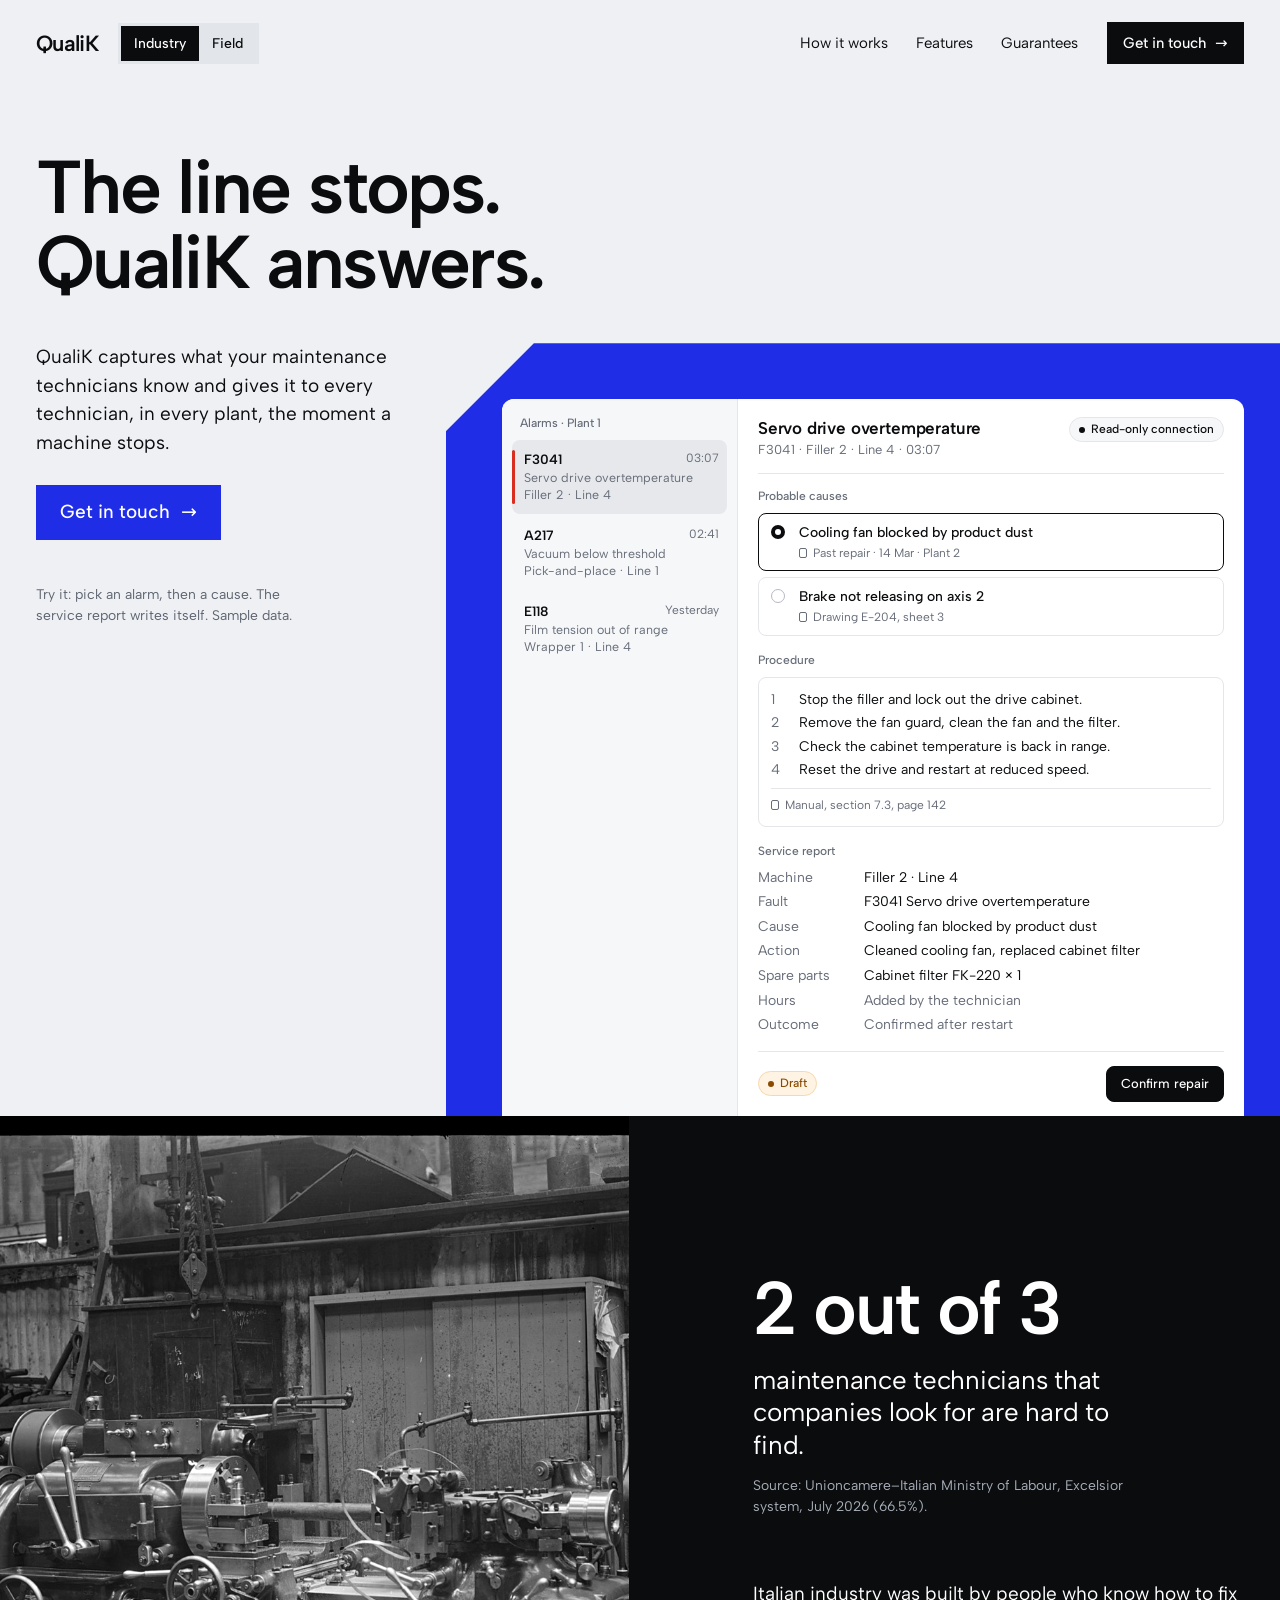
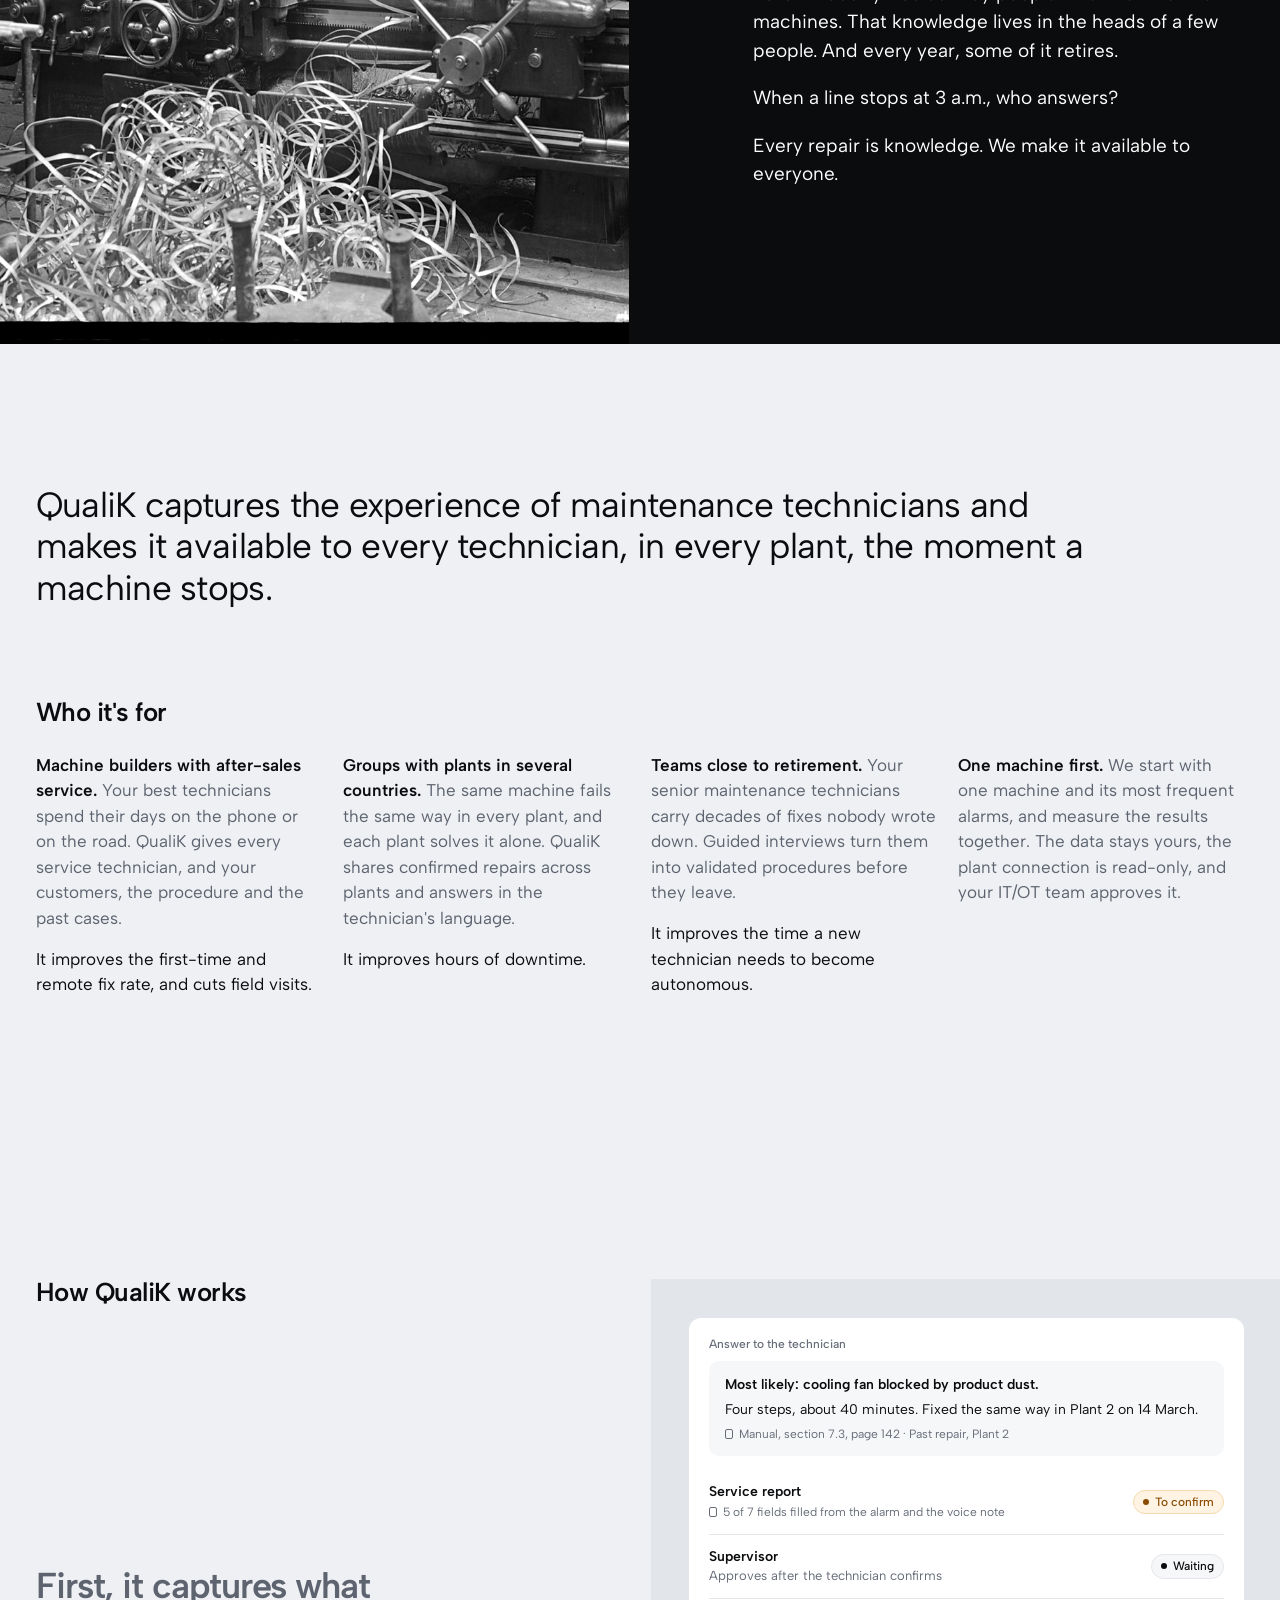
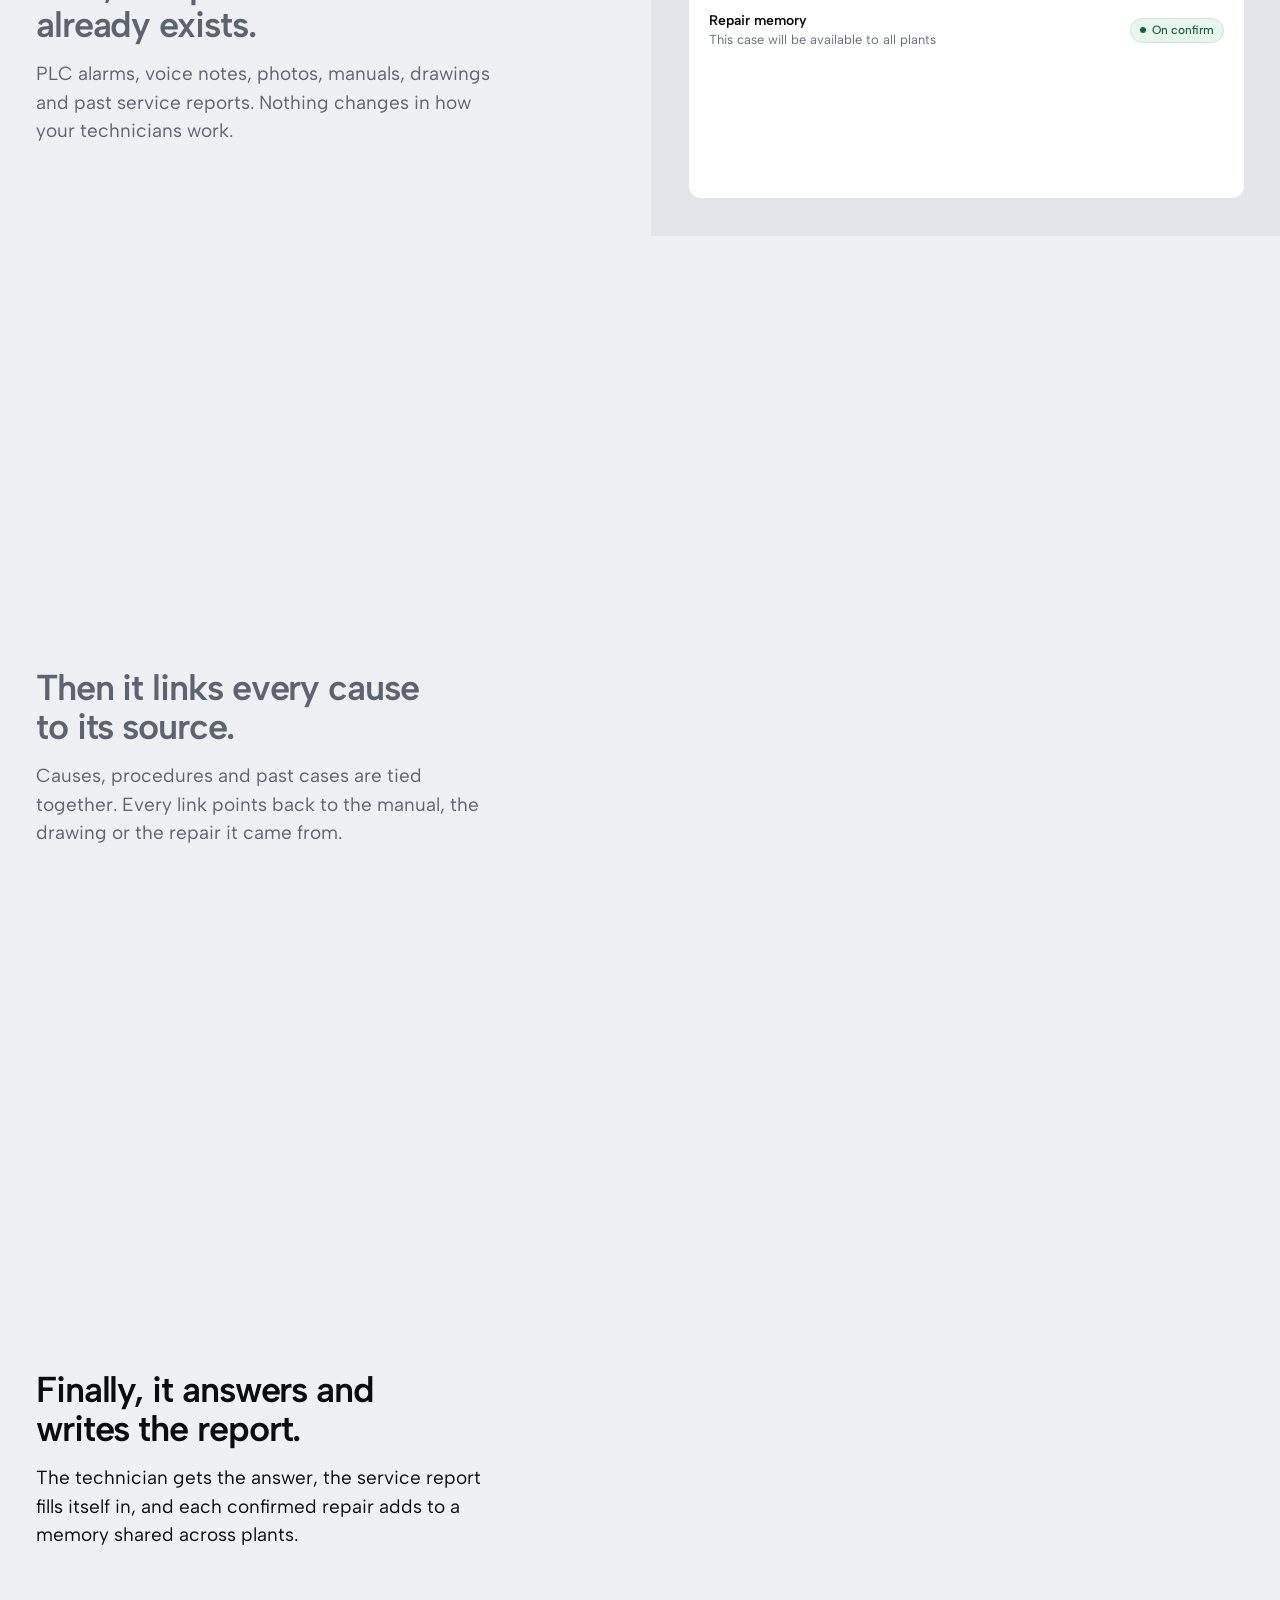
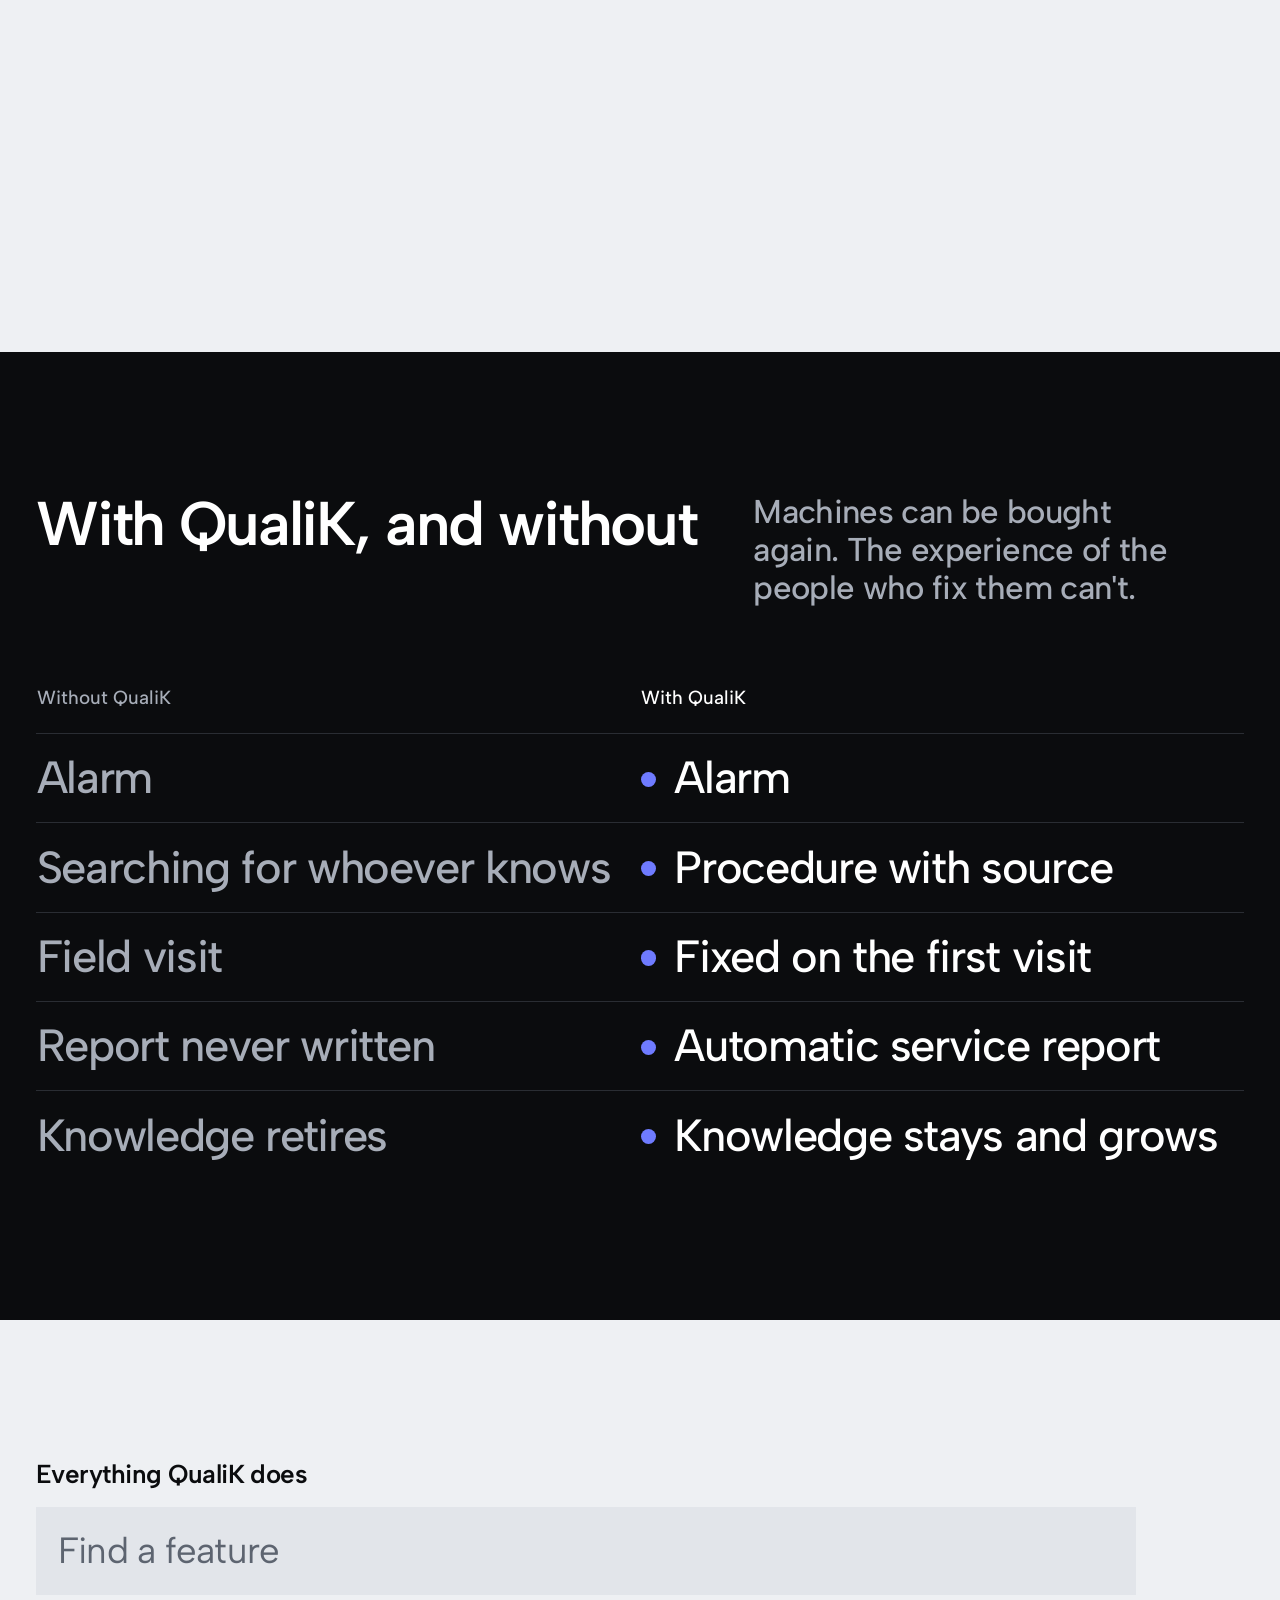
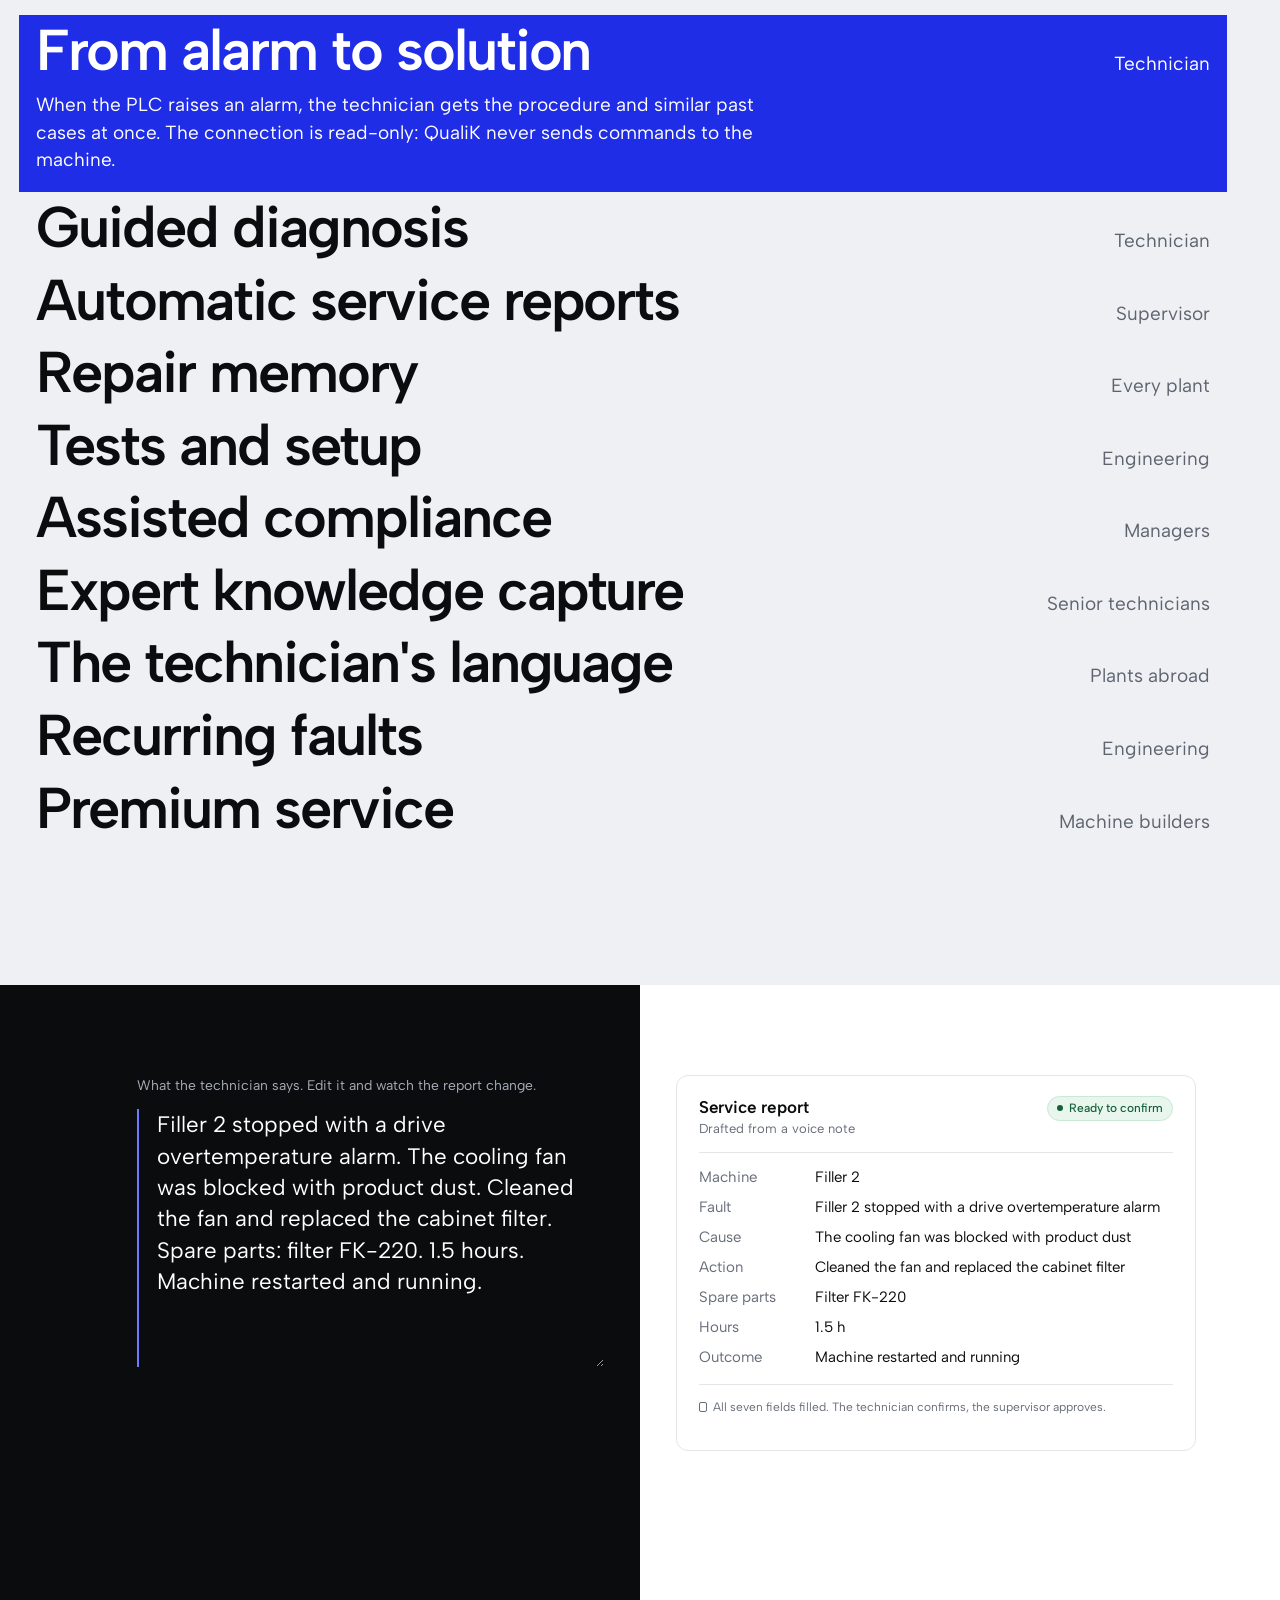
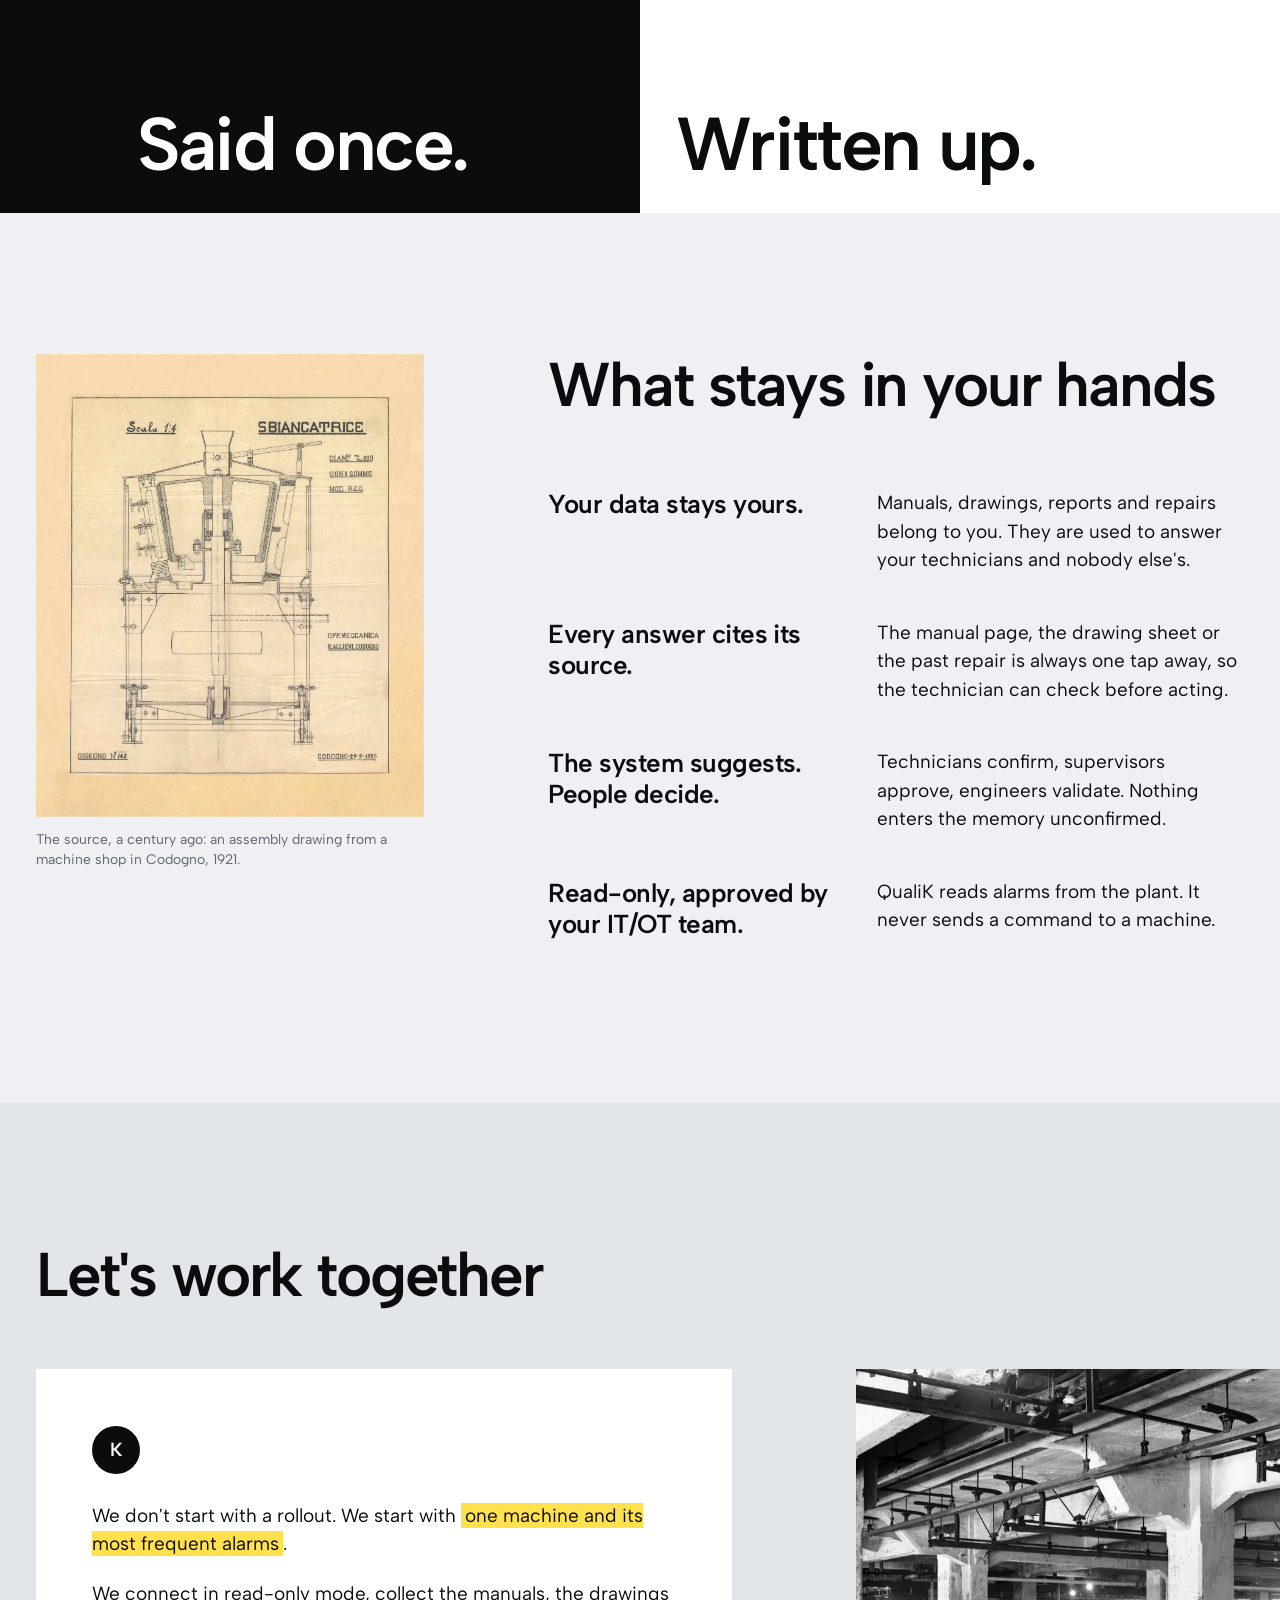
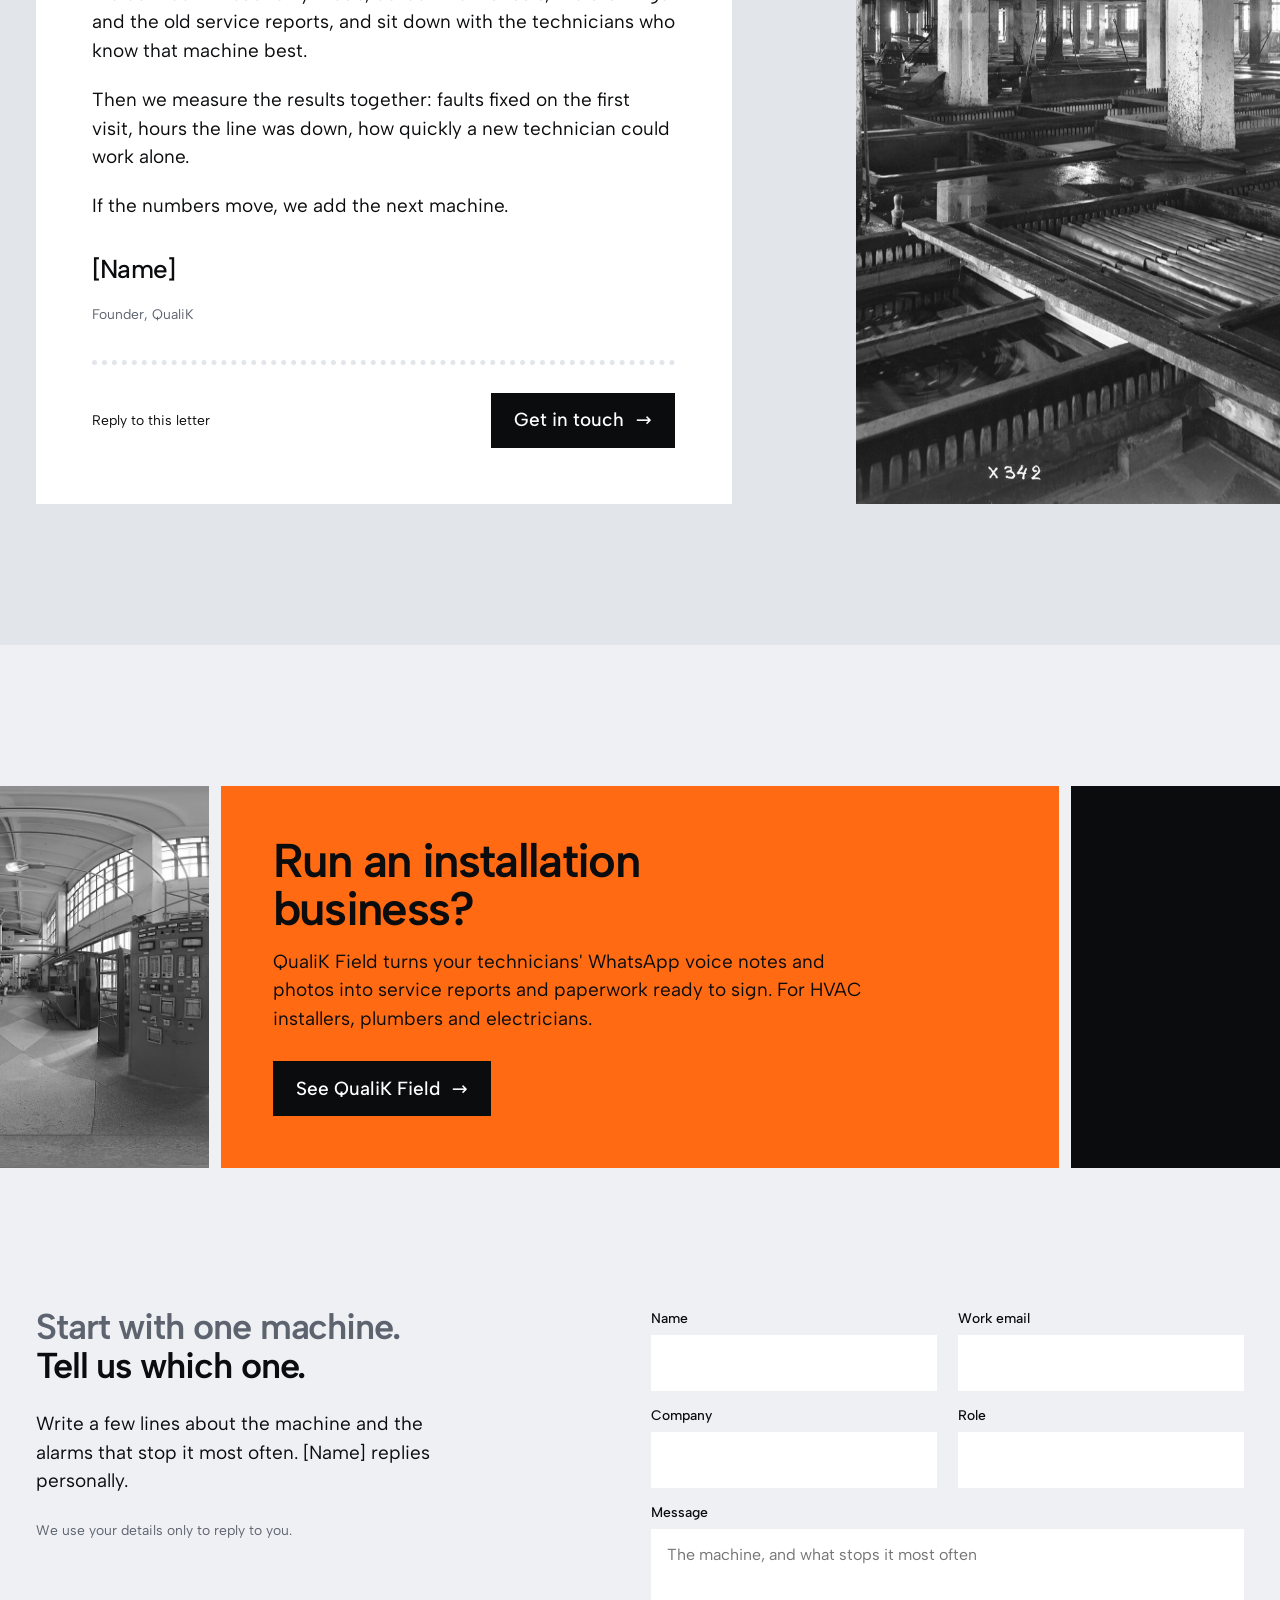
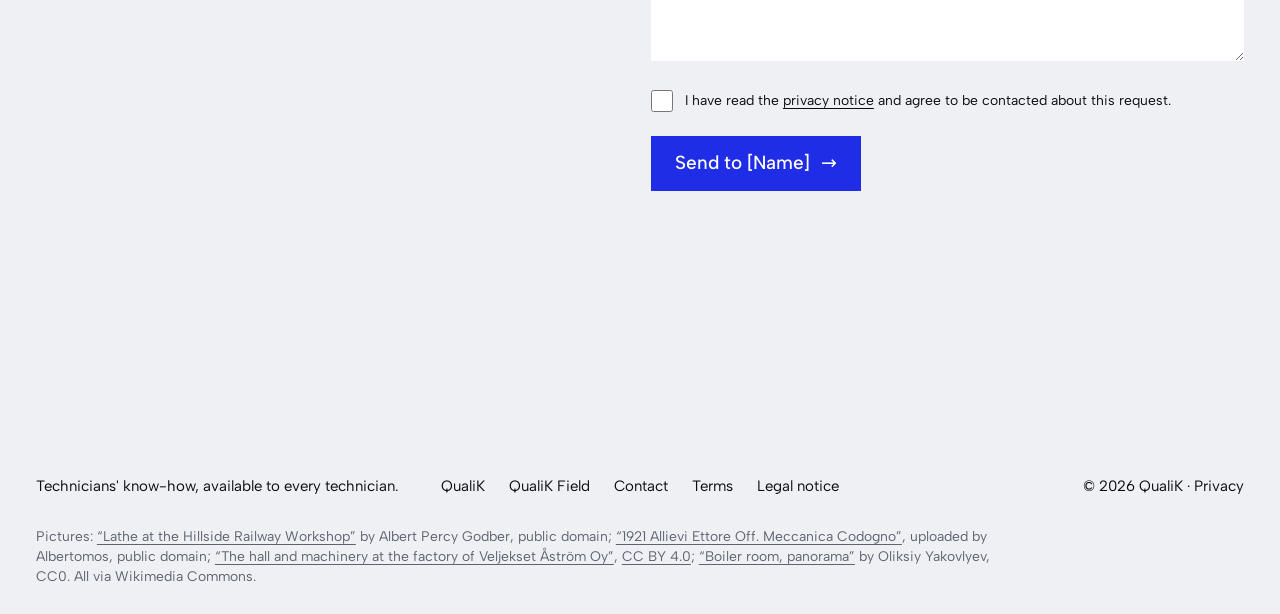
==== index.html @ 940a1e7a "QualiK website: industry and Field pages, privacy, static deploy Co-Authored-By: Claude Fable 5.2 <n" ====
<!doctype html>
<html lang="en">
<head>
<meta charset="utf-8">
<meta name="viewport" content="width=device-width, initial-scale=1">
<title>QualiK — Maintenance know-how, available to every technician</title>
<meta name="description" content="QualiK captures what your maintenance technicians know and gives it to every technician, in every plant: from PLC alarm to procedure with its source, and a service report that fills itself in.">
<link rel="canonical" href="https://www.qualik.example/">
<meta property="og:type" content="website">
<meta property="og:site_name" content="QualiK">
<meta property="og:title" content="QualiK — The line stops. QualiK answers.">
<meta property="og:description" content="From alarm to procedure with its source. Service reports that fill themselves in. A repair memory shared across plants.">
<meta property="og:image" content="https://www.qualik.example/assets/og.jpg">
<meta name="twitter:card" content="summary_large_image">
<meta name="theme-color" content="#eef0f3">
<link rel="icon" href="data:image/svg+xml,%3Csvg xmlns='http://www.w3.org/2000/svg' viewBox='0 0 32 32'%3E%3Crect width='32' height='32' fill='%230b0c0e'/%3E%3Cpath d='M10 7h4v7.2L20.3 7h5l-6.8 7.6L25.8 25h-4.9l-5.2-7.6-1.7 1.9V25h-4z' fill='%23fff'/%3E%3C/svg%3E">
<link rel="preconnect" href="https://fonts.googleapis.com">
<link rel="preconnect" href="https://fonts.gstatic.com" crossorigin>
<link href="https://fonts.googleapis.com/css2?family=Albert+Sans:wght@400;500;600&display=swap" rel="stylesheet">
<link rel="stylesheet" href="css/site.css">
<script>document.documentElement.classList.add('js')</script>
<script type="application/ld+json">
{"@context":"https://schema.org","@graph":[
 {"@type":"Organization","@id":"https://www.qualik.example/#org","name":"QualiK","url":"https://www.qualik.example/","description":"QualiK turns what maintenance technicians know and do into usable knowledge and documents."},
 {"@type":"SoftwareApplication","name":"QualiK","applicationCategory":"BusinessApplication","operatingSystem":"Web","publisher":{"@id":"https://www.qualik.example/#org"},"description":"From PLC alarm to procedure with its source, automatic service reports and a repair memory shared across plants."}
]}
</script>
</head>
<body>

<header class="wrap">
  <nav class="nav" aria-label="Main">
    <div class="brand"><a class="wordmark" href="index.html" aria-label="QualiK home">QualiK</a><div class="switch" role="group" aria-label="Choose a product"><a href="index.html" aria-current="page">Industry</a><a href="field.html">Field</a></div></div>
    <ul>
      <li class="opt"><a href="#how">How it works</a></li>
      <li class="opt"><a href="#features">Features</a></li>
      <li class="opt"><a href="#guarantees">Guarantees</a></li>
      <li class="cta"><a class="btn" href="#contact">Get in touch <span class="arr" aria-hidden="true">→</span></a></li>
    </ul>
  </nav>
</header>

<main>

<!-- HERO: the product performs -->
<section class="hero">
  <div class="wrap grid">
    <h1 data-r>The line stops.<br>QualiK answers.</h1>
    <div class="hero-copy">
      <p data-r>QualiK captures what your maintenance technicians know and gives it to every technician, in every plant, the moment a machine stops.</p>
      <a class="btn btn-accent" href="#contact" data-r>Get in touch <span class="arr" aria-hidden="true">→</span></a>
      <p class="hint small muted" data-r>Try it: pick an alarm, then a cause. The service report writes itself. Sample data.</p>
    </div>

    <div class="stage" data-r>
      <div class="console" data-ui id="console">
        <div class="console-list" role="tablist" aria-label="Active alarms">
          <p class="ui-label">Alarms · Plant 1</p>
          <button class="alarm" role="tab" aria-selected="true" data-alarm="0"><b>F3041 <time>03:07</time></b><span>Servo drive overtemperature</span><span>Filler 2 · Line 4</span></button>
          <button class="alarm" role="tab" aria-selected="false" data-alarm="1"><b>A217 <time>02:41</time></b><span>Vacuum below threshold</span><span>Pick-and-place · Line 1</span></button>
          <button class="alarm" role="tab" aria-selected="false" data-alarm="2"><b>E118 <time>Yesterday</time></b><span>Film tension out of range</span><span>Wrapper 1 · Line 4</span></button>
        </div>
        <div class="console-detail" role="tabpanel" aria-live="polite">
          <div class="cd-head">
            <div>
              <p class="cd-title" id="c-title">Servo drive overtemperature</p>
              <p class="cd-meta" id="c-meta">F3041 · Filler 2 · Line 4 · 03:07</p>
            </div>
            <span class="pill"><i></i>Read-only connection</span>
          </div>
          <p class="ui-label" style="margin-top:0">Probable causes</p>
          <div id="c-causes">
            <button class="cause" aria-pressed="true" data-cause="0"><strong>Cooling fan blocked by product dust</strong><span class="src">Past repair · 14 Mar · Plant 2</span></button>
            <button class="cause" aria-pressed="false" data-cause="1"><strong>Brake not releasing on axis 2</strong><span class="src">Drawing E-204, sheet 3</span></button>
          </div>
          <p class="ui-label">Procedure</p>
          <ol class="proc" id="c-proc">
            <li>Stop the filler and lock out the drive cabinet.</li>
            <li>Remove the fan guard, clean the fan and the filter.</li>
            <li>Check the cabinet temperature is back in range.</li>
            <li>Reset the drive and restart at reduced speed.</li>
            <li class="src">Manual, section 7.3, page 142</li>
          </ol>
          <p class="ui-label">Service report</p>
          <dl class="report" id="c-report">
            <dt>Machine</dt><dd data-k="machine">Filler 2 · Line 4</dd>
            <dt>Fault</dt><dd data-k="fault">F3041 Servo drive overtemperature</dd>
            <dt>Cause</dt><dd data-k="cause">Cooling fan blocked by product dust</dd>
            <dt>Action</dt><dd data-k="action">Cleaned cooling fan, replaced cabinet filter</dd>
            <dt>Spare parts</dt><dd data-k="parts">Cabinet filter FK-220 × 1</dd>
            <dt>Hours</dt><dd data-k="hours" class="wait">Added by the technician</dd>
            <dt>Outcome</dt><dd data-k="outcome" class="wait">Confirmed after restart</dd>
          </dl>
          <div class="cd-foot">
            <span class="pill warn" id="c-status"><i></i>Draft</span>
            <button class="ui-btn" id="c-confirm">Confirm repair</button>
          </div>
        </div>
      </div>
    </div>
  </div>
</section>

<!-- WHY: the one figure -->
<section class="why" aria-labelledby="why-h">
  <div class="wrap grid why-grid">
    <figure class="why-pic shutter drift" data-shutter>
      <img src="assets/lathe-hillside-workshop.jpg" width="1600" height="1185" alt="A heavy lathe in a 1920s workshop, metal swarf piled on the floor beside it." loading="lazy" decoding="async">
    </figure>
    <div class="why-text">
      <h2 id="why-h" data-r>2 out of 3</h2>
      <p class="lead" data-r>maintenance technicians that companies look for are hard to find.</p>
      <p class="small" data-r>Source: Unioncamere–Italian Ministry of Labour, Excelsior system, July 2026 (66.5%).</p>
      <div class="manifesto">
        <p data-r>Italian industry was built by people who know how to fix machines. That knowledge lives in the heads of a few people. And every year, some of it retires.</p>
        <p data-r>When a line stops at 3 a.m., who answers?</p>
        <p data-r>Every repair is knowledge. We make it available to everyone.</p>
      </div>
    </div>
  </div>
</section>

<!-- INTRO: lead line over four columns -->
<section class="intro" aria-labelledby="who-h">
  <div class="wrap grid">
    <p class="lead" data-r>QualiK captures the experience of maintenance technicians and makes it available to every technician, in every plant, the moment a machine stops.</p>
    <h2 id="who-h" data-r>Who it's for</h2>
    <p class="col" data-r><b>Machine builders with after-sales service.</b> Your best technicians spend their days on the phone or on the road. QualiK gives every service technician, and your customers, the procedure and the past cases. <span class="measure">It improves the first-time and remote fix rate, and cuts field visits.</span></p>
    <p class="col" data-r><b>Groups with plants in several countries.</b> The same machine fails the same way in every plant, and each plant solves it alone. QualiK shares confirmed repairs across plants and answers in the technician's language. <span class="measure">It improves hours of downtime.</span></p>
    <p class="col" data-r><b>Teams close to retirement.</b> Your senior maintenance technicians carry decades of fixes nobody wrote down. Guided interviews turn them into validated procedures before they leave. <span class="measure">It improves the time a new technician needs to become autonomous.</span></p>
    <p class="col" data-r><b>One machine first.</b> We start with one machine and its most frequent alarms, and measure the results together. The data stays yours, the plant connection is read-only, and your IT/OT team approves it.</p>
  </div>
</section>

<!-- HOW: pinned fragment, changing state -->
<section class="how" id="how" aria-labelledby="how-h">
  <div class="wrap grid">
    <h2 id="how-h">How QualiK works</h2>
    <div class="how-steps">
      <div class="how-step on" data-step="1">
        <p>First, it captures what already exists.</p>
        <p>PLC alarms, voice notes, photos, manuals, drawings and past service reports. Nothing changes in how your technicians work.</p>
      </div>
      <div class="how-step" data-step="2">
        <p>Then it links every cause to its source.</p>
        <p>Causes, procedures and past cases are tied together. Every link points back to the manual, the drawing or the repair it came from.</p>
      </div>
      <div class="how-step" data-step="3">
        <p>Finally, it answers and writes the report.</p>
        <p>The technician gets the answer, the service report fills itself in, and each confirmed repair adds to a memory shared across plants.</p>
      </div>
    </div>
    <div class="how-stage">
      <div class="how-frag" data-ui data-state="1" aria-hidden="true">
        <div class="how-state s1">
          <p class="ui-label">Captured today · Filler 2</p>
          <div class="cap-row"><span class="kind">PLC</span><div><b>Alarm F3041</b><span class="sub">Servo drive overtemperature</span></div><time>03:07</time></div>
          <div class="cap-row"><span class="kind">Voice</span><div><b><span class="wave" data-n="18"></span>0:42</b><span class="sub">“The fan was full of dust…”</span></div><time>03:31</time></div>
          <div class="cap-row"><span class="kind">Photos</span><div><b>2 photos</b><span class="sub">Drive cabinet, fan guard</span></div><time>03:33</time></div>
          <div class="cap-row"><span class="kind">Manual</span><div><b>Filler series, maintenance manual</b><span class="sub">312 pages, indexed</span></div><time>On file</time></div>
          <div class="cap-row"><span class="kind">Drawing</span><div><b>E-204 Drive cabinet</b><span class="sub">6 sheets</span></div><time>On file</time></div>
          <div class="cap-row"><span class="kind">Report</span><div><b>Service report, Plant 2</b><span class="sub">Same alarm, confirmed</span></div><time>14 Mar</time></div>
        </div>
        <div class="how-state s2">
          <p class="ui-label">Linked knowledge</p>
          <div class="graph">
            <svg viewBox="0 0 100 100" preserveAspectRatio="none">
              <line pathLength="100" x1="50" y1="50" x2="20" y2="13"/>
              <line pathLength="100" x1="50" y1="50" x2="79" y2="14"/>
              <line pathLength="100" x1="50" y1="50" x2="21" y2="87"/>
              <line pathLength="100" x1="50" y1="50" x2="79" y2="87"/>
            </svg>
            <div class="node core" style="left:50%;top:50%"><small>Cause</small>Cooling fan blocked</div>
            <div class="node" style="left:20%;top:13%"><small>Alarm</small>F3041 overtemperature</div>
            <div class="node" style="left:79%;top:14%"><small>Procedure</small>Clean fan and filter</div>
            <div class="node" style="left:21%;top:87%"><small>Past repair</small>14 Mar · Plant 2</div>
            <div class="node" style="left:79%;top:87%"><small>Manual</small>Section 7.3, page 142</div>
          </div>
        </div>
        <div class="how-state s3">
          <p class="ui-label">Answer to the technician</p>
          <div class="answer">
            <p><b>Most likely: cooling fan blocked by product dust.</b></p>
            <p>Four steps, about 40 minutes. Fixed the same way in Plant 2 on 14 March.</p>
            <p class="src">Manual, section 7.3, page 142 · Past repair, Plant 2</p>
          </div>
          <div style="margin-top:14px">
            <div class="rowline"><span><b>Service report</b><br><span class="src" style="margin:0">5 of 7 fields filled from the alarm and the voice note</span></span><span class="pill warn"><i></i>To confirm</span></div>
            <div class="rowline"><span><b>Supervisor</b><br><span style="font-size:13px;color:var(--ui-muted)">Approves after the technician confirms</span></span><span class="pill"><i></i>Waiting</span></div>
            <div class="rowline"><span><b>Repair memory</b><br><span style="font-size:13px;color:var(--ui-muted)">This case will be available to all plants</span></span><span class="pill ok"><i></i>On confirm</span></div>
          </div>
        </div>
      </div>
    </div>
  </div>
</section>

<!-- WITH AND WITHOUT -->
<section class="versus" aria-labelledby="vs-h">
  <div class="wrap grid">
    <h2 id="vs-h" data-r>With QualiK, and without</h2>
    <p class="statement" data-r>Machines can be bought again. The experience of the people who fix them can't.</p>
    <table>
      <thead><tr><th scope="col">Without QualiK</th><th scope="col">With QualiK</th></tr></thead>
      <tbody>
        <tr data-r><td>Alarm</td><td>Alarm</td></tr>
        <tr data-r><td>Searching for whoever knows</td><td>Procedure with source</td></tr>
        <tr data-r><td>Field visit</td><td>Fixed on the first visit</td></tr>
        <tr data-r><td>Report never written</td><td>Automatic service report</td></tr>
        <tr data-r><td>Knowledge retires</td><td>Knowledge stays and grows</td></tr>
      </tbody>
    </table>
  </div>
</section>

<!-- FEATURES: the command list -->
<section class="features" id="features" aria-labelledby="feat-h">
  <div class="wrap">
    <h2 id="feat-h" data-r>Everything QualiK does</h2>
    <div class="cmd" data-ui id="cmd">
      <label class="sr" for="cmd-q">Find a feature</label>
      <input id="cmd-q" type="search" placeholder="Find a feature" autocomplete="off" data-r>
      <ul>
        <li><button class="cmd-row" aria-current="true"><span>From alarm to solution</span><span class="who">Technician</span><span class="more">When the PLC raises an alarm, the technician gets the procedure and similar past cases at once. The connection is read-only: QualiK never sends commands to the machine.</span></button></li>
        <li><button class="cmd-row"><span>Guided diagnosis</span><span class="who">Technician</span><span class="more">Describe the fault in your own words and get the probable causes, each with its source. It also covers remote support between plants and to customers.</span></button></li>
        <li><button class="cmd-row"><span>Automatic service reports</span><span class="who">Supervisor</span><span class="more">From a voice note, photos or the alarm itself, the report fills itself in: machine, fault, cause, action, spare parts, hours, outcome. The technician confirms, the supervisor approves.</span></button></li>
        <li><button class="cmd-row"><span>Repair memory</span><span class="who">Every plant</span><span class="more">Every confirmed report improves the next answers, for every technician in every plant.</span></button></li>
        <li><button class="cmd-row"><span>Tests and setup</span><span class="who">Engineering</span><span class="more">Parameters are saved and linked to the results they produced. Your engineers validate them.</span></button></li>
        <li><button class="cmd-row"><span>Assisted compliance</span><span class="who">Managers</span><span class="more">Compliance and technical documentation is prepared by QualiK, then reviewed and signed by your own managers.</span></button></li>
        <li><button class="cmd-row"><span>Expert knowledge capture</span><span class="who">Senior technicians</span><span class="more">Guided interviews with senior technicians are turned into validated procedures, before that experience retires.</span></button></li>
        <li><button class="cmd-row"><span>The technician's language</span><span class="who">Plants abroad</span><span class="more">Answers arrive in the language of the technician who asks, whatever language the manual was written in.</span></button></li>
        <li><button class="cmd-row"><span>Recurring faults</span><span class="who">Engineering</span><span class="more">Faults that keep coming back are flagged to engineering, with the cases behind them.</span></button></li>
        <li><button class="cmd-row"><span>Premium service</span><span class="who">Machine builders</span><span class="more">Machine builders can offer QualiK to their own customers as a service on the machines they sell.</span></button></li>
      </ul>
      <p class="none" hidden>No feature matches. Try “report”, “alarm” or “language”.</p>
    </div>
  </div>
</section>

<!-- SHOWCASE: input half, output half -->
<section class="split" aria-labelledby="split-h">
  <h2 class="sr" id="split-h">Said once. Written up.</h2>
  <div class="in-half">
    <div>
      <label for="note" class="small">What the technician says. Edit it and watch the report change.</label>
      <textarea id="note" spellcheck="false">Filler 2 stopped with a drive overtemperature alarm. The cooling fan was blocked with product dust. Cleaned the fan and replaced the cabinet filter. Spare parts: filter FK-220. 1.5 hours. Machine restarted and running.</textarea>
    </div>
    <span class="half-head" aria-hidden="true">Said once.</span>
  </div>
  <div class="out-half">
    <div class="sheet-report" data-ui>
      <div class="cd-head">
        <div><p class="cd-title">Service report</p><p class="cd-meta">Drafted from a voice note</p></div>
        <span class="pill warn" id="n-status"><i></i>Draft</span>
      </div>
      <dl class="report" id="n-report" aria-live="polite">
        <dt>Machine</dt><dd data-k="machine">Filler 2</dd>
        <dt>Fault</dt><dd data-k="fault">Filler 2 stopped with a drive overtemperature alarm</dd>
        <dt>Cause</dt><dd data-k="cause">The cooling fan was blocked with product dust</dd>
        <dt>Action</dt><dd data-k="action">Cleaned the fan and replaced the cabinet filter</dd>
        <dt>Spare parts</dt><dd data-k="parts">Filter FK-220</dd>
        <dt>Hours</dt><dd data-k="hours">1.5 h</dd>
        <dt>Outcome</dt><dd data-k="outcome">Machine restarted and running</dd>
      </dl>
      <div class="cd-foot"><span class="src" id="n-note">All seven fields filled. The technician confirms, the supervisor approves.</span></div>
    </div>
    <span class="half-head" aria-hidden="true">Written up.</span>
  </div>
</section>

<!-- GUARANTEES -->
<section class="guarantees" id="guarantees" aria-labelledby="g-h">
  <div class="wrap grid">
    <figure data-r>
      <img src="assets/codogno-1921.jpg" width="1273" height="1517" alt="1921 assembly drawing of a rice-whitening machine, signed by a machine shop in Codogno, Italy." loading="lazy" decoding="async">
      <figcaption class="small">The source, a century ago: an assembly drawing from a machine shop in Codogno, 1921.</figcaption>
    </figure>
    <div class="g-body">
      <h2 id="g-h" data-r>What stays in your hands</h2>
      <ul>
        <li data-r><b>Your data stays yours.</b><span>Manuals, drawings, reports and repairs belong to you. They are used to answer your technicians and nobody else's.</span></li>
        <li data-r><b>Every answer cites its source.</b><span>The manual page, the drawing sheet or the past repair is always one tap away, so the technician can check before acting.</span></li>
        <li data-r><b>The system suggests. People decide.</b><span>Technicians confirm, supervisors approve, engineers validate. Nothing enters the memory unconfirmed.</span></li>
        <li data-r><b>Read-only, approved by your IT/OT team.</b><span>QualiK reads alarms from the plant. It never sends a command to a machine.</span></li>
      </ul>
    </div>
  </div>
</section>

<!-- LETTER: partnership -->
<section class="letter" aria-labelledby="l-h">
  <div class="wrap grid">
    <h2 id="l-h" data-r>Let's work together</h2>
    <div class="sheet" data-r>
      <div class="portrait" role="img" aria-label="Portrait placeholder">K</div>
      <p>We don't start with a rollout. We start with <mark>one machine and its most frequent alarms</mark>.</p>
      <p>We connect in read-only mode, collect the manuals, the drawings and the old service reports, and sit down with the technicians who know that machine best.</p>
      <p>Then we measure the results together: faults fixed on the first visit, hours the line was down, how quickly a new technician could work alone.</p>
      <p>If the numbers move, we add the next machine.</p>
      <p class="sign">[Name]</p>
      <p class="small muted">Founder, QualiK</p>
      <div class="tear">
        <span class="small">Reply to this letter</span>
        <a class="btn" href="#contact">Get in touch <span class="arr" aria-hidden="true">→</span></a>
      </div>
    </div>
    <figure class="pic" data-r>
      <img src="assets/factory-hall-1934.jpg" width="1600" height="1133" alt="An empty factory hall in 1934, daylight falling across rows of machinery." loading="lazy" decoding="async">
    </figure>
  </div>
</section>

<!-- THE OTHER PRODUCT -->
<section class="tiles" aria-labelledby="t-h">
  <div class="wrap">
    <div class="row">
      <div class="tile pic" aria-hidden="true"><img src="assets/boiler-room.jpg" width="1600" height="800" alt="" loading="lazy" decoding="async" style="object-position:30% 50%"></div>
      <div class="tile main" data-r>
        <h2 id="t-h">Run an installation business?</h2>
        <p>QualiK Field turns your technicians' WhatsApp voice notes and photos into service reports and paperwork ready to sign. For HVAC installers, plumbers and electricians.</p>
        <a class="btn" href="field.html">See QualiK Field <span class="arr" aria-hidden="true">→</span></a>
      </div>
      <div class="tile flat" aria-hidden="true"></div>
    </div>
  </div>
</section>

<!-- CONTACT -->
<section class="contact" id="contact" aria-labelledby="c-h">
  <div class="wrap grid">
    <div class="prompt">
      <h2 id="c-h" data-r><span>Start with one machine.</span><span>Tell us which one.</span></h2>
      <p data-r>Write a few lines about the machine and the alarms that stop it most often. [Name] replies personally.</p>
      <p class="small muted" data-r>We use your details only to reply to you.</p>
    </div>
    <form action="#" method="post" data-endpoint="NEXT_PUBLIC_FORM_ENDPOINT_QUALIK" novalidate>
      <input type="hidden" name="product" value="qualik">
      <label class="f"><span>Name</span><input name="name" autocomplete="name" required></label>
      <label class="f"><span>Work email</span><input name="email" type="email" autocomplete="email" required></label>
      <label class="f"><span>Company</span><input name="company" autocomplete="organization" required></label>
      <label class="f"><span>Role</span><input name="role" autocomplete="organization-title"></label>
      <label class="f wide"><span>Message</span><textarea name="message" placeholder="The machine, and what stops it most often"></textarea></label>
      <label class="consent"><input type="checkbox" name="privacy" required><span>I have read the <a href="privacy.html">privacy notice</a> and agree to be contacted about this request.</span></label>
      <div class="send">
        <button class="btn btn-accent" type="submit">Send to [Name] <span class="arr" aria-hidden="true">→</span></button>
        <p class="done small" role="status" hidden></p>
      </div>
    </form>
  </div>
</section>

</main>

<footer class="wrap">
  <div class="line">
    <p>Technicians' know-how, available to every technician.</p>
    <ul>
      <li><a href="index.html">QualiK</a></li>
      <li><a href="field.html">QualiK Field</a></li>
      <li><a href="#contact">Contact</a></li>
      <li><a href="privacy.html#terms">Terms</a></li>
      <li><a href="privacy.html#legal">Legal notice</a></li>
    </ul>
    <p>© 2026 QualiK · <a href="privacy.html">Privacy</a></p>
  </div>
  <p class="credits small">Pictures: <a href="https://commons.wikimedia.org/wiki/File:Lathe_at_the_Hillside_Railway_Workshop_ATLIB_224446.png">“Lathe at the Hillside Railway Workshop”</a> by Albert Percy Godber, public domain; <a href="https://commons.wikimedia.org/wiki/File:1921-Allievi-Ettore-Off-Meccanica-Codogno.jpg">“1921 Allievi Ettore Off. Meccanica Codogno”</a>, uploaded by Albertomos, public domain; <a href="https://commons.wikimedia.org/wiki/File:The_hall_and_machinery_at_the_factory_of_Veljekset_%C3%85str%C3%B6m_Oy_1934_(JOKAKAL3B-3613).tif">“The hall and machinery at the factory of Veljekset Åström Oy”</a>, <a href="https://creativecommons.org/licenses/by/4.0">CC BY 4.0</a>; <a href="https://commons.wikimedia.org/wiki/File:Boiler_room_%E2%80%93_Panorama_(Oliksiy_Yakovlyev_via_Poly_Haven).jpg">“Boiler room, panorama”</a> by Oliksiy Yakovlyev, CC0. All via Wikimedia Commons.</p>
</footer>

<script src="js/config.js" defer></script>
<script src="js/site.js" defer></script>
</body>
</html>
---- css/site.css ----
/* QualiK mockup B — "the product performs". Tokens first; everything below uses them. */
:root {
  --bg: #eef0f3;
  --surface: #e2e5ea;
  --sheet: #ffffff;
  --ink: #0b0c0e;
  --muted: #5d6470;
  --on-dark-muted: #a7adb8;
  --accent: #1f2de6;
  --accent-ink: #ffffff;
  --field: #ff6a13;

  --m: clamp(20px, 2.8vw, 40px);
  --g: clamp(16px, 1.7vw, 24px);

  --small: clamp(0.8125rem, 0.79rem + 0.1vw, 0.875rem);
  --body: clamp(1.0625rem, 1rem + 0.25vw, 1.1875rem);
  --lead: clamp(1.25rem, 1.1rem + 0.7vw, 1.625rem);
  --head: clamp(2rem, 1.3rem + 3.2vw, 4rem);
  --display: clamp(2.6rem, 1rem + 4.6vw, 5rem);

  --ease: cubic-bezier(0.2, 0.7, 0.2, 1);
  --gap-section: clamp(96px, 11vw, 176px);
}
.field-page { --accent: #ff6a13; --accent-ink: #0b0c0e; }

*, *::before, *::after { box-sizing: border-box; }
html { -webkit-text-size-adjust: 100%; scroll-behavior: smooth; }
body {
  margin: 0; background: var(--bg); color: var(--ink);
  font: 400 var(--body)/1.5 "Albert Sans", system-ui, -apple-system, "Segoe UI", sans-serif;
  -webkit-font-smoothing: antialiased; text-rendering: optimizeLegibility;
}
h1, h2, h3, p, ol, ul, dl, dd, dt, figure, blockquote, table { margin: 0; padding: 0; }
ol, ul { list-style: none; }
img { display: block; max-width: 100%; height: auto; }
a { color: inherit; text-underline-offset: 0.18em; text-decoration-thickness: 1px; }
button, input, textarea, select { font: inherit; color: inherit; }
button { cursor: pointer; }
:focus-visible { outline: 2px solid var(--accent); outline-offset: 3px; }
.field-page :focus-visible { outline-color: var(--ink); }
::selection { background: var(--accent); color: var(--accent-ink); }
.sr { position: absolute; width: 1px; height: 1px; overflow: hidden; clip-path: inset(50%); white-space: nowrap; }

.wrap { padding-inline: var(--m); }
.grid { display: grid; grid-template-columns: repeat(12, minmax(0, 1fr)); column-gap: var(--g); }
section { padding-block: var(--gap-section); }

h1, h2, .display { font-weight: 600; letter-spacing: -0.035em; line-height: 1; text-wrap: balance; }
h1 { font-size: var(--display); }
h2 { font-size: var(--head); }
.lead { font-size: var(--lead); line-height: 1.25; letter-spacing: -0.01em; }
.statement { font-size: clamp(1.5rem, 1.1rem + 1.2vw, 2.25rem); line-height: 1.15; letter-spacing: -0.02em; font-weight: 500; text-wrap: balance; }
.small { font-size: var(--small); line-height: 1.45; }
.muted { color: var(--muted); }
strong, b { font-weight: 600; }

/* Buttons: square, flat, one shape everywhere */
.btn {
  display: inline-flex; align-items: center; gap: 0.6em; border: 0; border-radius: 0;
  background: var(--ink); color: #fff; padding: 0.85em 1.25em; font-weight: 500; font-size: var(--body);
  line-height: 1.2; text-decoration: none; transition: background 0.2s var(--ease), color 0.2s var(--ease), transform 0.15s var(--ease);
}
.btn .arr { display: inline-block; transition: transform 0.25s var(--ease); }
.btn:hover .arr { transform: translateX(4px); }
.btn:hover { background: var(--accent); color: var(--accent-ink); }
.btn:active { transform: translateY(1px); }
.btn-accent { background: var(--accent); color: var(--accent-ink); }
.btn-accent:hover { background: var(--ink); color: #fff; }

/* Navigation: plain row */
.nav { display: flex; align-items: center; justify-content: space-between; gap: 24px; padding-block: 22px; }
.wordmark { font-weight: 600; font-size: 1.375rem; letter-spacing: -0.03em; text-decoration: none; }
.wordmark span { font-weight: 400; }
.nav ul { display: flex; align-items: center; gap: clamp(16px, 2.2vw, 36px); font-size: 0.9375rem; }
.nav ul a { text-decoration: none; padding-block: 6px; }
.nav ul a:hover { text-decoration: underline; }
.nav ul a.btn { padding: 0.8em 1.1em; font-size: 0.9375rem; }
.nav ul a.btn:hover { text-decoration: none; }
@media (max-width: 860px) { .nav .opt { display: none; } }

.brand { display: flex; align-items: center; gap: clamp(12px, 1.6vw, 22px); }
.switch { display: flex; background: var(--surface); padding: 3px; font-size: 0.875rem; font-weight: 500; }
.switch a { padding: 7px 13px; text-decoration: none; transition: background 0.2s var(--ease), color 0.2s var(--ease); }
.switch a:hover { background: var(--bg); }
.switch a[aria-current] { background: var(--ink); color: #fff; }
@media (max-width: 520px) { .nav .cta { display: none; } }
.legal { padding-block: clamp(48px, 7vw, 96px); }
.legal h1 { font-size: var(--head); margin-bottom: 24px; }
.legal h2 { font-size: var(--lead); letter-spacing: -0.02em; margin: 2.2em 0 0.6em; }
.legal p { max-width: 68ch; margin-top: 0.9em; }

/* Hero */
.hero { padding-block: clamp(36px, 5vw, 72px) 0; overflow: hidden; }
.hero h1 { grid-column: 1 / 10; margin-bottom: clamp(28px, 3.4vw, 52px); }
.hero-copy { grid-column: 1 / 5; padding-bottom: 72px; }
.hero-copy p { max-width: 40ch; }
.hero-copy .btn { margin-top: 28px; }
.hero-copy .hint { margin-top: 44px; max-width: 30ch; }
.stage {
  grid-column: 5 / -1; margin-right: calc(var(--m) * -1); background: var(--accent);
  clip-path: polygon(88px 0, 100% 0, 100% 100%, 0 100%, 0 88px);
  padding: 56px var(--m) 0 56px;
}
@media (max-width: 1000px) {
  .hero h1, .hero-copy { grid-column: 1 / -1; }
  .hero-copy { padding-bottom: 48px; }
  .hero-copy .hint { margin-top: 24px; }
  .stage { grid-column: 1 / -1; margin-inline: calc(var(--m) * -1); padding: 40px 16px 0; clip-path: polygon(72px 0, 100% 0, 100% 100%, 0 100%, 0 72px); }
}

/* ---------- Interface fragments (the product's own conventions live here) ---------- */
[data-ui] {
  --line: #e4e6ea; --ui-muted: #666c78; --ui-bg: #f6f7f9;
  background: var(--sheet); color: var(--ink); border-radius: 12px; font-size: 14px; line-height: 1.4;
  letter-spacing: 0; overflow: hidden;
}
[data-ui] .ui-label { font-size: 12px; color: var(--ui-muted); font-weight: 500; margin-bottom: 8px; }
[data-ui] .pill { display: inline-flex; align-items: center; gap: 6px; font-size: 12px; font-weight: 500; padding: 3px 9px; border-radius: 99px; background: var(--ui-bg); border: 1px solid var(--line); white-space: nowrap; } /* taste-skill-ignore: inside a data-ui fragment or a real table */
[data-ui] .pill.ok { background: #e8f6ee; border-color: #c9e8d6; color: #12613a; }
[data-ui] .pill.warn { background: #fff3e3; border-color: #f6d9ad; color: #8a4b00; }
[data-ui] .pill i { width: 6px; height: 6px; border-radius: 50%; background: currentColor; }
[data-ui] .ui-btn { border: 1px solid var(--ink); background: var(--ink); color: #fff; border-radius: 8px; padding: 8px 14px; font-size: 13px; font-weight: 500; transition: background 0.15s, transform 0.15s; } /* taste-skill-ignore: inside a data-ui fragment or a real table */
[data-ui] .ui-btn:hover { background: #2a2d33; }
[data-ui] .ui-btn:active { transform: scale(0.97); }
[data-ui] .src { font-size: 12px; color: var(--ui-muted); }
[data-ui] .src::before { content: ""; display: inline-block; width: 8px; height: 10px; margin-right: 6px; border: 1px solid currentColor; border-radius: 2px; vertical-align: -1px; } /* taste-skill-ignore: inside a data-ui fragment or a real table */

/* Console (hero) */
.console { display: grid; grid-template-columns: 236px minmax(0, 1fr); max-width: 820px; border-radius: 12px 12px 0 0; }
.console-list { background: var(--ui-bg); border-right: 1px solid var(--line); padding: 16px 10px; } /* taste-skill-ignore: inside a data-ui fragment or a real table */
.console-list .ui-label { padding-inline: 8px; }
.alarm { display: block; width: 100%; text-align: left; border: 0; background: none; border-radius: 8px; padding: 10px 8px 10px 12px; position: relative; transition: background 0.15s; }
.alarm + .alarm { margin-top: 2px; }
.alarm:hover { background: #eceef1; }
.alarm[aria-selected="true"] { background: #e6e8ec; }
.alarm[aria-selected="true"]::before { content: ""; position: absolute; left: 0; top: 10px; bottom: 10px; width: 3px; border-radius: 2px; background: #d92d20; }
.alarm b { display: flex; justify-content: space-between; gap: 8px; font-weight: 600; font-size: 13.5px; }
.alarm b time { font-weight: 400; color: var(--ui-muted); font-size: 12px; white-space: nowrap; }
.alarm span { display: block; color: var(--ui-muted); font-size: 12.5px; }
.console-detail { padding: 18px 20px 0; min-width: 0; }
.cd-head { display: flex; justify-content: space-between; align-items: flex-start; gap: 12px; padding-bottom: 14px; margin-bottom: 14px; border-bottom: 1px solid var(--line); } /* taste-skill-ignore: inside a data-ui fragment or a real table */
.cd-title { font-size: 17px; font-weight: 600; letter-spacing: -0.01em; }
.cd-meta { color: var(--ui-muted); font-size: 13px; }
.cause { display: grid; grid-template-columns: 18px 1fr; gap: 2px 10px; width: 100%; text-align: left; background: #fff; border: 1px solid var(--line); border-radius: 8px; padding: 9px 12px; transition: border-color 0.15s, background 0.15s; } /* taste-skill-ignore: inside a data-ui fragment or a real table */
.cause + .cause { margin-top: 6px; }
.cause:hover { background: var(--ui-bg); }
.cause::before { content: ""; width: 14px; height: 14px; margin-top: 2px; border-radius: 50%; border: 1.5px solid #b4b9c2; grid-row: span 2; } /* taste-skill-ignore: inside a data-ui fragment or a real table */
.cause[aria-pressed="true"] { border-color: var(--ink); }
.cause[aria-pressed="true"]::before { border: 4.5px solid var(--ink); }
.cause strong { font-weight: 500; }
.console .ui-label { margin-top: 16px; }
.console .console-list .ui-label { margin-top: 0; }
.proc { counter-reset: s; border: 1px solid var(--line); border-radius: 8px; padding: 10px 12px; } /* taste-skill-ignore: inside a data-ui fragment or a real table */
.proc li { counter-increment: s; display: grid; grid-template-columns: 18px 1fr; gap: 10px; padding-block: 2px; }
.proc li::before { content: counter(s); color: var(--ui-muted); font-variant-numeric: tabular-nums; }
.proc li.src { display: block; counter-increment: none; margin-top: 6px; padding-top: 8px; border-top: 1px solid var(--line); } /* taste-skill-ignore: inside a data-ui fragment or a real table */
.report { display: grid; grid-template-columns: 92px minmax(0, 1fr); gap: 5px 14px; }
.report dt { color: var(--ui-muted); }
.report dd { min-height: 1.4em; }
.report dd.wait { color: var(--ui-muted); }
.report dd.miss { color: #b42318; font-weight: 500; }
.cd-foot { display: flex; justify-content: space-between; align-items: center; gap: 12px; margin-top: 16px; padding-block: 14px; border-top: 1px solid var(--line); } /* taste-skill-ignore: inside a data-ui fragment or a real table */
.caret::after { content: ""; display: inline-block; width: 1.5px; height: 1em; background: var(--ink); margin-left: 1px; vertical-align: -2px; animation: blink 0.8s steps(1) infinite; }
@keyframes blink { 50% { opacity: 0; } }
@media (max-width: 640px) {
  .cd-head { flex-wrap: wrap; }
  .console { grid-template-columns: 1fr; }
  .console-list { border-right: 0; border-bottom: 1px solid var(--line); } /* taste-skill-ignore: inside a data-ui fragment or a real table */
  .alarm { padding-block: 12px; }
  .report { grid-template-columns: 84px minmax(0, 1fr); }
}

/* ---------- Why (the one figure) ---------- */
.why { background: var(--ink); color: #fff; padding-block: 0; }
.why-grid { align-items: stretch; }
.why-pic { grid-column: 1 / 7; margin-left: calc(var(--m) * -1); position: relative; min-height: min(92svh, 860px); overflow: hidden; }
.why-pic img { position: absolute; inset: 0; width: 100%; height: 100%; object-fit: cover; filter: grayscale(1) contrast(1.05); }
.why-text { grid-column: 8 / -1; padding-block: clamp(72px, 9vw, 140px); display: flex; flex-direction: column; justify-content: center; }
.why-text h2 { font-size: var(--display); }
.why-text .lead { margin-top: 18px; max-width: 24ch; }
.why-text .small { color: var(--on-dark-muted); margin-top: 14px; max-width: 46ch; }
.why-text .manifesto { margin-top: clamp(40px, 5vw, 72px); max-width: 44ch; }
.why-text .manifesto p + p { margin-top: 1em; }
@media (max-width: 900px) {
  .why-pic { grid-column: 1 / -1; margin-inline: calc(var(--m) * -1); min-height: 62svh; }
  .why-text { grid-column: 1 / -1; padding-block: 56px 80px; }
}

/* ---------- Intro: lead line over four columns ---------- */
.intro .lead { grid-column: 1 / -1; font-size: clamp(1.375rem, 1rem + 1.5vw, 2.25rem); line-height: 1.18; letter-spacing: -0.02em; max-width: 50ch; }
.intro h2 { grid-column: 1 / -1; font-size: var(--lead); letter-spacing: -0.02em; margin-top: clamp(64px, 7vw, 104px); margin-bottom: 28px; }
.intro .col { grid-column: span 3; color: var(--muted); font-size: 1.0625rem; line-height: 1.5; }
.intro .col b { color: var(--ink); }
.intro .col .measure { display: block; margin-top: 0.9em; color: var(--ink); }
@media (max-width: 1000px) { .intro .col { grid-column: span 6; margin-bottom: 36px; } }
@media (max-width: 600px) { .intro .col { grid-column: 1 / -1; } }

/* ---------- How it works: pinned fragment ---------- */
.how { padding-bottom: 0; }
.how h2 { grid-column: 1 / 6; font-size: var(--lead); letter-spacing: -0.02em; }
.how-steps { grid-column: 1 / 6; grid-row: 2; }
.how-step { min-height: 78vh; display: flex; flex-direction: column; justify-content: center; color: var(--muted); transition: color 0.3s var(--ease); }
.how-step p:first-child { font-size: clamp(1.625rem, 1.2rem + 1.4vw, 2.25rem); font-weight: 600; letter-spacing: -0.03em; line-height: 1.08; max-width: 18ch; }
.how-step p + p { margin-top: 16px; max-width: 38ch; }
.how-step.on { color: var(--ink); }
.how-stage { grid-column: 7 / -1; grid-row: 1 / span 2; position: sticky; top: 12vh; align-self: start; background: var(--surface); padding: clamp(20px, 3vw, 44px); margin-right: calc(var(--m) * -1); padding-right: var(--m); }
.how-frag { position: relative; height: 480px; max-width: 560px; }
.how-state { position: absolute; inset: 0; padding: 18px 20px; opacity: 0; visibility: hidden; transform: translateY(12px); transition: opacity 0.35s var(--ease), transform 0.35s var(--ease), visibility 0s 0.35s; }
.how-frag[data-state="1"] .s1, .how-frag[data-state="2"] .s2, .how-frag[data-state="3"] .s3 { opacity: 1; visibility: visible; transform: none; transition-delay: 0s; }
.cap-row { display: grid; grid-template-columns: 64px 1fr auto; gap: 12px; align-items: center; padding: 11px 0; border-bottom: 1px solid var(--line); } /* taste-skill-ignore: inside a data-ui fragment or a real table */
.cap-row:last-child { border-bottom: 0; }
.cap-row .kind { font-size: 12px; font-weight: 500; color: var(--ui-muted); }
.cap-row b { font-weight: 500; display: block; }
.cap-row span.sub { color: var(--ui-muted); font-size: 13px; }
.cap-row time { color: var(--ui-muted); font-size: 12px; }
.wave { display: inline-flex; align-items: center; gap: 2px; height: 16px; vertical-align: -3px; margin-right: 8px; }
.wave i { width: 2px; background: currentColor; border-radius: 1px; }
.graph { position: relative; height: 380px; margin-top: 6px; }
.graph svg { position: absolute; inset: 0; width: 100%; height: 100%; }
.graph line { stroke: #9aa0ab; stroke-width: 0.35; stroke-dasharray: 100; stroke-dashoffset: 100; transition: stroke-dashoffset 0.8s 0.25s var(--ease); }
.how-frag[data-state="2"] .graph line { stroke-dashoffset: 0; }
.node { position: absolute; transform: translate(-50%, -50%); background: #fff; border: 1px solid var(--line); border-radius: 8px; padding: 8px 12px; width: max-content; max-width: 190px; } /* taste-skill-ignore: inside a data-ui fragment or a real table */
.node small { display: block; font-size: 12px; color: var(--ui-muted); }
.node.core { background: var(--ink); color: #fff; border-color: var(--ink); }
.node.core small { color: #c3c7cf; }
.answer { background: var(--ui-bg); border-radius: 10px; padding: 14px 16px; }
.answer p + p { margin-top: 6px; }
.s3 .rowline { display: flex; justify-content: space-between; align-items: center; gap: 12px; padding: 12px 0; border-bottom: 1px solid var(--line); } /* taste-skill-ignore: inside a data-ui fragment or a real table */
.s3 .rowline:last-child { border-bottom: 0; }
@media (max-width: 900px) {
  .how h2 { grid-column: 1 / -1; margin-bottom: 20px; }
  .how-stage { grid-column: 1 / -1; grid-row: 2; top: 0; z-index: 2; margin-inline: calc(var(--m) * -1); padding: 14px var(--m); }
  .how-frag { height: 372px; max-width: none; }
  .graph { height: 300px; }
  .node { max-width: 150px; padding: 6px 9px; font-size: 13px; }
  .how-steps { grid-column: 1 / -1; grid-row: 3; }
  .how-step { min-height: 62svh; justify-content: flex-start; padding-top: 40px; }
  .cap-row { padding: 8px 0; grid-template-columns: 52px 1fr auto; }
}

/* ---------- With and without ---------- */
.versus { background: var(--ink); color: #fff; margin-top: var(--gap-section); }
.versus h2 { grid-column: 1 / 8; }
.versus .statement { grid-column: 8 / -1; align-self: end; color: var(--on-dark-muted); }
.versus table { grid-column: 1 / -1; width: 100%; border-collapse: collapse; margin-top: clamp(48px, 6vw, 96px); }
.versus th { text-align: left; font-size: var(--body); font-weight: 500; padding-bottom: 20px; width: 50%; color: var(--on-dark-muted); }
.versus th:last-child { color: #fff; }
.versus td { font-size: clamp(1.5rem, 0.9rem + 2.4vw, 3rem); font-weight: 500; letter-spacing: -0.03em; line-height: 1.05; padding-block: clamp(14px, 1.6vw, 24px); vertical-align: top; border-top: 1px solid #2a2d33; padding-right: 24px; } /* taste-skill-ignore: inside a data-ui fragment or a real table */
.versus td:first-child { color: var(--on-dark-muted); }
.versus td:last-child::before { content: ""; display: inline-block; width: 0.34em; height: 0.34em; border-radius: 50%; background: #6f7bff; margin-right: 0.4em; vertical-align: 0.14em; opacity: 0; transform: scale(0.5); transition: transform 0.5s 0.3s var(--ease), opacity 0.5s 0.3s var(--ease); }
.field-page .versus td:last-child::before { background: var(--field); }
.versus tr.in td:last-child::before, html:not(.js) .versus td:last-child::before { transform: scale(1); opacity: 1; }
@media (max-width: 760px) {
  .versus h2, .versus .statement { grid-column: 1 / -1; }
  .versus .statement { margin-top: 20px; }
  .versus thead { position: absolute; width: 1px; height: 1px; overflow: hidden; clip-path: inset(50%); }
  .versus tr { display: block; border-top: 1px solid #2a2d33; padding-block: 16px; } /* taste-skill-ignore: inside a data-ui fragment or a real table */
  .versus td { display: block; border: 0; padding: 0; }
  .versus td:first-child { font-size: var(--body); letter-spacing: 0; font-weight: 400; line-height: 1.4; margin-bottom: 6px; }
  .versus td:first-child::before { content: "Without: "; }
}

/* ---------- Features: the command list ---------- */
.features h2 { font-size: var(--lead); letter-spacing: -0.02em; margin-bottom: 20px; }
.cmd { background: transparent; border-radius: 0; overflow: visible; font-size: inherit; line-height: inherit; }
.cmd input { width: min(100%, 1100px); border: 0; border-radius: 0; background: var(--surface); font-size: clamp(1.375rem, 1rem + 1.6vw, 2.5rem); letter-spacing: -0.02em; padding: 0.45em 0.6em; outline: 0; }
.cmd input:focus-visible { outline: 2px solid var(--accent); outline-offset: -2px; }
.cmd input::placeholder { color: var(--muted); opacity: 1; }
.cmd ul { margin-top: 20px; }
.cmd li[hidden] { display: none; }
.cmd-row { display: grid; grid-template-columns: 1fr auto; align-items: baseline; gap: 4px 24px; width: 100%; text-align: left; border: 0; background: none; padding: 0.06em 0.3em 0.1em; margin-left: -0.3em; font-size: clamp(2rem, 1.2rem + 3vw, 3.75rem); font-weight: 600; letter-spacing: -0.035em; line-height: 1.1; transition: background 0.18s var(--ease), color 0.18s var(--ease); }
.cmd-row .who { font-size: var(--body); font-weight: 400; letter-spacing: 0; color: var(--muted); }
.cmd-row .more { grid-column: 1 / -1; font-size: var(--body); font-weight: 400; letter-spacing: 0; line-height: 1.45; max-width: 62ch; display: none; padding-block: 6px 12px; }
.cmd-row[aria-current="true"] { background: var(--accent); color: var(--accent-ink); }
.cmd-row[aria-current="true"] .who { color: inherit; }
.cmd-row[aria-current="true"] .more { display: block; }
.cmd .none { font-size: var(--lead); color: var(--muted); padding-top: 12px; }
@media (max-width: 700px) { .cmd-row .who { display: none; } }

/* ---------- Showcase: input half, output half ---------- */
.split { padding-block: 0; display: grid; grid-template-columns: 1fr 1fr; }
.split > div { min-height: min(92svh, 880px); display: flex; flex-direction: column; justify-content: space-between; padding: clamp(56px, 7vw, 110px) var(--m) 32px; }
.split .in-half { background: var(--ink); color: #fff; padding-left: calc(var(--m) + (100vw - 2 * var(--m)) / 12); }
.split .out-half { background: var(--sheet); }
.split label { display: block; color: var(--on-dark-muted); margin-bottom: 14px; }
.split textarea { display: block; width: 100%; max-width: 34ch; min-height: 11.5em; resize: vertical; background: transparent; color: #fff; border: 0; border-left: 2px solid #6f7bff; padding: 0 0 0 18px; font-size: clamp(1.125rem, 1rem + 0.5vw, 1.5rem); line-height: 1.4; outline: 0; caret-color: #fff; }
.split textarea:focus-visible { border-left-color: #fff; }
.split .sheet-report { border: 1px solid #e4e6ea; max-width: 520px; padding: 20px 22px; } /* taste-skill-ignore: inside a data-ui fragment or a real table */
.sheet-report .cd-head { margin-bottom: 14px; }
.sheet-report .report { gap: 9px 16px; font-size: 15px; grid-template-columns: 100px minmax(0, 1fr); }
.split .half-head { display: block; font-size: var(--display); font-weight: 600; letter-spacing: -0.035em; line-height: 1; margin-top: 48px; }
@media (max-width: 860px) {
  .split { grid-template-columns: 1fr; }
  .split > div { min-height: 0; padding: 56px var(--m) 28px; }
  .split .in-half { padding-left: var(--m); }
  .split textarea { max-width: none; font-size: 1.125rem; }
  .split .out-half .half-head { order: -1; margin: 0 0 32px; }
  .split .out-half { padding-top: 28px; padding-bottom: 56px; justify-content: flex-start; }
}

/* ---------- Guarantees ---------- */
.guarantees figure { grid-column: 1 / 5; }
.guarantees figure img { width: 100%; }
.guarantees figcaption { margin-top: 12px; color: var(--muted); }
.guarantees .g-body { grid-column: 6 / -1; }
.guarantees .g-head { grid-column: 1 / 6; }
.guarantees h2 { margin-bottom: clamp(36px, 4vw, 64px); }
.guarantees li { display: grid; grid-template-columns: minmax(0, 5fr) minmax(0, 6fr); gap: 8px var(--g); padding-block: 22px; }
.guarantees li b { font-size: var(--lead); line-height: 1.2; letter-spacing: -0.02em; }
@media (max-width: 900px) {
  .guarantees figure { grid-column: 1 / -1; max-width: 420px; margin-bottom: 56px; }
  .guarantees .g-body, .guarantees .g-head { grid-column: 1 / -1; }
  .guarantees li { grid-template-columns: 1fr; }
}

/* ---------- Letter ---------- */
.letter { background: var(--surface); }
.letter h2 { grid-column: 1 / -1; margin-bottom: clamp(40px, 5vw, 72px); }
.letter .sheet { grid-column: 1 / 8; background: var(--sheet); padding: clamp(28px, 4.4vw, 64px); max-width: 720px; }
.letter .portrait { width: 48px; height: 48px; border-radius: 50%; background: var(--ink); color: #fff; display: grid; place-items: center; font-weight: 600; margin-bottom: 28px; }
.letter .sheet p { max-width: 52ch; }
.letter .sheet p + p { margin-top: 1.1em; }
.letter mark { background: #ffe14d; color: inherit; padding: 0.05em 0.2em; }
.letter .sign { margin-top: 2em; font-size: var(--lead); font-weight: 500; letter-spacing: -0.02em; }
.letter .tear { display: flex; flex-wrap: wrap; align-items: center; justify-content: space-between; gap: 16px; margin-top: 36px; padding-top: 28px; border-top: 5px dotted var(--surface); }
.letter .pic { grid-column: 9 / -1; margin-right: calc(var(--m) * -1); position: relative; min-height: 420px; overflow: hidden; }
.letter .pic img { position: absolute; inset: 0; width: 100%; height: 100%; object-fit: cover; filter: grayscale(1); }
.letter .pic figcaption { position: absolute; left: 0; bottom: 0; background: var(--surface); padding: 8px 12px 0 0; }
@media (max-width: 900px) {
  .letter .sheet { grid-column: 1 / -1; margin-inline: calc(var(--m) * -1); max-width: none; padding-inline: var(--m); }
  .letter .pic { grid-column: 1 / -1; margin-inline: calc(var(--m) * -1); min-height: 300px; order: -1; }
  .letter h2 { order: -2; }
}

/* ---------- Action tiles (the other product) ---------- */
.tiles { padding-bottom: 0; }
.tiles .row { display: grid; grid-template-columns: 1fr 4fr 1fr; gap: 12px; margin-inline: calc(var(--m) * -1); }
.tile { min-height: 380px; position: relative; overflow: hidden; }
.tile.main { background: var(--field); color: var(--ink); padding: clamp(28px, 4vw, 56px); display: flex; flex-direction: column; justify-content: center; align-items: flex-start; }
.tile.main.blue { background: #1f2de6; color: #fff; }
.tile.main h2 { font-size: clamp(1.9rem, 1.2rem + 2.2vw, 3rem); max-width: 18ch; }
.tile.main p { margin-top: 16px; max-width: 50ch; }
.tile.main .btn { margin-top: 28px; }
.tile.main .btn:hover { background: #fff; color: var(--ink); }
.tile.pic img { position: absolute; inset: 0; width: 100%; height: 100%; object-fit: cover; filter: grayscale(1); }
.tile.flat { background: var(--ink); }
@media (max-width: 760px) {
  .tiles .row { grid-template-columns: 1fr 1fr; margin-inline: 0; }
  .tile.main { grid-column: 1 / -1; min-height: 300px; }
  .tile.pic, .tile.flat { min-height: 120px; }
}

/* ---------- Contact ---------- */
.contact .prompt { grid-column: 1 / 6; }
.contact h2 { font-size: clamp(1.625rem, 1.2rem + 1.4vw, 2.25rem); line-height: 1.08; letter-spacing: -0.03em; }
.contact h2 span { display: block; }
.contact h2 span:first-child { color: var(--muted); }
.contact .prompt p { margin-top: 24px; max-width: 36ch; }
.contact form { grid-column: 7 / -1; display: grid; grid-template-columns: 1fr 1fr; gap: 14px var(--g); }
.contact .f { display: block; }
.contact .f.wide { grid-column: 1 / -1; }
.contact .f > span { display: block; font-size: var(--small); font-weight: 500; margin-bottom: 6px; }
.contact input:not([type="checkbox"]), .contact textarea, .contact select { width: 100%; min-height: 56px; border: 0; border-radius: 0; background-color: var(--sheet); padding: 14px 16px; outline: 0; font-size: 1rem; appearance: none; -webkit-appearance: none; }
.contact select { background-image: url("data:image/svg+xml,%3Csvg xmlns='http://www.w3.org/2000/svg' width='12' height='8'%3E%3Cpath d='M1 1l5 5 5-5' fill='none' stroke='%230b0c0e' stroke-width='1.6'/%3E%3C/svg%3E"); background-repeat: no-repeat; background-position: calc(100% - 18px) 50%; }
.contact textarea { min-height: 132px; resize: vertical; }
.contact input:focus-visible, .contact textarea:focus-visible, .contact select:focus-visible { outline: 2px solid var(--accent); outline-offset: -2px; }
.field-page .contact input:focus-visible, .field-page .contact textarea:focus-visible, .field-page .contact select:focus-visible { outline: 2px solid var(--ink); outline-offset: -2px; }
.contact .consent { grid-column: 1 / -1; display: grid; grid-template-columns: 22px 1fr; gap: 12px; align-items: start; font-size: var(--small); line-height: 1.45; margin-top: 6px; }
.contact .consent input { width: 22px; height: 22px; margin: 0; accent-color: var(--ink); }
.contact .send { grid-column: 1 / -1; display: flex; flex-wrap: wrap; align-items: center; gap: 16px 24px; margin-top: 10px; }
.contact .done { font-weight: 500; }
@media (max-width: 900px) {
  .contact .prompt, .contact form { grid-column: 1 / -1; }
  .contact form { margin-top: 40px; }
}
@media (max-width: 520px) { .contact form { grid-template-columns: 1fr; } .contact .f { grid-column: 1 / -1; } }

/* ---------- Footer: one quiet line ---------- */
footer { padding-block: clamp(96px, 16svh, 200px) 28px; }
footer .line { display: grid; grid-template-columns: 1fr auto 1fr; gap: 24px; font-size: 0.9375rem; align-items: baseline; }
footer .line > :last-child { text-align: right; }
footer .line ul { display: flex; flex-wrap: wrap; gap: 6px 24px; }
footer .line a { text-decoration: none; }
footer .line a:hover { text-decoration: underline; }
footer .credits { margin-top: 28px; color: var(--muted); max-width: 110ch; }
@media (max-width: 860px) { footer .line { grid-template-columns: 1fr; gap: 10px; } footer .line > :last-child { text-align: left; } }

/* ---------- Field page ---------- */
.field-page .stage { display: grid; grid-template-columns: minmax(0, 360px) minmax(0, 400px); gap: 20px; align-items: end; }
.chat { display: flex; flex-direction: column; border-radius: 12px 12px 0 0; height: 620px; }
.chat-head { display: flex; align-items: center; gap: 10px; padding: 12px 14px; border-bottom: 1px solid var(--line); } /* taste-skill-ignore: inside a data-ui fragment or a real table */
.chat-head .av { width: 32px; height: 32px; border-radius: 50%; background: var(--ink); color: #fff; display: grid; place-items: center; font-weight: 600; font-size: 13px; }
.chat-head b { display: block; font-weight: 600; }
.chat-head span { font-size: 12px; color: var(--ui-muted); }
.chat-body { flex: 1; background: var(--ui-bg); padding: 14px; display: flex; flex-direction: column; justify-content: flex-end; gap: 8px; overflow: hidden; }
.msg { max-width: 84%; padding: 8px 11px; border-radius: 12px; background: #fff; border: 1px solid var(--line); align-self: flex-start; } /* taste-skill-ignore: inside a data-ui fragment or a real table */
.msg.me { align-self: flex-end; background: #ffe3d1; border-color: #ffd0b3; }
.msg time { display: block; text-align: right; font-size: 11px; color: var(--ui-muted); margin-top: 2px; }
.msg .thumbs { display: grid; grid-template-columns: 1fr 1fr; gap: 4px; width: 150px; }
.msg .thumbs img { width: 100%; aspect-ratio: 1; object-fit: cover; border-radius: 6px; }
.msg .voice { display: flex; align-items: center; gap: 10px; min-width: 190px; }
.msg .voice .play { width: 0; height: 0; border-left: 11px solid var(--ink); border-block: 7px solid transparent; }
.msg .voice .wave { height: 22px; flex: 1; justify-content: space-between; margin: 0; }
.js .chat .msg { display: none; }
.js .chat .msg.show { display: block; animation: pop 0.35s var(--ease); }
@keyframes pop { from { opacity: 0; transform: translateY(10px) scale(0.97); } }
.chat-foot { padding: 10px 12px; border-top: 1px solid var(--line); display: flex; gap: 8px; } /* taste-skill-ignore: inside a data-ui fragment or a real table */
.chat-foot .ui-btn { flex: 1; padding-block: 11px; }
.job { border-radius: 12px 12px 0 0; padding: 16px 18px 6px; }
.job .cd-head { margin-bottom: 12px; padding-bottom: 12px; }
.job .report { grid-template-columns: 84px minmax(0, 1fr); }
.docs { margin-top: 14px; border-top: 1px solid var(--line); } /* taste-skill-ignore: inside a data-ui fragment or a real table */
.docs li { display: flex; justify-content: space-between; align-items: center; gap: 10px; padding: 9px 0; border-bottom: 1px solid var(--line); } /* taste-skill-ignore: inside a data-ui fragment or a real table */
.docs li:last-child { border-bottom: 0; }
@media (max-width: 1180px) and (min-width: 1001px) { .field-page .stage { grid-template-columns: minmax(0, 1fr) minmax(0, 1.1fr); gap: 14px; padding-left: 40px; } }
@media (max-width: 720px) { .field-page .stage { grid-template-columns: 1fr; } .chat { border-radius: 12px; height: 640px; } }

.problem h2 { grid-column: 1 / -1; margin-bottom: clamp(40px, 5vw, 72px); }
.problem .col { grid-column: span 3; color: var(--muted); }
.problem .col b { color: var(--ink); display: block; font-size: var(--lead); line-height: 1.2; letter-spacing: -0.02em; margin-bottom: 10px; }
@media (max-width: 1000px) { .problem h2 { grid-column: 1 / -1; } .problem .col { grid-column: span 6; margin-bottom: 36px; } }
@media (max-width: 600px) { .problem .col { grid-column: 1 / -1; } }

.steps { background: var(--surface); }
.steps .side { grid-column: 1 / 6; }
.steps .side figure { margin-top: clamp(32px, 4vw, 56px); margin-left: calc(var(--m) * -1); overflow: hidden; }
.steps .side img { width: 100%; aspect-ratio: 4 / 3; object-fit: cover; filter: grayscale(1); }
.steps .side figcaption { margin: 10px 0 0 var(--m); color: var(--muted); }
.steps ol { grid-column: 7 / -1; }
.steps ol li { padding-block: 26px; }
.steps ol b { display: block; font-size: clamp(1.5rem, 1.1rem + 1.3vw, 2.125rem); letter-spacing: -0.03em; line-height: 1.1; margin-bottom: 10px; max-width: 22ch; }
.steps ol p { max-width: 46ch; }
@media (max-width: 900px) { .steps .side, .steps ol { grid-column: 1 / -1; } .steps ol { margin-top: 24px; } }

.trades h2 { grid-column: 1 / 9; margin-bottom: clamp(36px, 4vw, 64px); }
.trades [role="tablist"] { grid-column: 1 / 6; display: flex; flex-direction: column; align-items: flex-start; }
.trades [role="tab"] { border: 0; background: none; text-align: left; padding: 0.1em 0.3em 0.14em; margin-left: -0.3em; font-size: clamp(1.75rem, 1.1rem + 2.4vw, 3rem); font-weight: 600; letter-spacing: -0.035em; line-height: 1.12; color: var(--muted); transition: background 0.18s, color 0.18s; }
.trades [role="tab"]:hover { color: var(--ink); }
.trades [role="tab"][aria-selected="true"] { background: var(--accent); color: var(--accent-ink); }
.trades .panels { grid-column: 7 / -1; grid-row: 2 / span 2; }
.trades .everyone { grid-column: 1 / 6; margin-top: 40px; max-width: 40ch; }
.pack { padding: 6px 20px; border: 1px solid #e4e6ea; } /* taste-skill-ignore: inside a data-ui fragment or a real table */
.pack li { display: grid; grid-template-columns: 1fr auto; gap: 4px 16px; align-items: center; padding: 15px 0; border-bottom: 1px solid var(--line); font-size: 15px; } /* taste-skill-ignore: inside a data-ui fragment or a real table */
.pack li:last-child { border-bottom: 0; }
.pack li b { font-weight: 600; font-size: 16px; }
.pack li span.sub { grid-column: 1; color: var(--ui-muted); font-size: 13.5px; }
.pack li .pill { grid-row: 1 / span 2; grid-column: 2; }
.trades .note { margin-top: 16px; color: var(--muted); }
@media (max-width: 900px) {
  .trades h2, .trades [role="tablist"], .trades .panels, .trades .everyone { grid-column: 1 / -1; grid-row: auto; }
  .trades [role="tablist"] { margin-bottom: 28px; }
  .trades .everyone { margin-top: 28px; }
}

/* ---------- Motion ---------- */
.js [data-r] { opacity: 0; transform: translateY(24px); }
/* The first screen never waits for a scroll observer */
.js .hero [data-r] { opacity: 1; transform: none; animation: rise 0.7s var(--ease) both; animation-delay: calc(var(--i, 0) * 75ms); }
@keyframes rise { from { opacity: 0; transform: translateY(24px); } }
.js [data-r].in { opacity: 1; transform: none; transition: opacity 0.7s var(--ease), transform 0.7s var(--ease); transition-delay: calc(var(--i, 0) * 75ms); }
.js .shutter img { clip-path: inset(0 100% 0 0); }
.js .shutter.in img { clip-path: inset(0 0 0 0); transition: clip-path 1.1s var(--ease); }
.drift img { animation: drift 26s ease-in-out infinite alternate; }
@keyframes drift { from { transform: scale(1.02); } to { transform: scale(1.1) translate3d(-1.5%, -1%, 0); } }
@media (prefers-reduced-motion: reduce) {
  html { scroll-behavior: auto; }
  .js [data-r], .js [data-r].in { opacity: 1; transform: none; transition: none; }
  .js .hero [data-r] { animation: none; }
  .js .shutter img, .drift img { clip-path: none; transform: none; animation: none; transition: none; }
  .caret::after { animation: none; }
  .graph line { transition: none; stroke-dashoffset: 0; }
  .js .chat .msg.show { animation: none; }
  .btn, .btn .arr, .how-state { transition: none; }
}
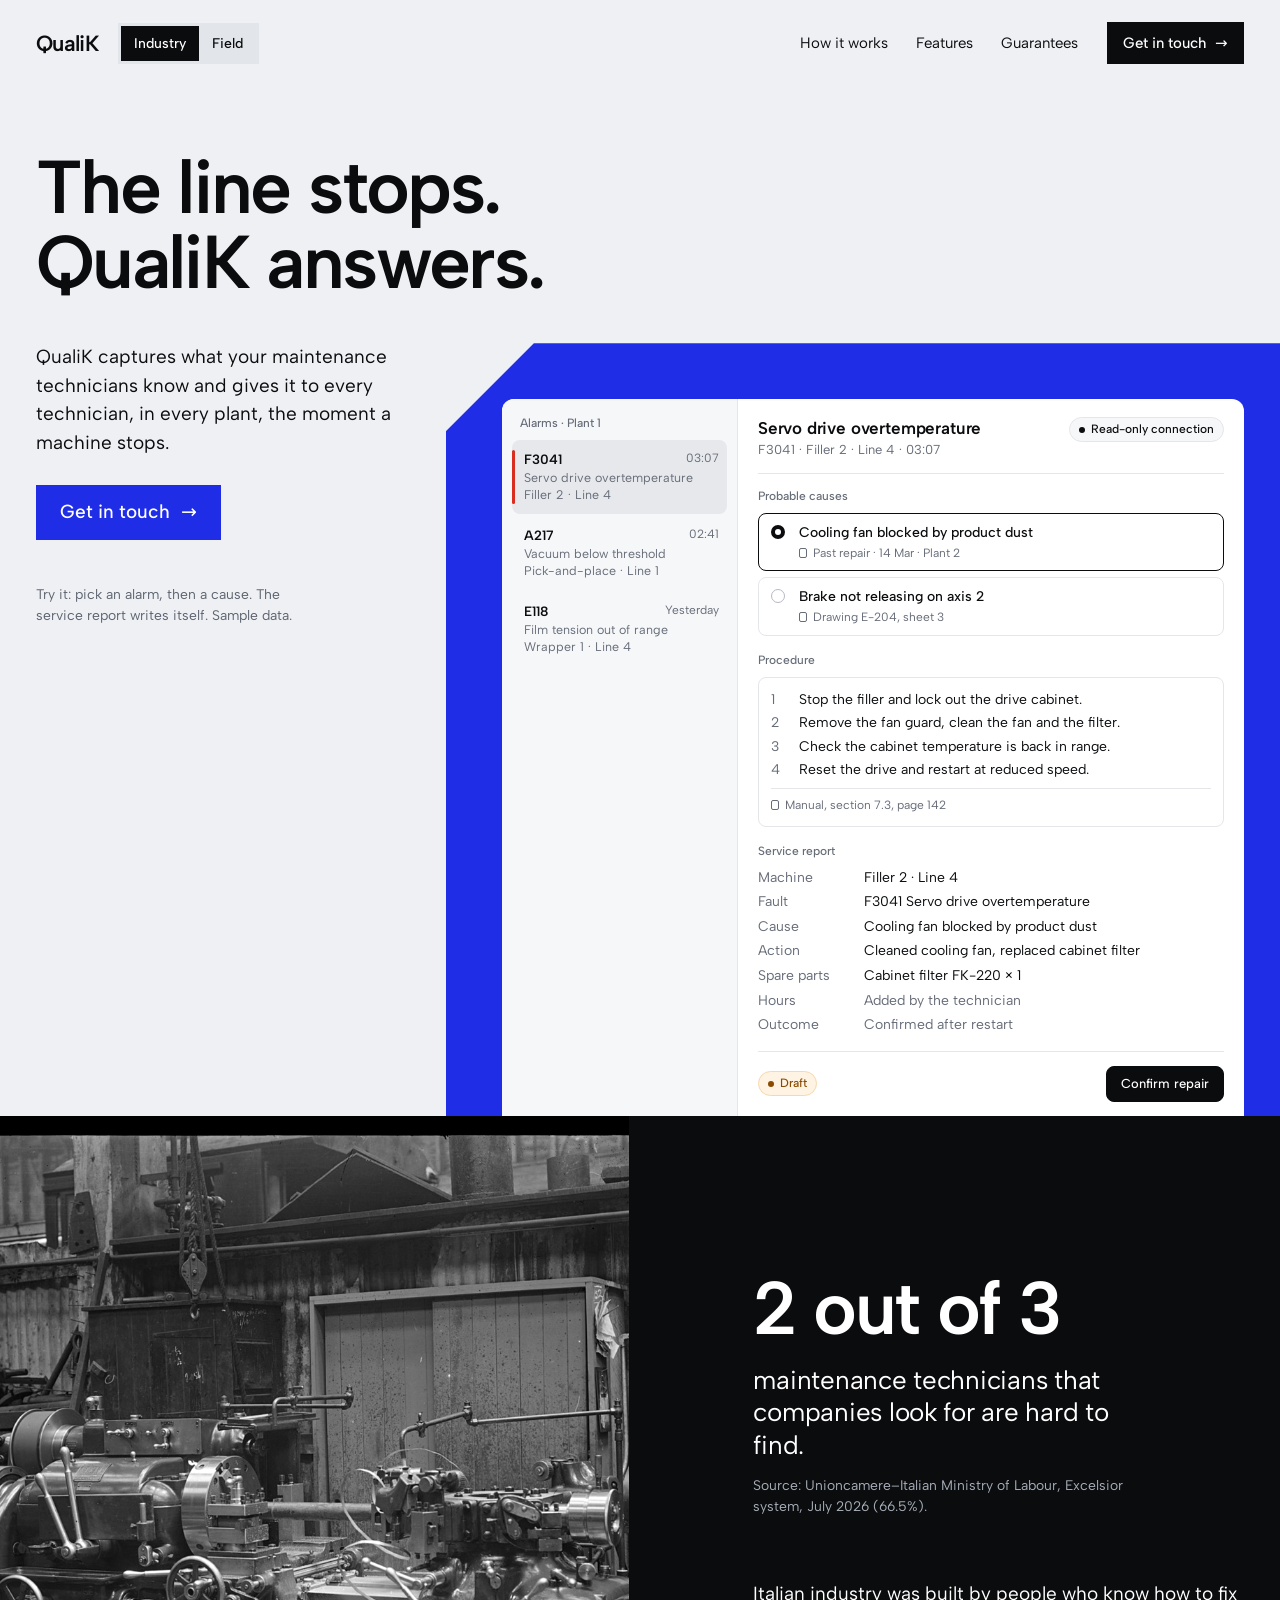
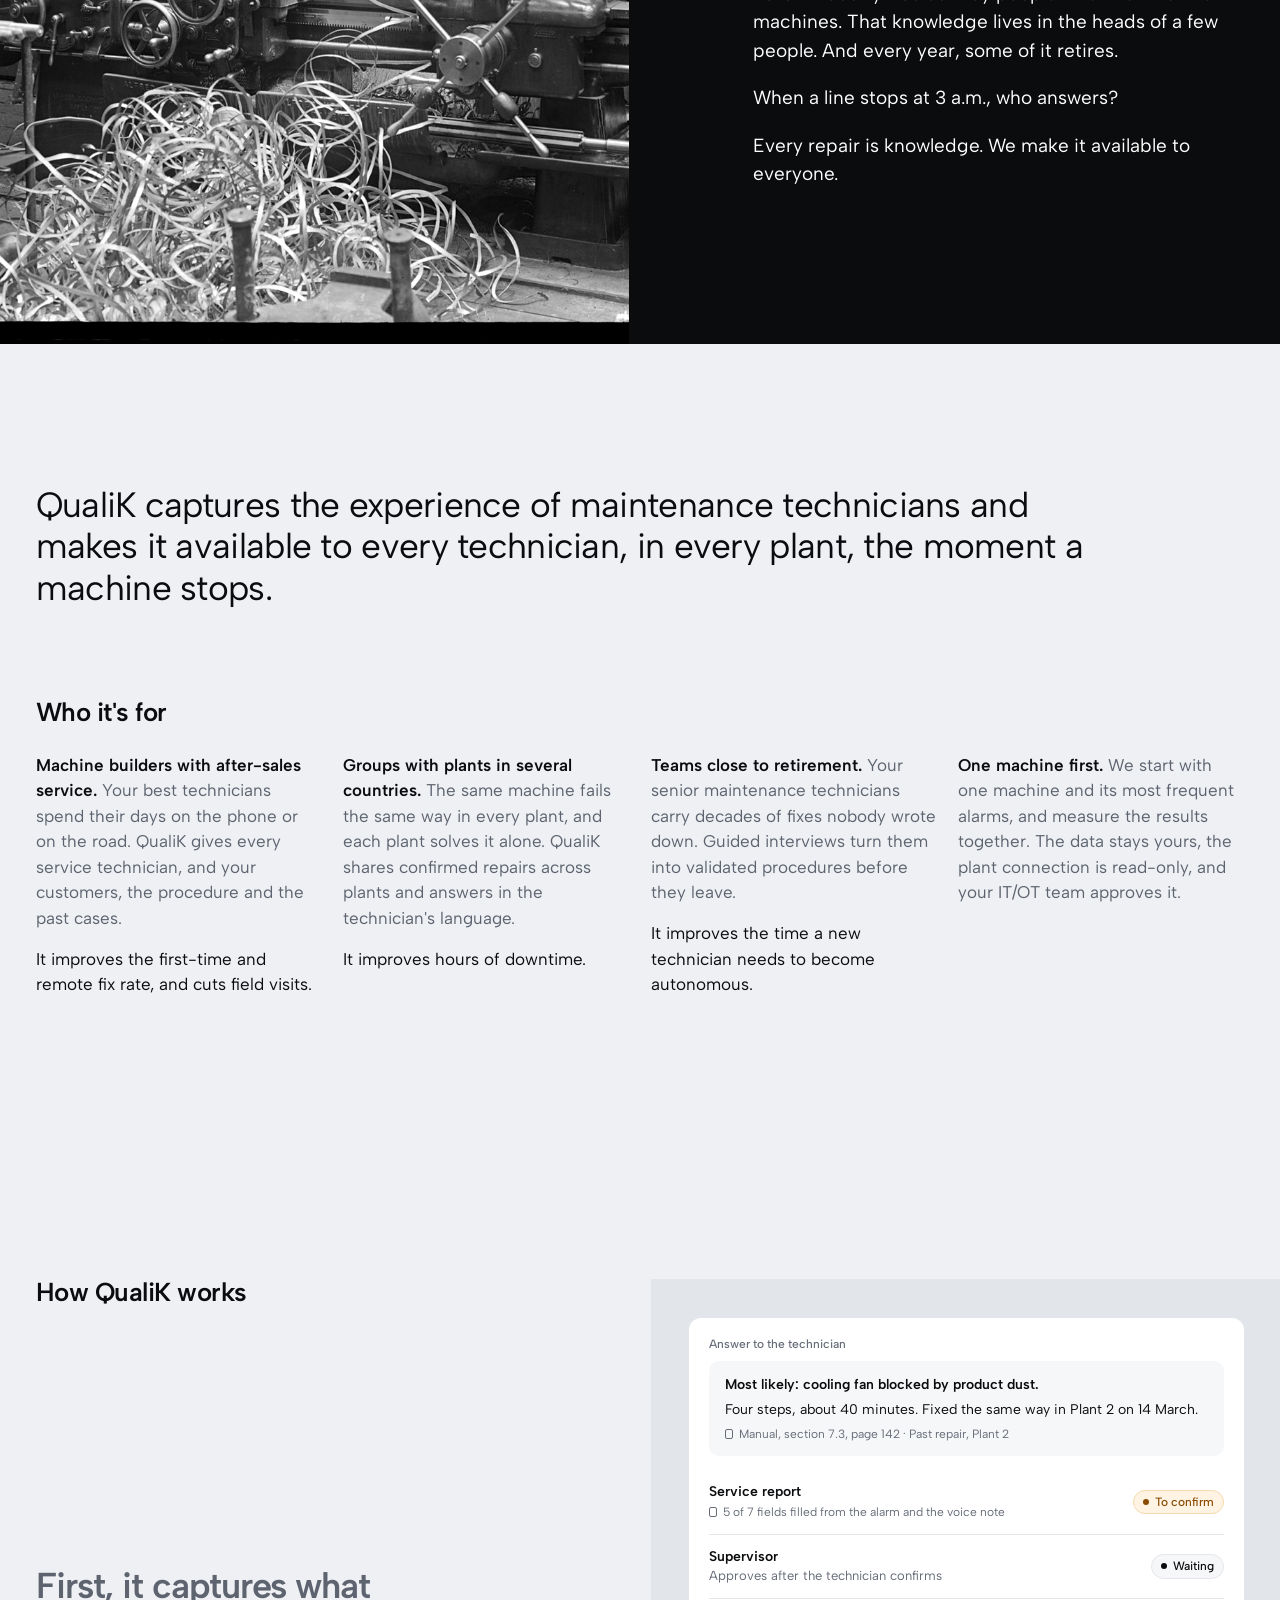
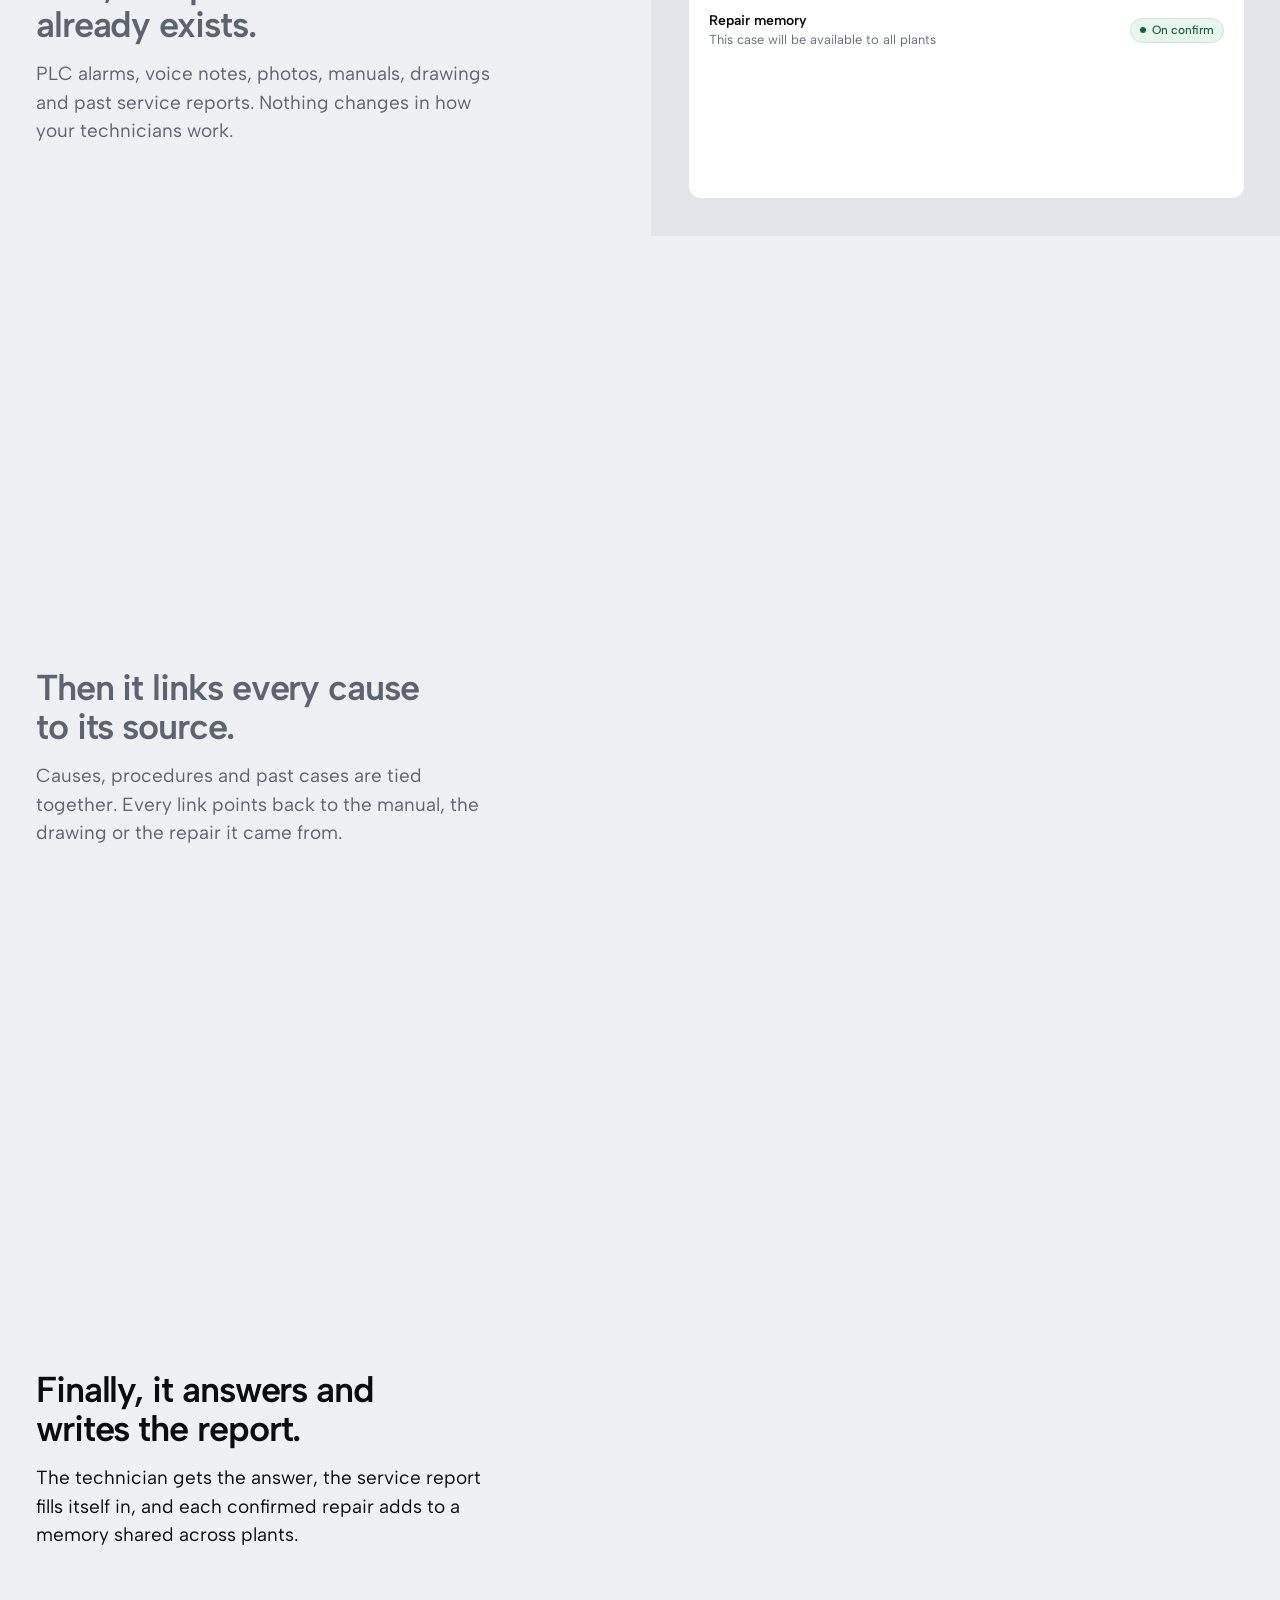
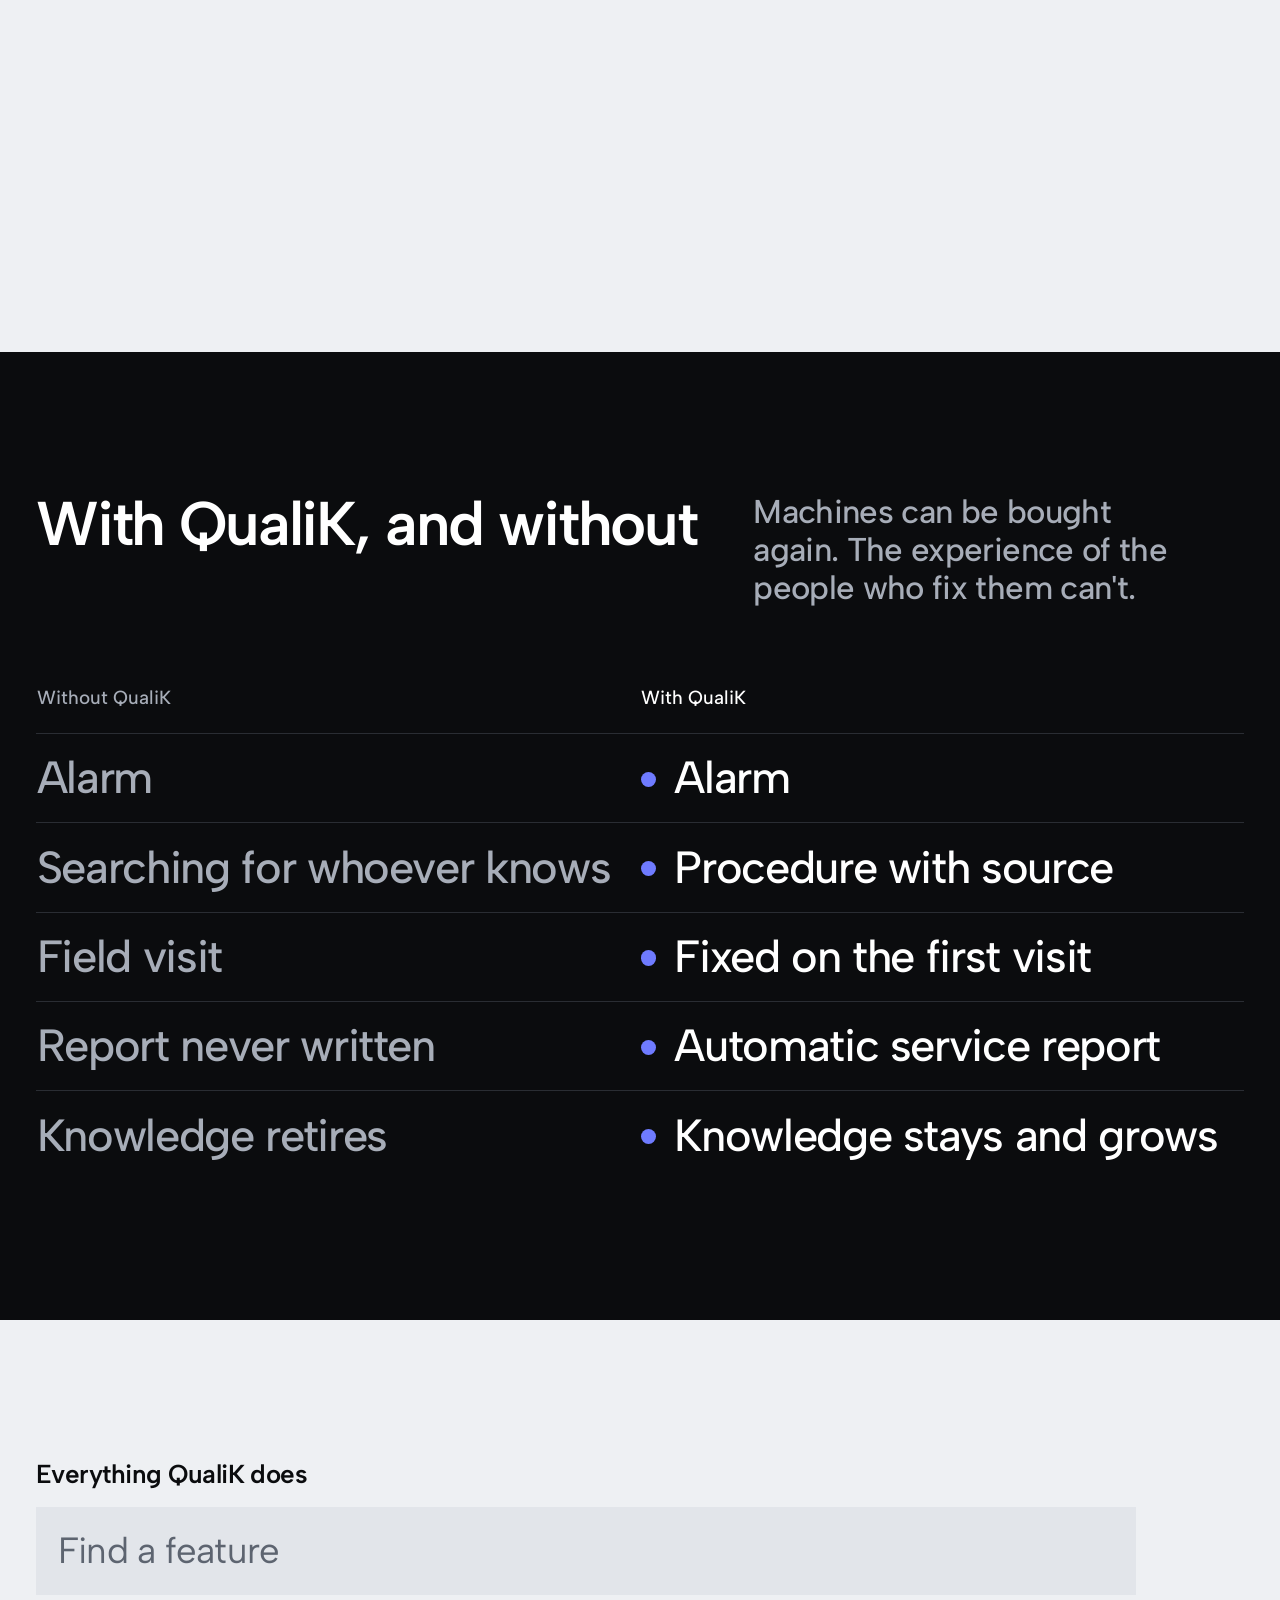
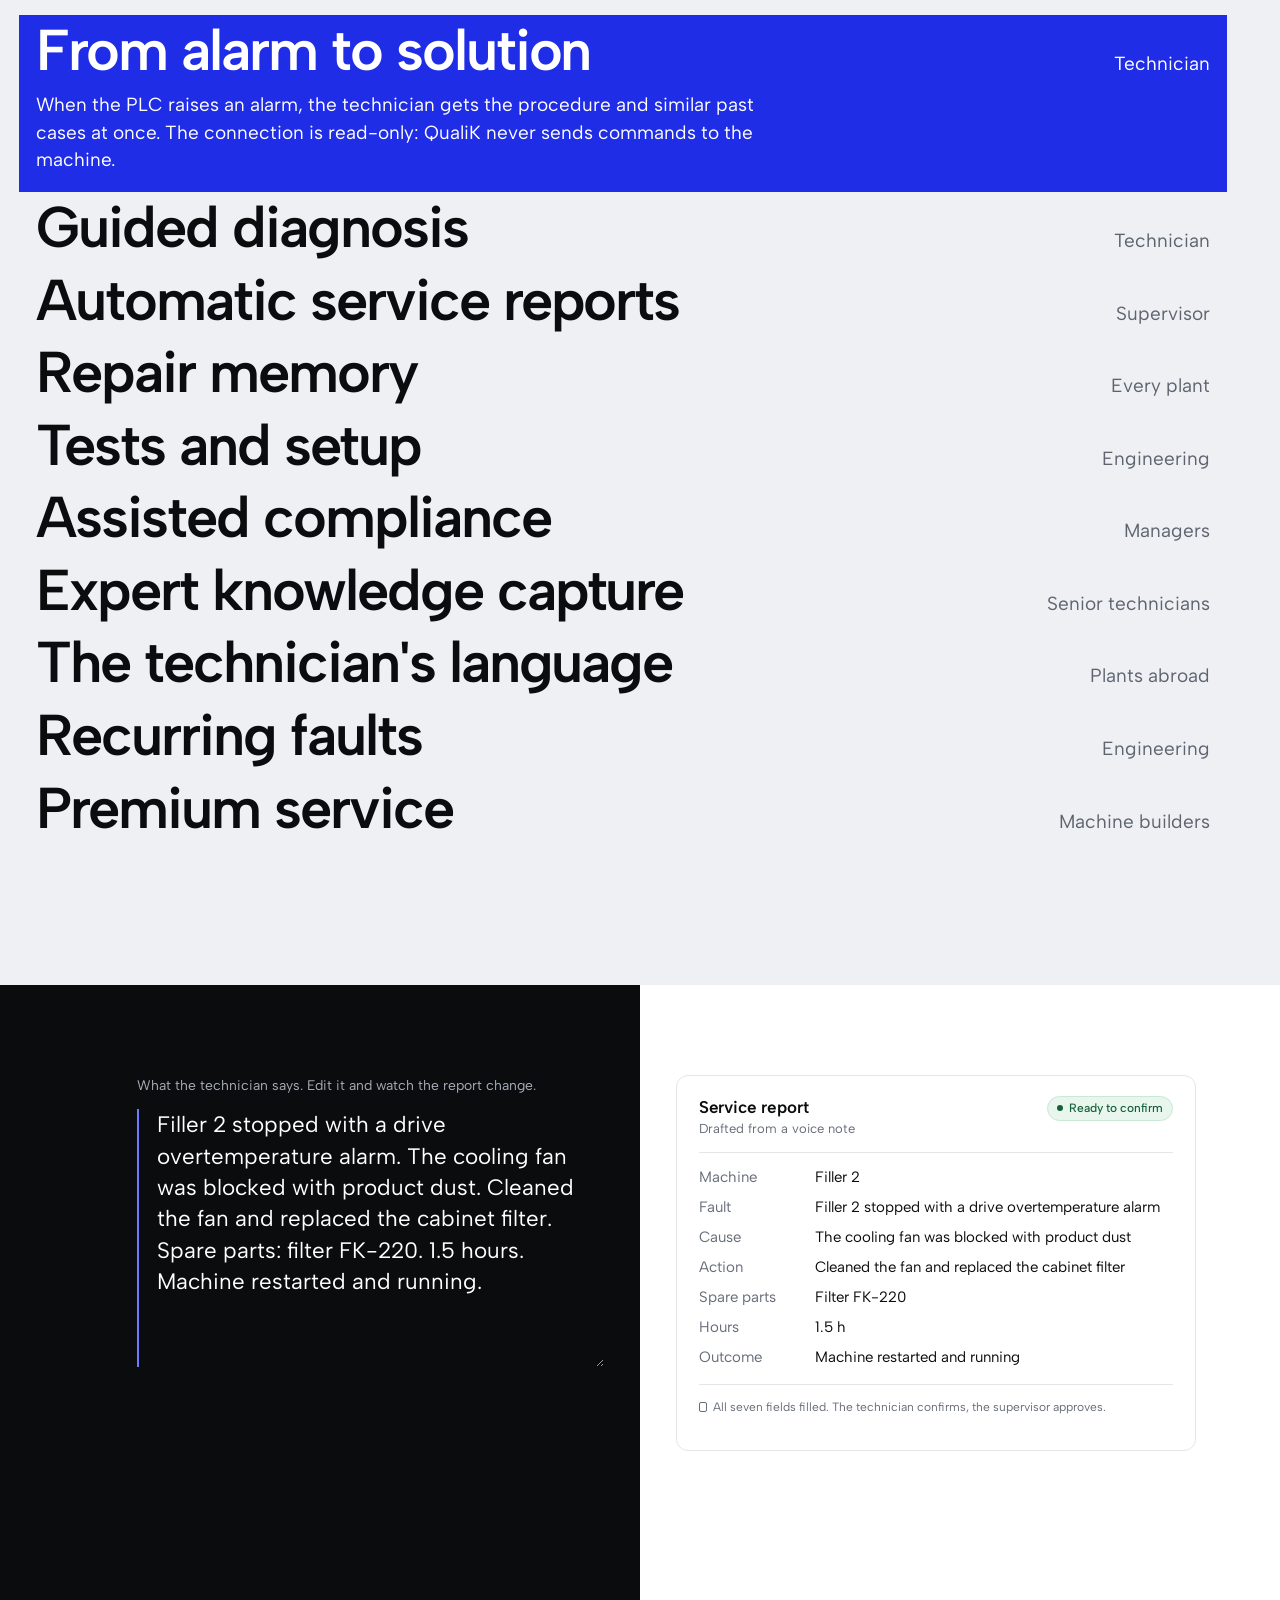
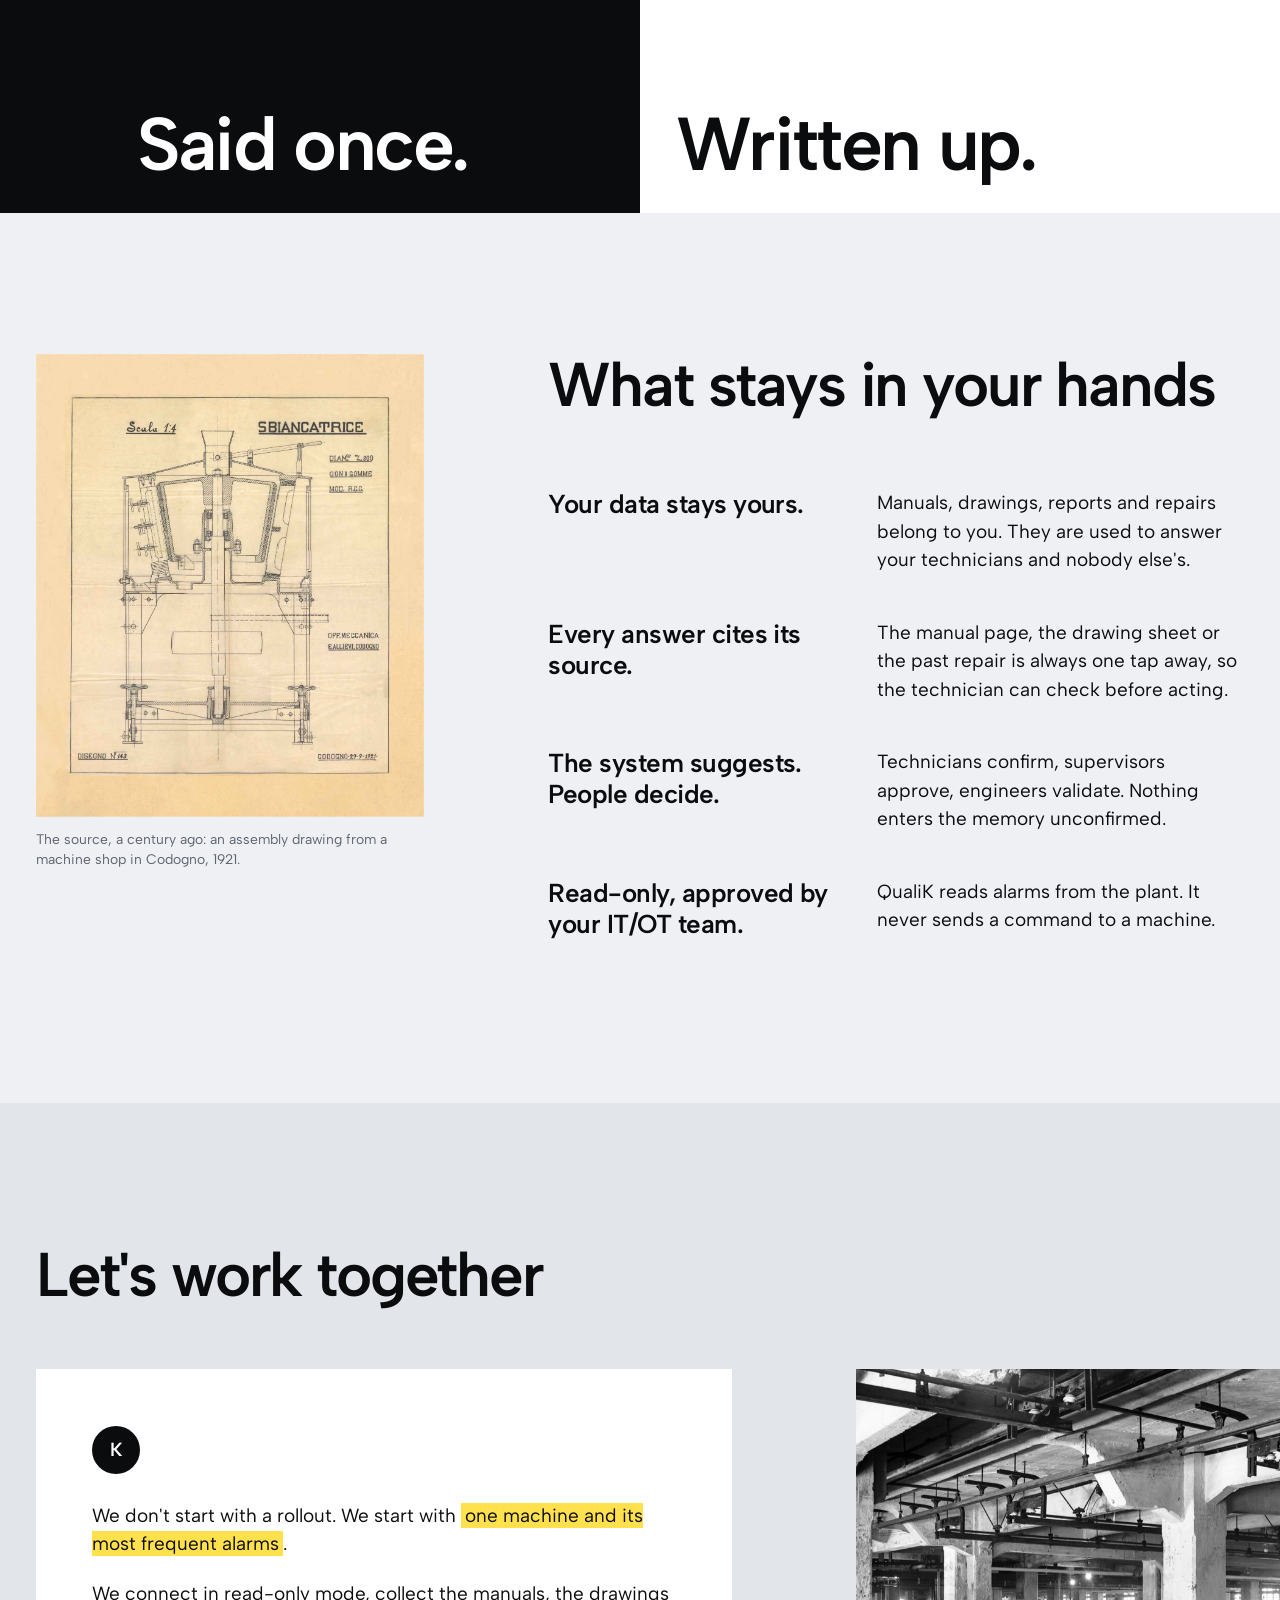
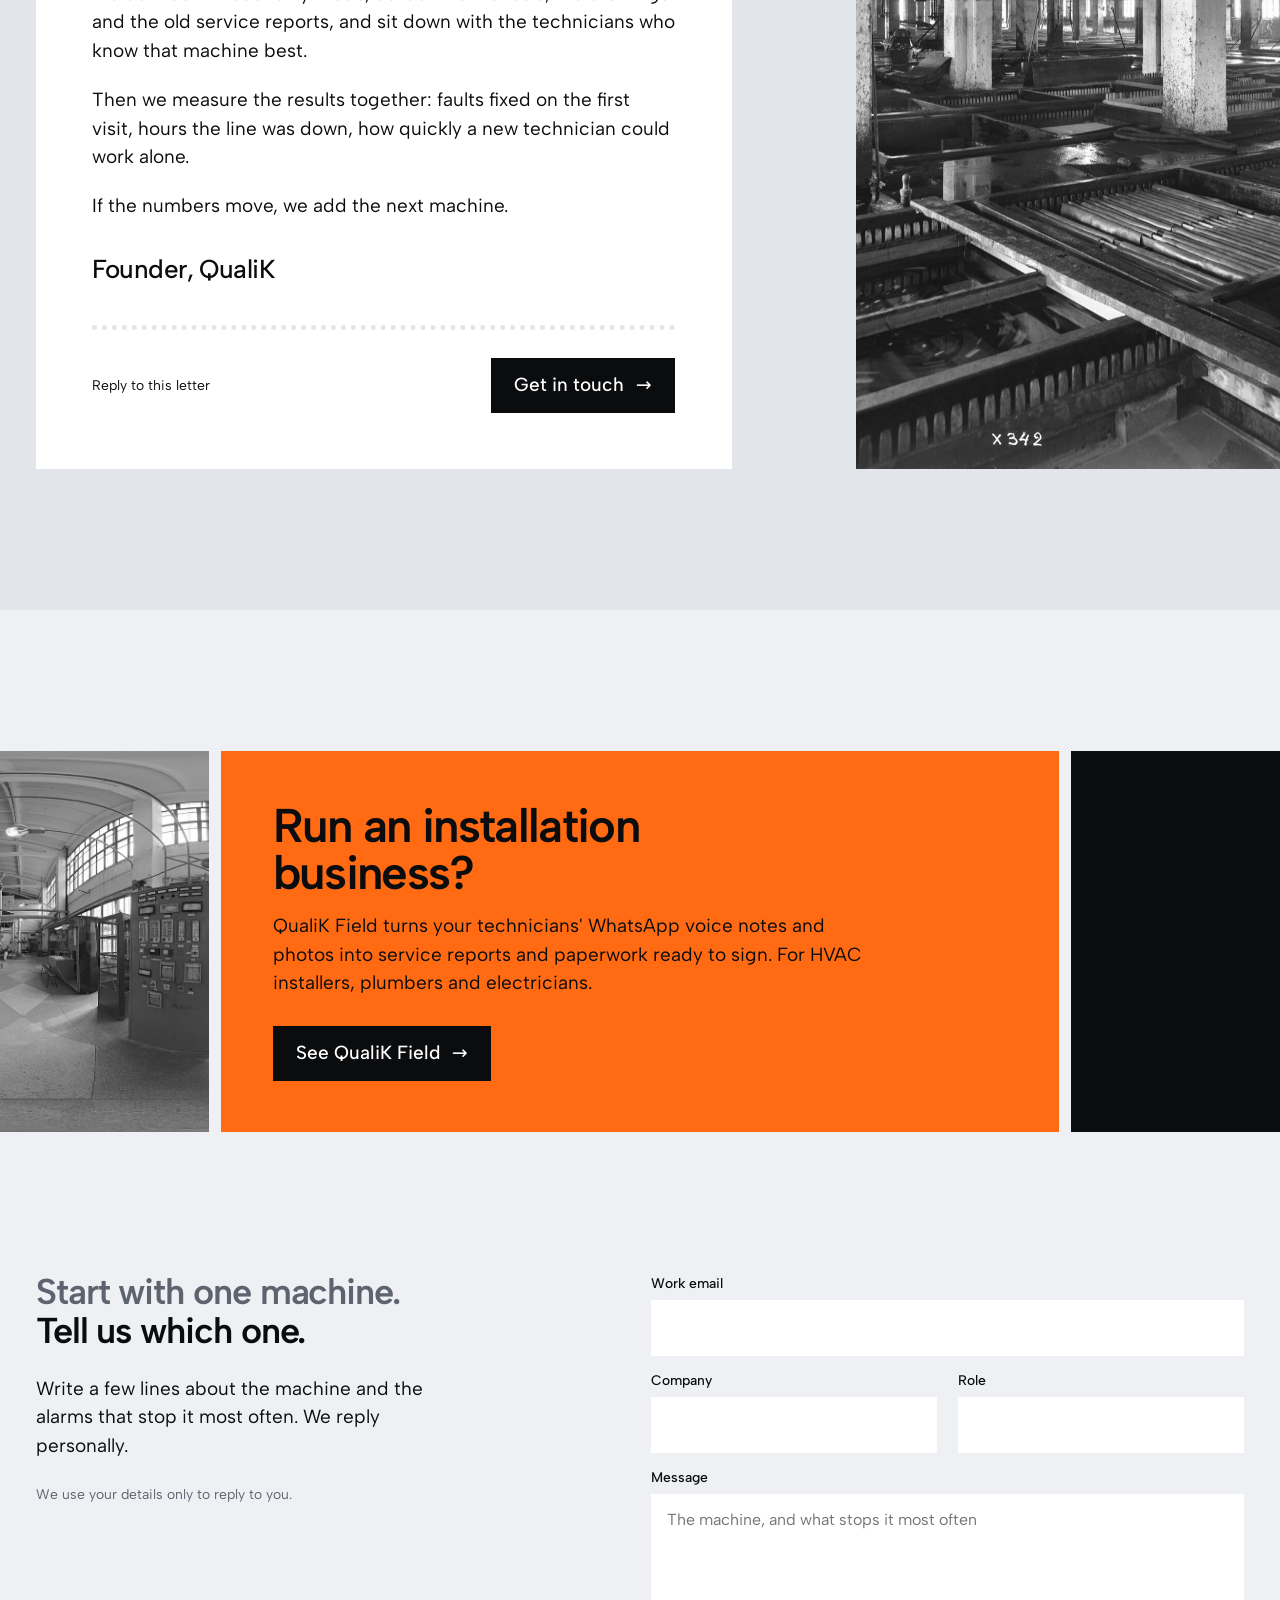
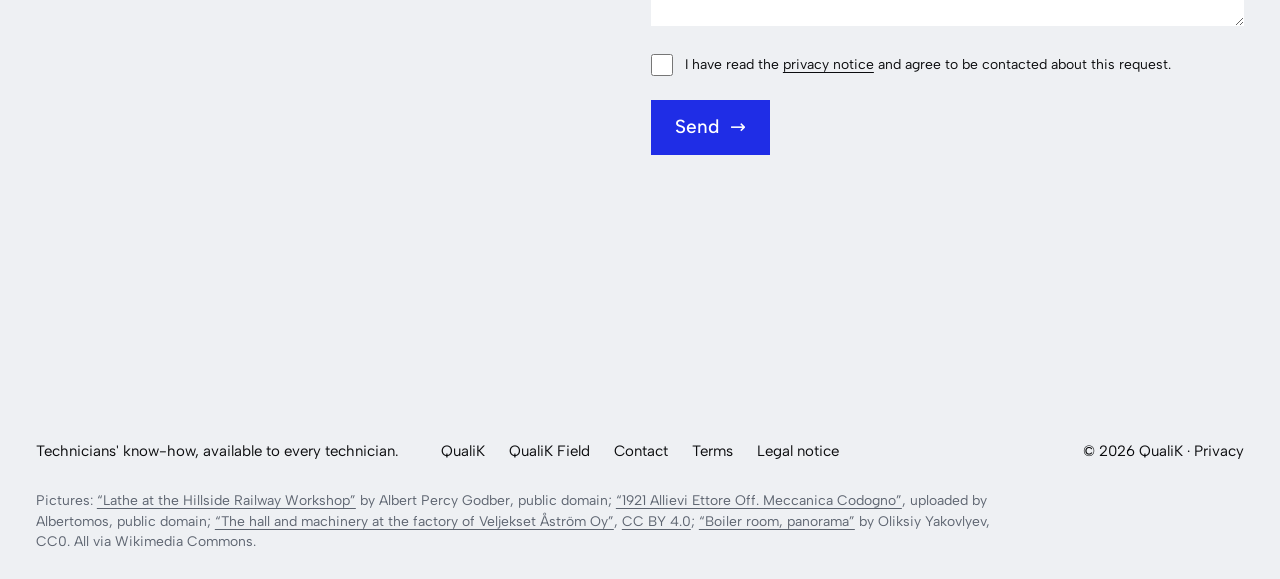
==== commit d23643b9: "Remove name field and name placeholders Co-Authored-By: Claude Fable 5.2 <noreply@anthropic.com>" ====
--- a/index.html
+++ b/index.html
@@ -297,8 +297,7 @@
       <p>We connect in read-only mode, collect the manuals, the drawings and the old service reports, and sit down with the technicians who know that machine best.</p>
       <p>Then we measure the results together: faults fixed on the first visit, hours the line was down, how quickly a new technician could work alone.</p>
       <p>If the numbers move, we add the next machine.</p>
-      <p class="sign">[Name]</p>
-      <p class="small muted">Founder, QualiK</p>
+      <p class="sign">Founder, QualiK</p>
       <div class="tear">
         <span class="small">Reply to this letter</span>
         <a class="btn" href="#contact">Get in touch <span class="arr" aria-hidden="true">→</span></a>
@@ -330,19 +329,18 @@
   <div class="wrap grid">
     <div class="prompt">
       <h2 id="c-h" data-r><span>Start with one machine.</span><span>Tell us which one.</span></h2>
-      <p data-r>Write a few lines about the machine and the alarms that stop it most often. [Name] replies personally.</p>
+      <p data-r>Write a few lines about the machine and the alarms that stop it most often. We reply personally.</p>
       <p class="small muted" data-r>We use your details only to reply to you.</p>
     </div>
     <form action="#" method="post" data-endpoint="NEXT_PUBLIC_FORM_ENDPOINT_QUALIK" novalidate>
       <input type="hidden" name="product" value="qualik">
-      <label class="f"><span>Name</span><input name="name" autocomplete="name" required></label>
-      <label class="f"><span>Work email</span><input name="email" type="email" autocomplete="email" required></label>
+      <label class="f wide"><span>Work email</span><input name="email" type="email" autocomplete="email" required></label>
       <label class="f"><span>Company</span><input name="company" autocomplete="organization" required></label>
       <label class="f"><span>Role</span><input name="role" autocomplete="organization-title"></label>
       <label class="f wide"><span>Message</span><textarea name="message" placeholder="The machine, and what stops it most often"></textarea></label>
       <label class="consent"><input type="checkbox" name="privacy" required><span>I have read the <a href="privacy.html">privacy notice</a> and agree to be contacted about this request.</span></label>
       <div class="send">
-        <button class="btn btn-accent" type="submit">Send to [Name] <span class="arr" aria-hidden="true">→</span></button>
+        <button class="btn btn-accent" type="submit">Send <span class="arr" aria-hidden="true">→</span></button>
         <p class="done small" role="status" hidden></p>
       </div>
     </form>
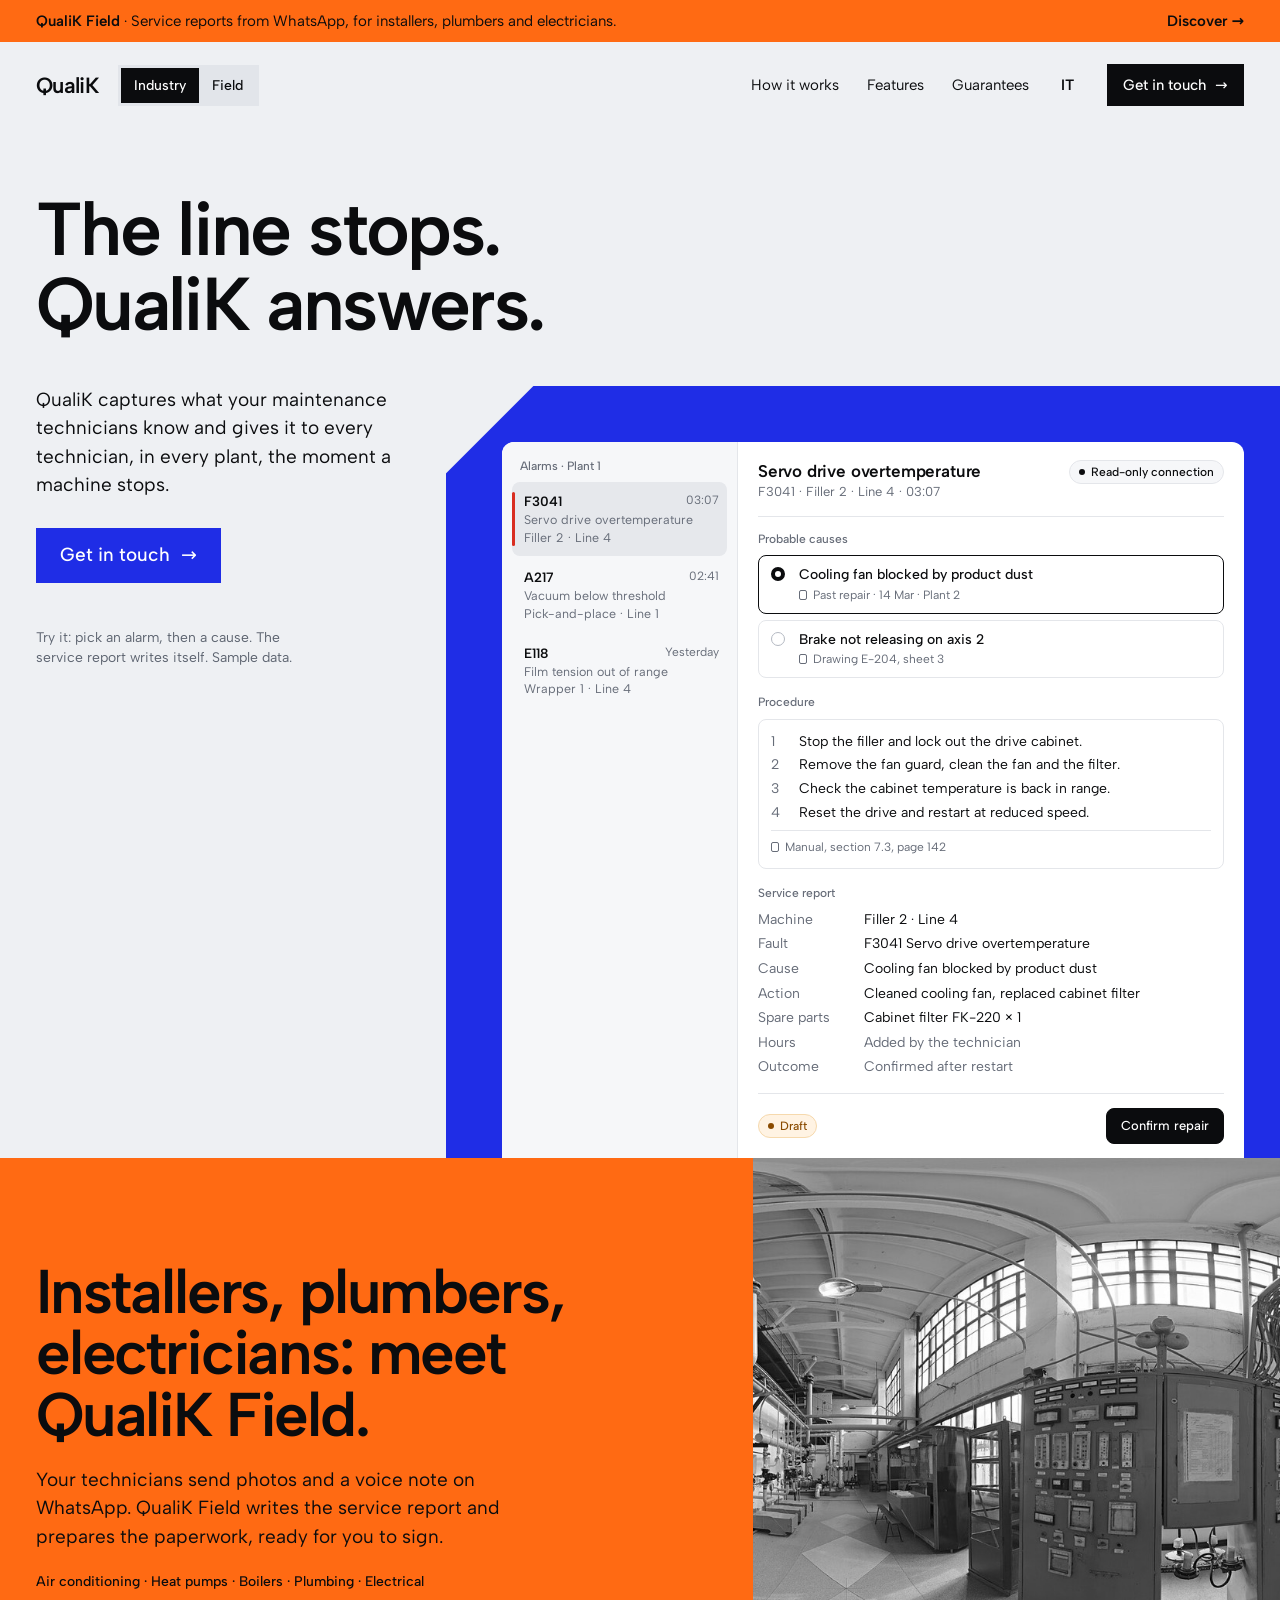
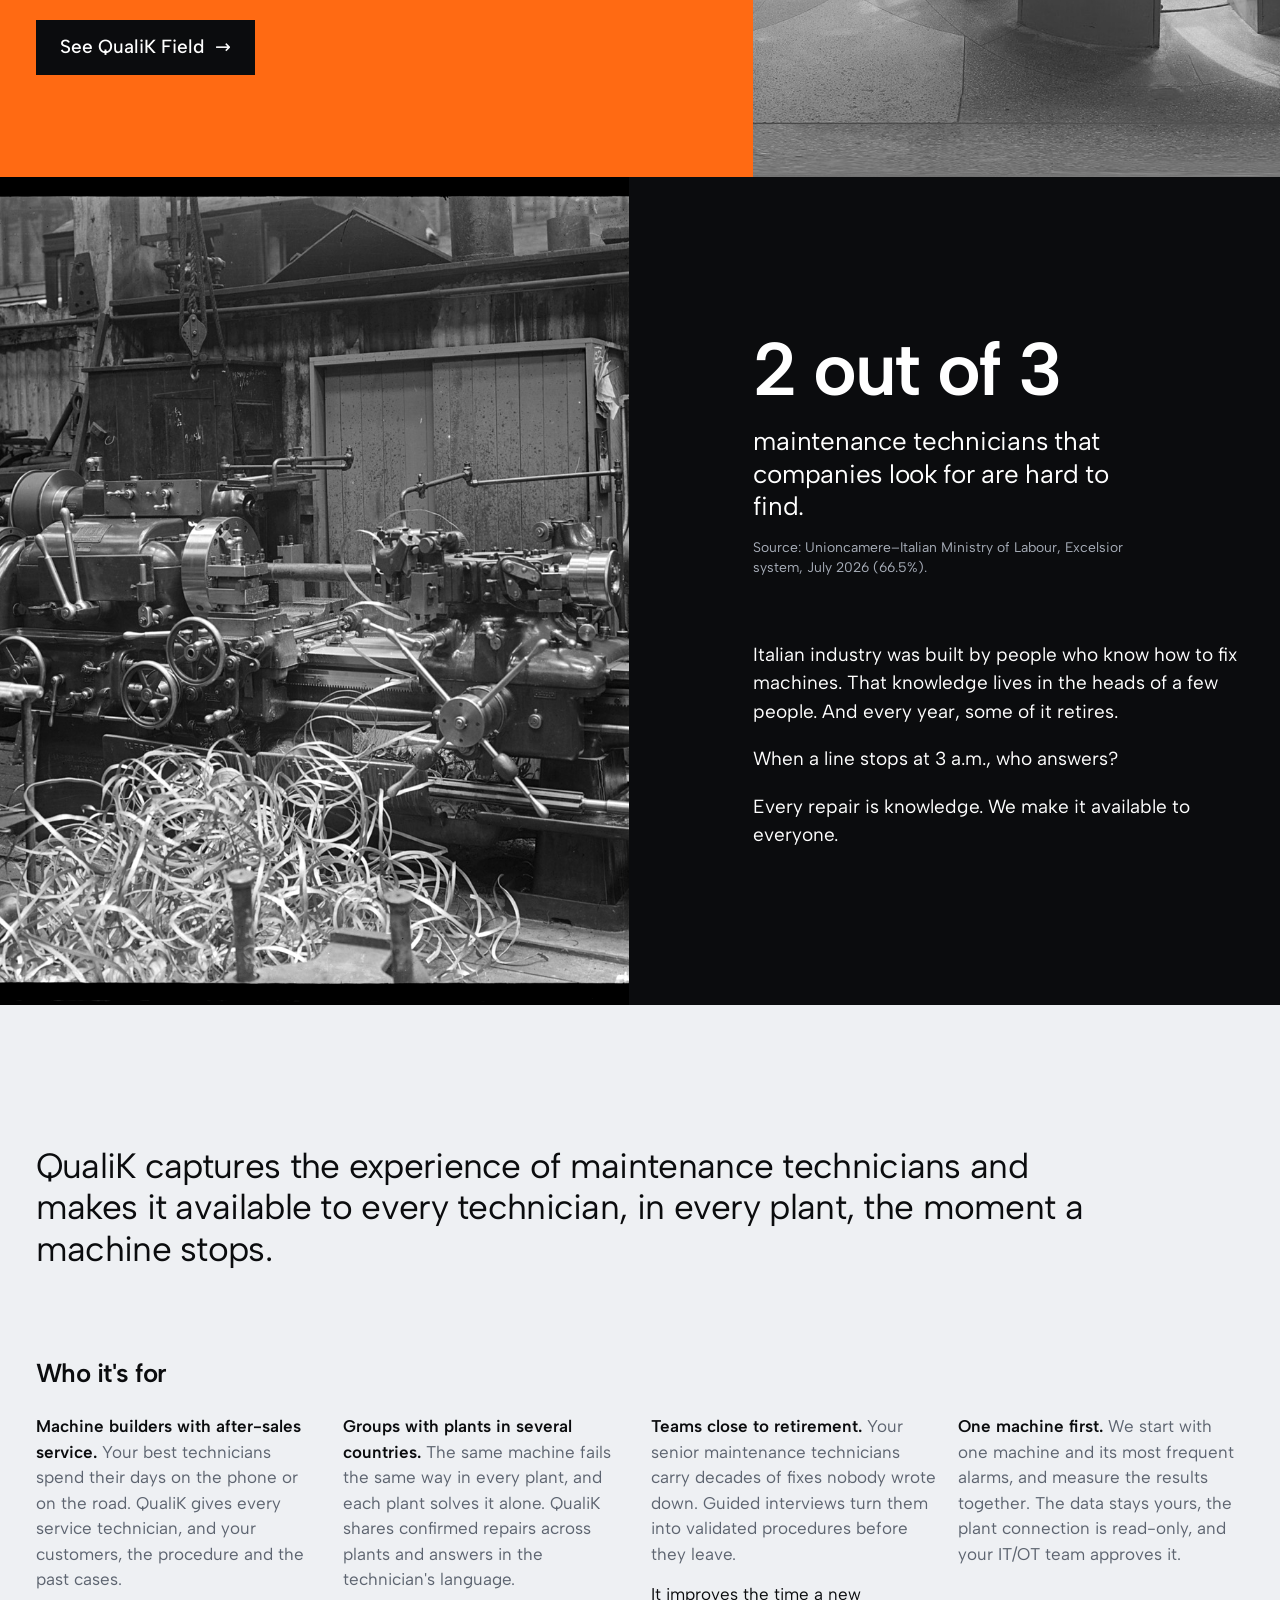
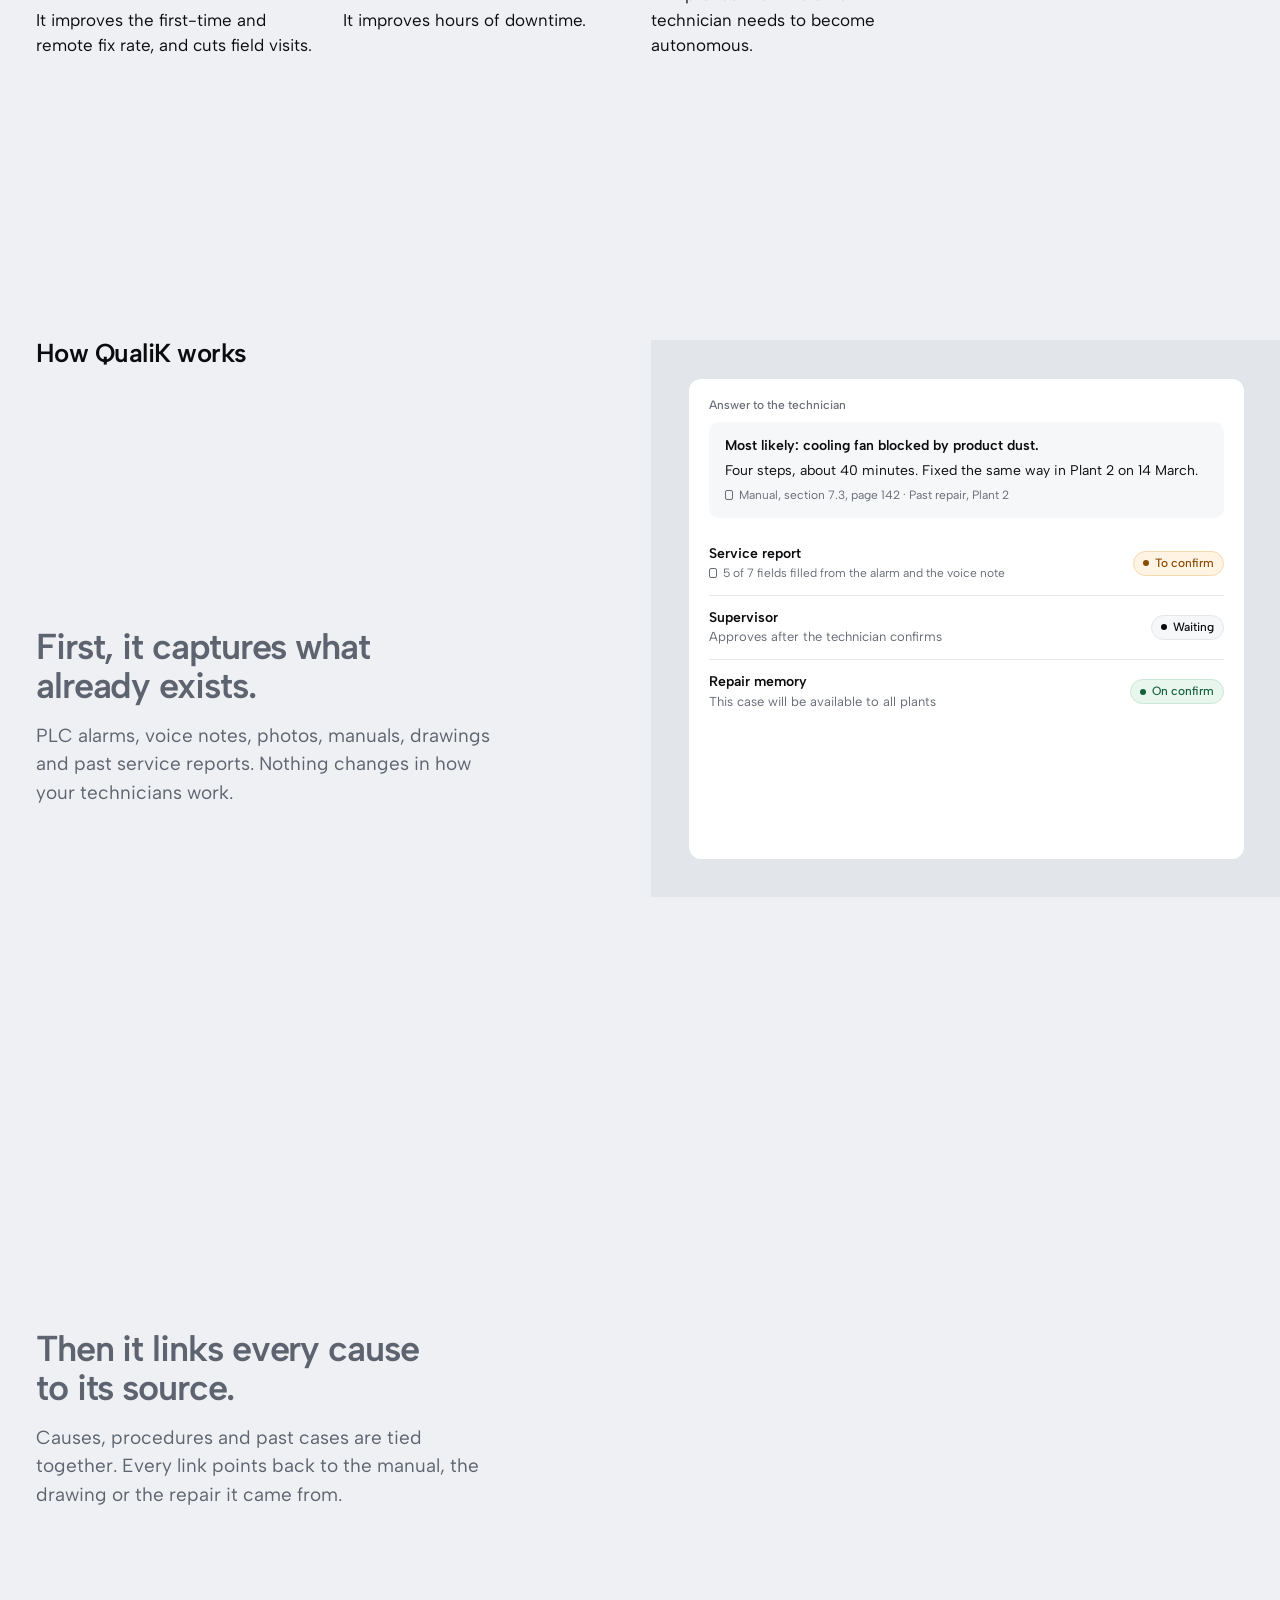
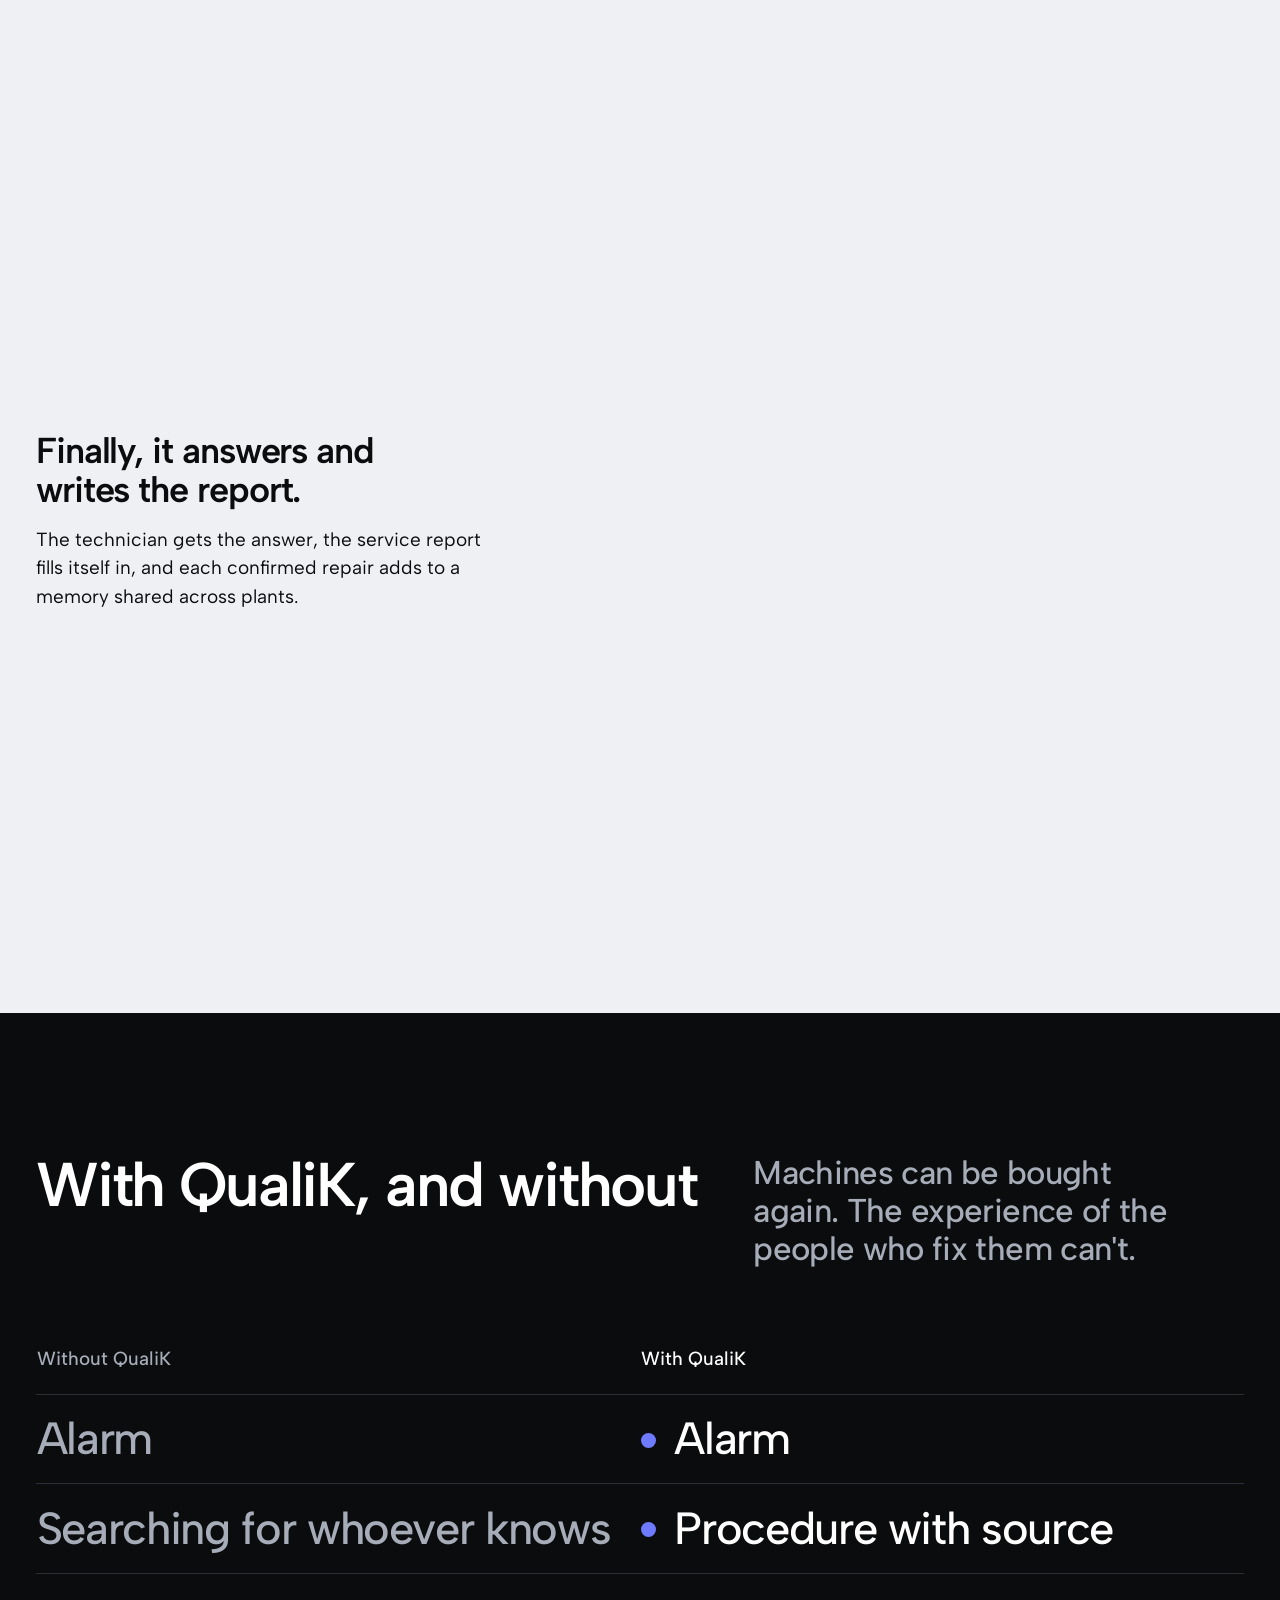
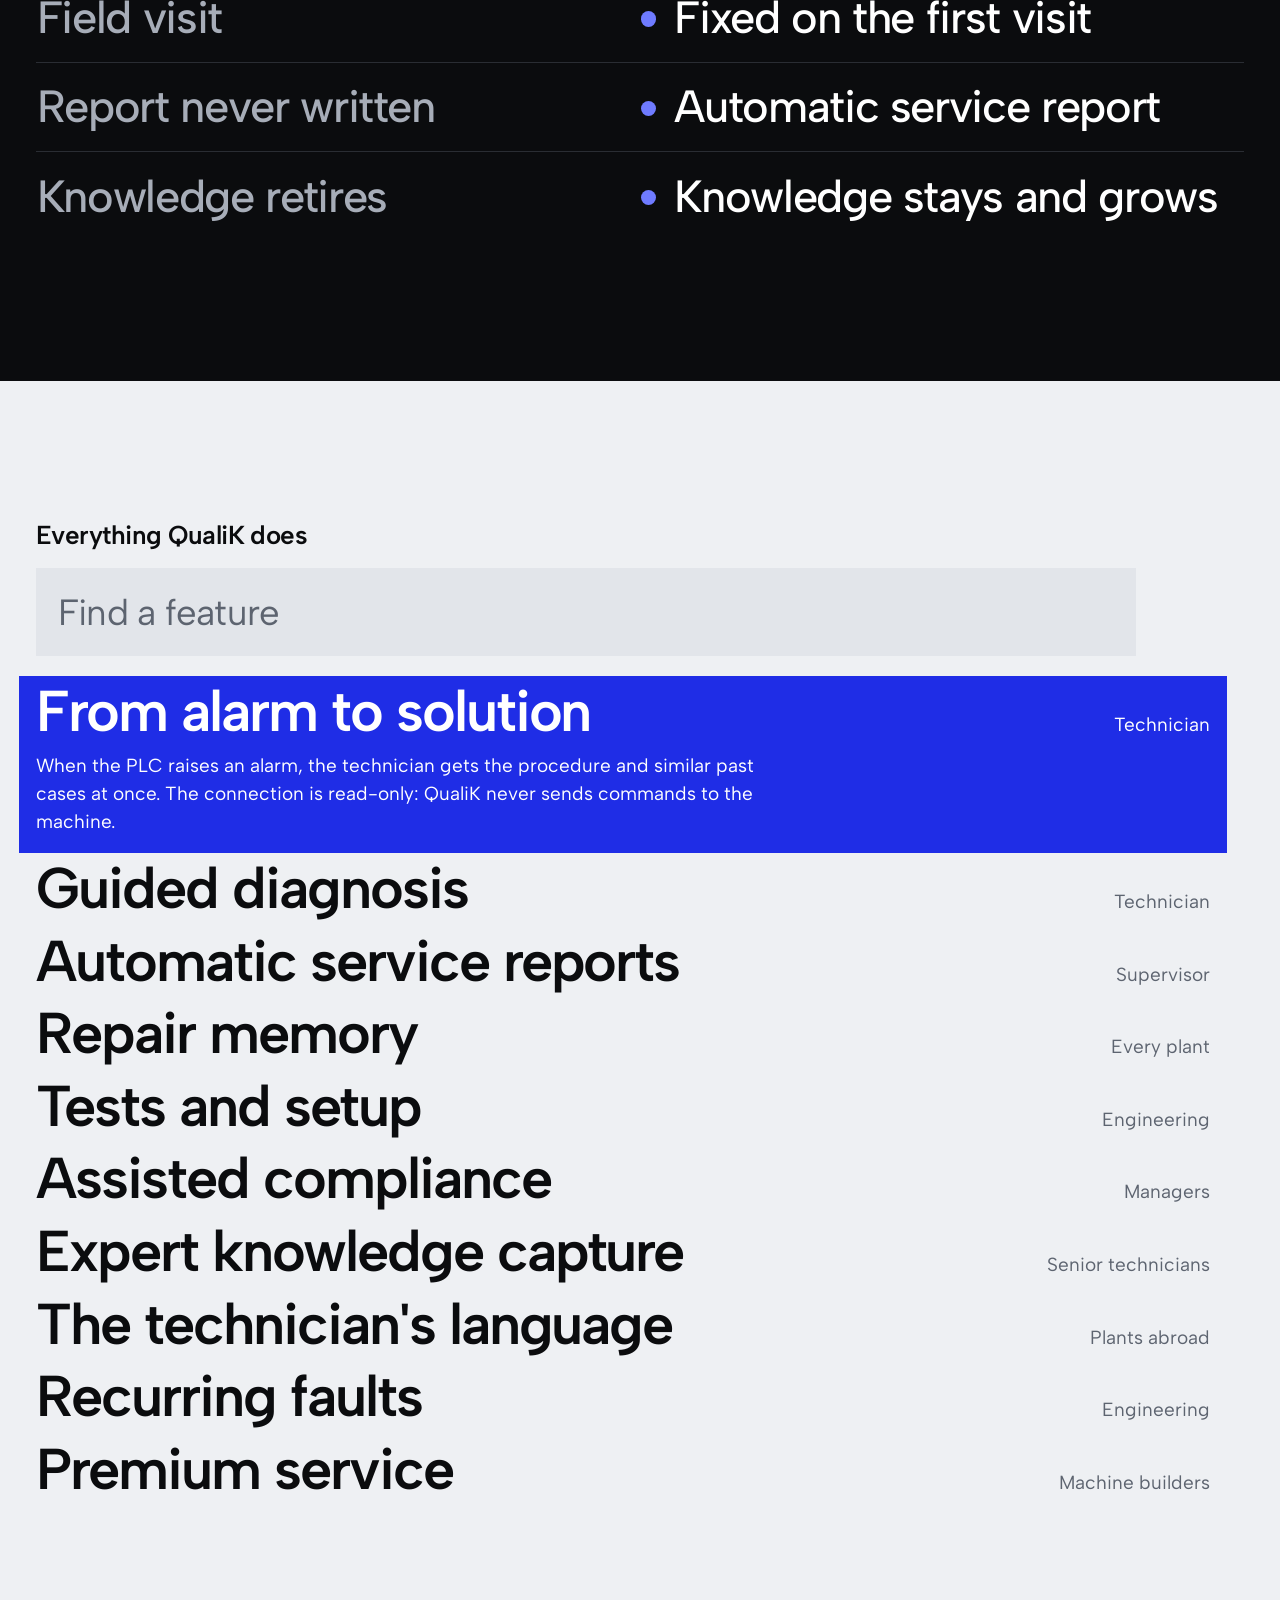
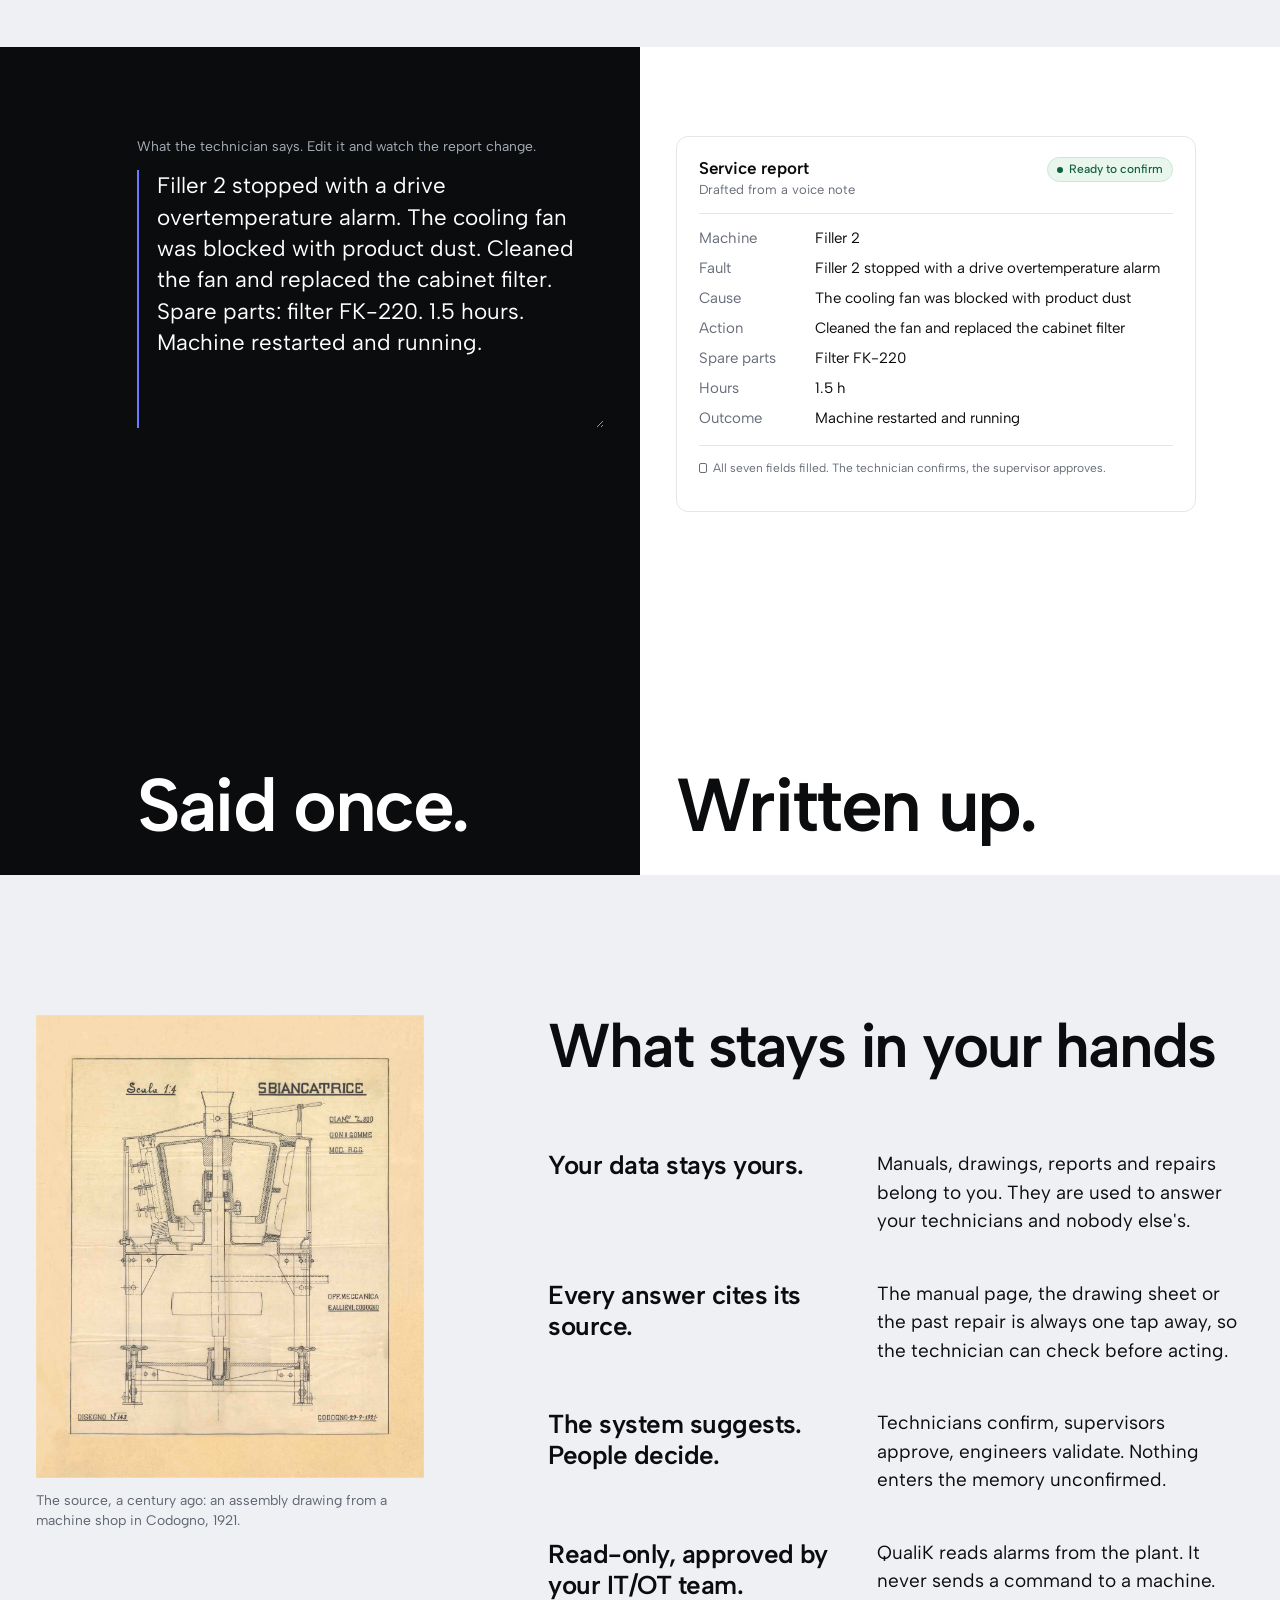
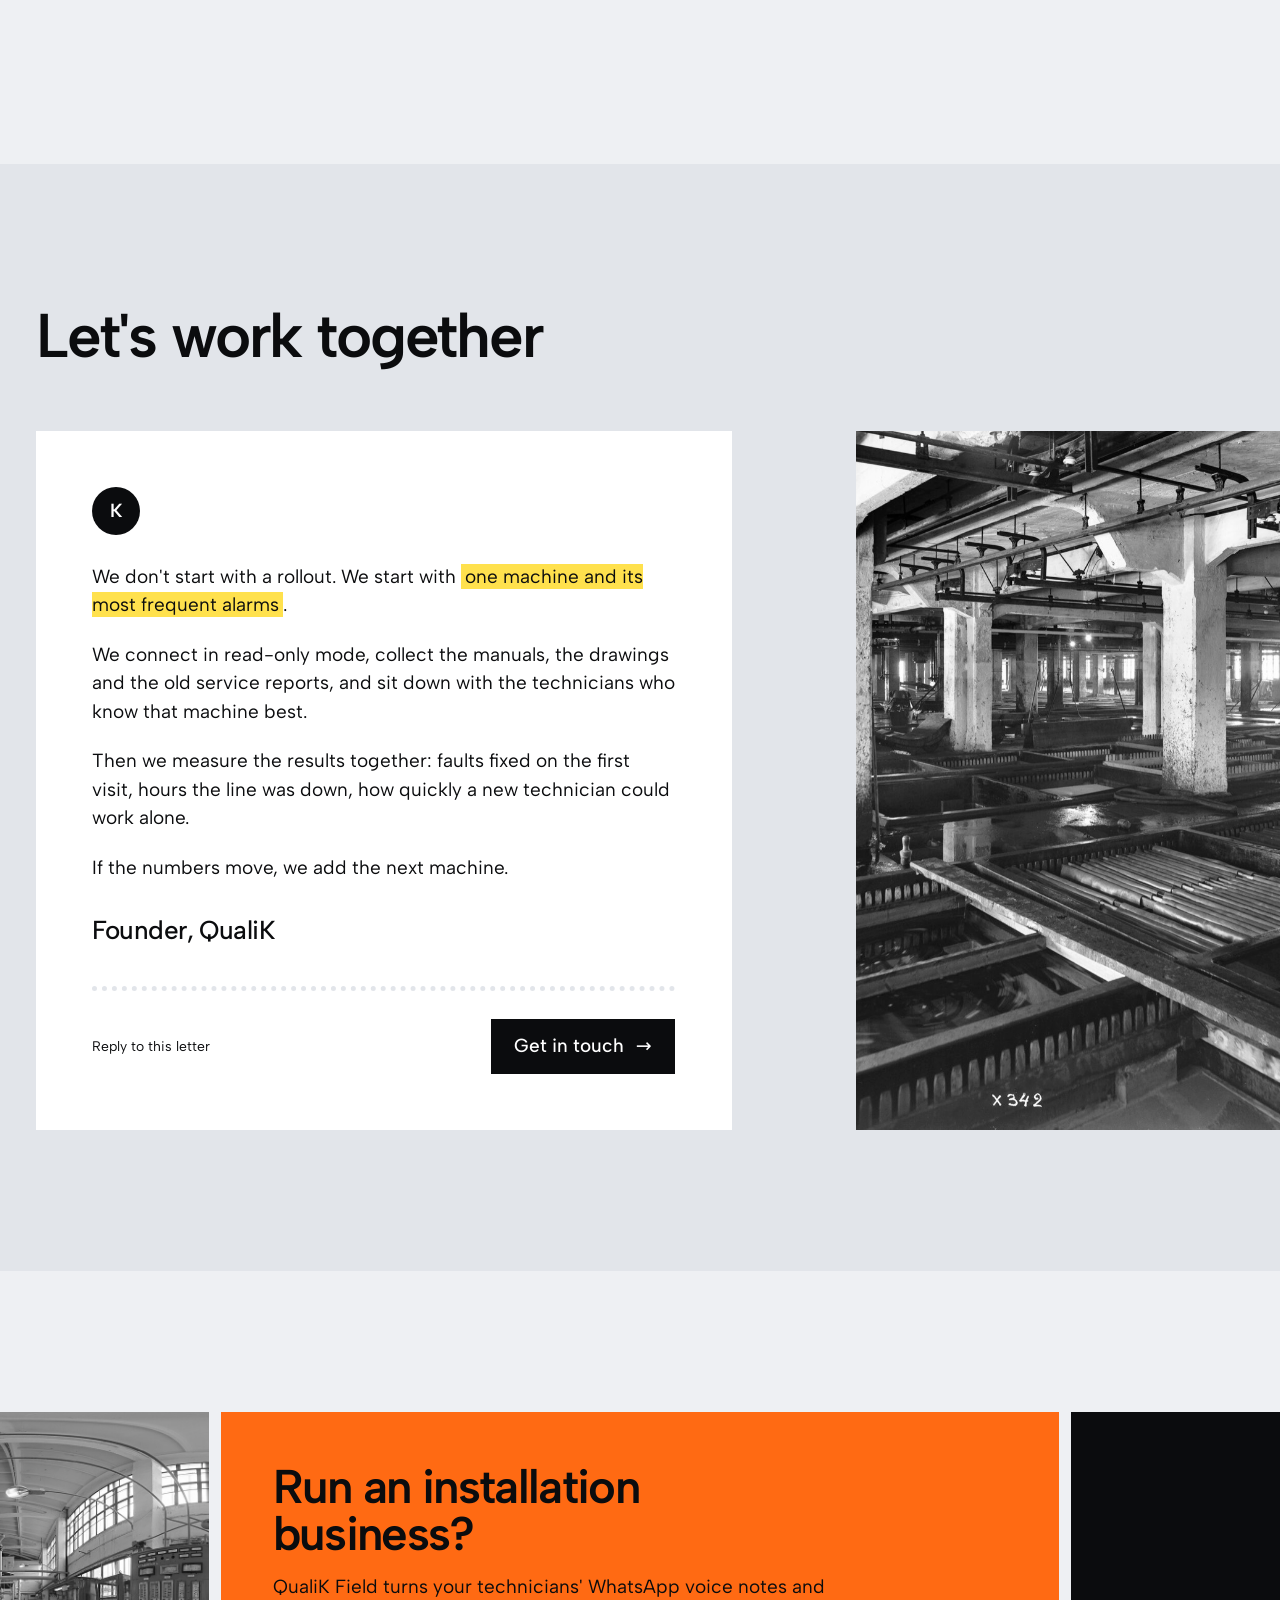
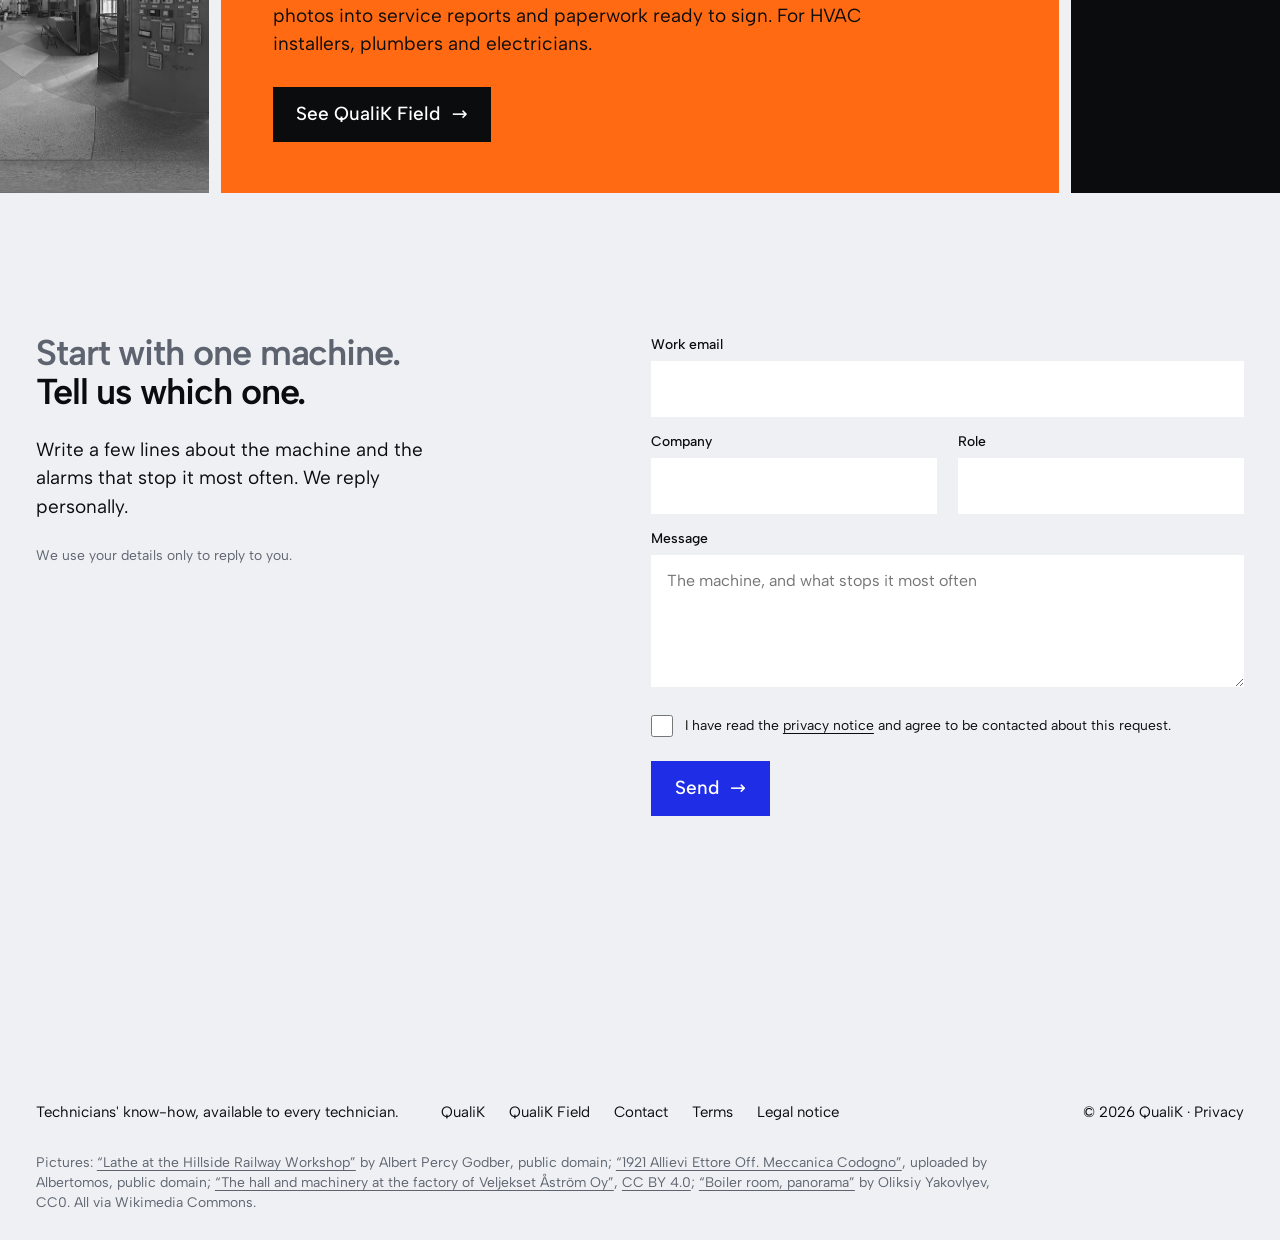
==== commit 6faa5955: "Add Italian version and QualiK Field banners on the home page Co-Authored-By: Claude Opus 5.5 <norep" ====
--- a/index.html
+++ b/index.html
@@ -6,6 +6,9 @@
 <title>QualiK — Maintenance know-how, available to every technician</title>
 <meta name="description" content="QualiK captures what your maintenance technicians know and gives it to every technician, in every plant: from PLC alarm to procedure with its source, and a service report that fills itself in.">
 <link rel="canonical" href="https://www.qualik.example/">
+<link rel="alternate" hreflang="en" href="https://www.qualik.example/">
+<link rel="alternate" hreflang="it" href="https://www.qualik.example/it/">
+<link rel="alternate" hreflang="x-default" href="https://www.qualik.example/">
 <meta property="og:type" content="website">
 <meta property="og:site_name" content="QualiK">
 <meta property="og:title" content="QualiK — The line stops. QualiK answers.">
@@ -28,6 +31,8 @@
 </head>
 <body>
 
+<a class="topbar" href="field.html"><span><b>QualiK Field</b><span class="long"> · Service reports from WhatsApp, for installers, plumbers and electricians.</span></span><span class="go">Discover <span class="arr" aria-hidden="true">→</span></span></a>
+
 <header class="wrap">
   <nav class="nav" aria-label="Main">
     <div class="brand"><a class="wordmark" href="index.html" aria-label="QualiK home">QualiK</a><div class="switch" role="group" aria-label="Choose a product"><a href="index.html" aria-current="page">Industry</a><a href="field.html">Field</a></div></div>
@@ -35,6 +40,7 @@
       <li class="opt"><a href="#how">How it works</a></li>
       <li class="opt"><a href="#features">Features</a></li>
       <li class="opt"><a href="#guarantees">Guarantees</a></li>
+      <li class="lang"><a href="it/index.html" hreflang="it" lang="it" aria-label="Versione italiana">IT</a></li>
       <li class="cta"><a class="btn" href="#contact">Get in touch <span class="arr" aria-hidden="true">→</span></a></li>
     </ul>
   </nav>
@@ -101,6 +107,21 @@
   </div>
 </section>
 
+<!-- QUALIK FIELD BAND -->
+<section class="fieldband" aria-labelledby="fb-h">
+  <div class="wrap grid">
+    <div class="txt">
+      <h2 id="fb-h" data-r>Installers, plumbers, electricians: meet QualiK Field.</h2>
+      <p data-r>Your technicians send photos and a voice note on WhatsApp. QualiK Field writes the service report and prepares the paperwork, ready for you to sign.</p>
+      <p class="trades-line small" data-r>Air conditioning · Heat pumps · Boilers · Plumbing · Electrical</p>
+      <a class="btn" href="field.html" data-r>See QualiK Field <span class="arr" aria-hidden="true">→</span></a>
+    </div>
+    <figure class="pic" data-r>
+      <img src="assets/boiler-room.jpg" width="1600" height="800" alt="A plant room with boilers, control cabinets and yellow pipework." loading="lazy" decoding="async" style="object-position:30% 50%">
+    </figure>
+  </div>
+</section>
+
 <!-- WHY: the one figure -->
 <section class="why" aria-labelledby="why-h">
   <div class="wrap grid why-grid">
--- a/css/site.css
+++ b/css/site.css
@@ -89,6 +89,31 @@
 .legal h1 { font-size: var(--head); margin-bottom: 24px; }
 .legal h2 { font-size: var(--lead); letter-spacing: -0.02em; margin: 2.2em 0 0.6em; }
 .legal p { max-width: 68ch; margin-top: 0.9em; }
+
+/* QualiK Field banner (top) and band */
+.topbar { display: flex; justify-content: space-between; align-items: center; gap: 16px; padding: 11px var(--m); background: var(--field); color: var(--ink); text-decoration: none; font-size: 0.9375rem; line-height: 1.35; }
+.topbar .go { font-weight: 600; white-space: nowrap; }
+.topbar .arr { display: inline-block; transition: transform 0.25s var(--ease); }
+.topbar:hover .arr { transform: translateX(4px); }
+.topbar:hover b { text-decoration: underline; }
+@media (max-width: 640px) { .topbar .long { display: none; } }
+.fieldband { background: var(--field); color: var(--ink); padding-block: 0; }
+.fieldband .grid { align-items: stretch; }
+.fieldband .txt { grid-column: 1 / 7; padding-block: clamp(64px, 8vw, 128px); }
+.fieldband h2 { max-width: 15ch; }
+.fieldband p { margin-top: 20px; max-width: 44ch; }
+.fieldband .trades-line { font-weight: 500; }
+.fieldband .btn { margin-top: 28px; }
+.fieldband .btn:hover { background: #fff; color: var(--ink); }
+.fieldband .pic { grid-column: 8 / -1; margin-right: calc(var(--m) * -1); position: relative; min-height: 420px; overflow: hidden; }
+.fieldband .pic img { position: absolute; inset: 0; width: 100%; height: 100%; object-fit: cover; filter: grayscale(1); }
+@media (max-width: 900px) {
+  .fieldband .txt, .fieldband .pic { grid-column: 1 / -1; }
+  .fieldband .txt { padding-block: 56px 40px; }
+  .fieldband .pic { margin-inline: calc(var(--m) * -1); min-height: 240px; }
+}
+.nav .lang a { font-weight: 600; text-decoration: none; padding: 6px 4px; }
+.nav .lang a:hover { text-decoration: underline; }
 
 /* Hero */
 .hero { padding-block: clamp(36px, 5vw, 72px) 0; overflow: hidden; }
